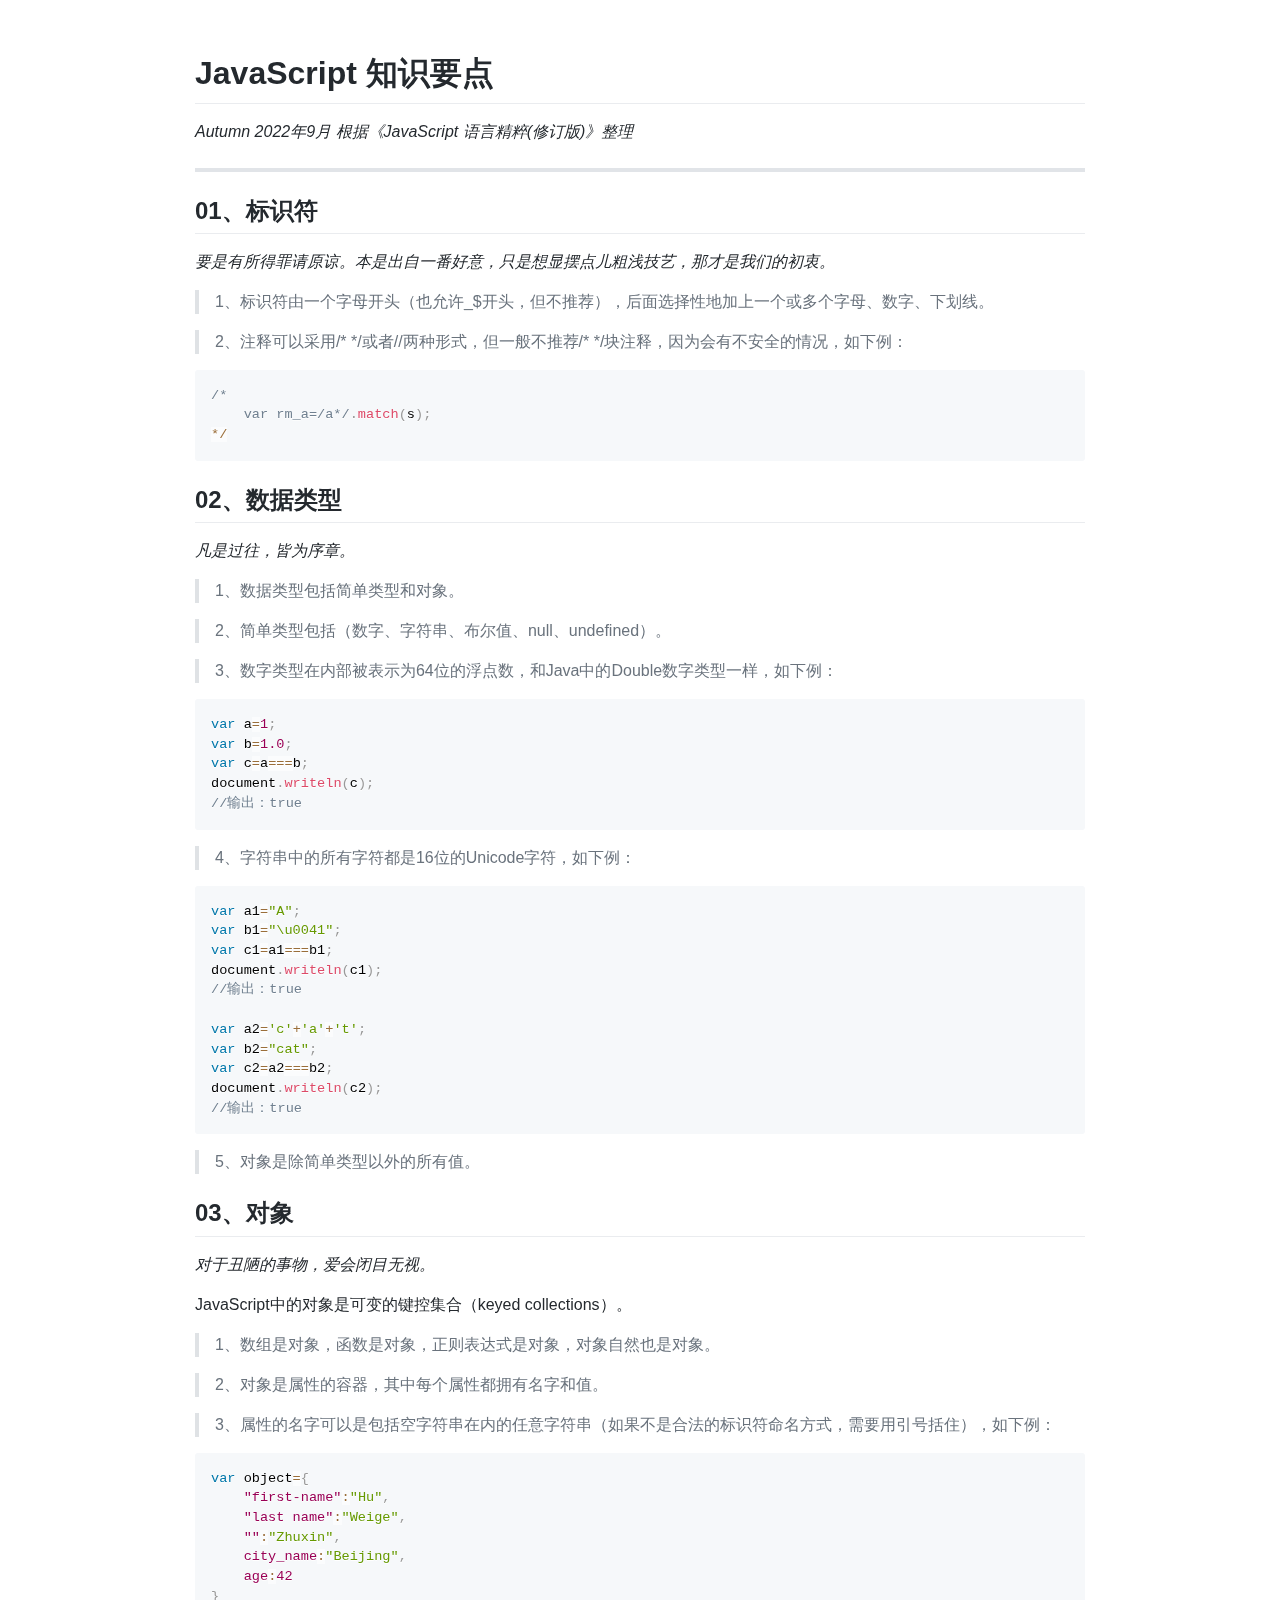
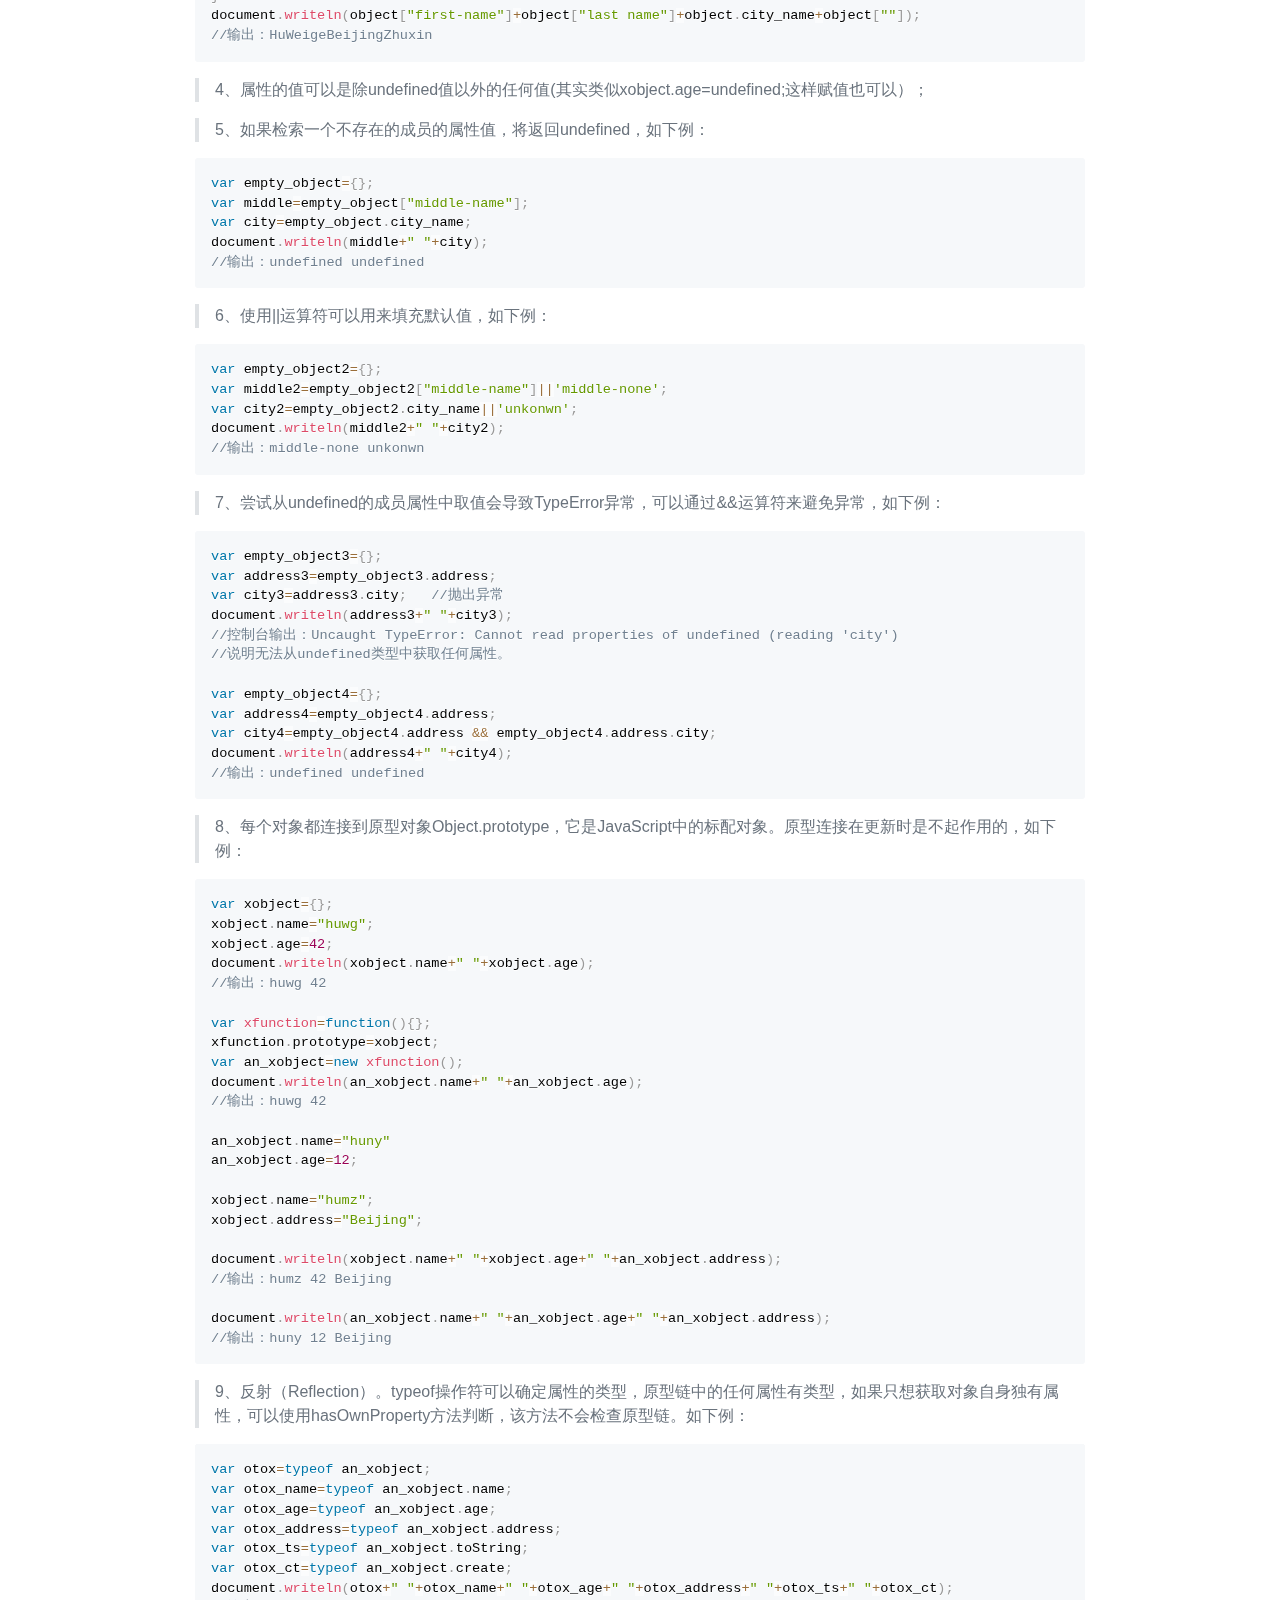
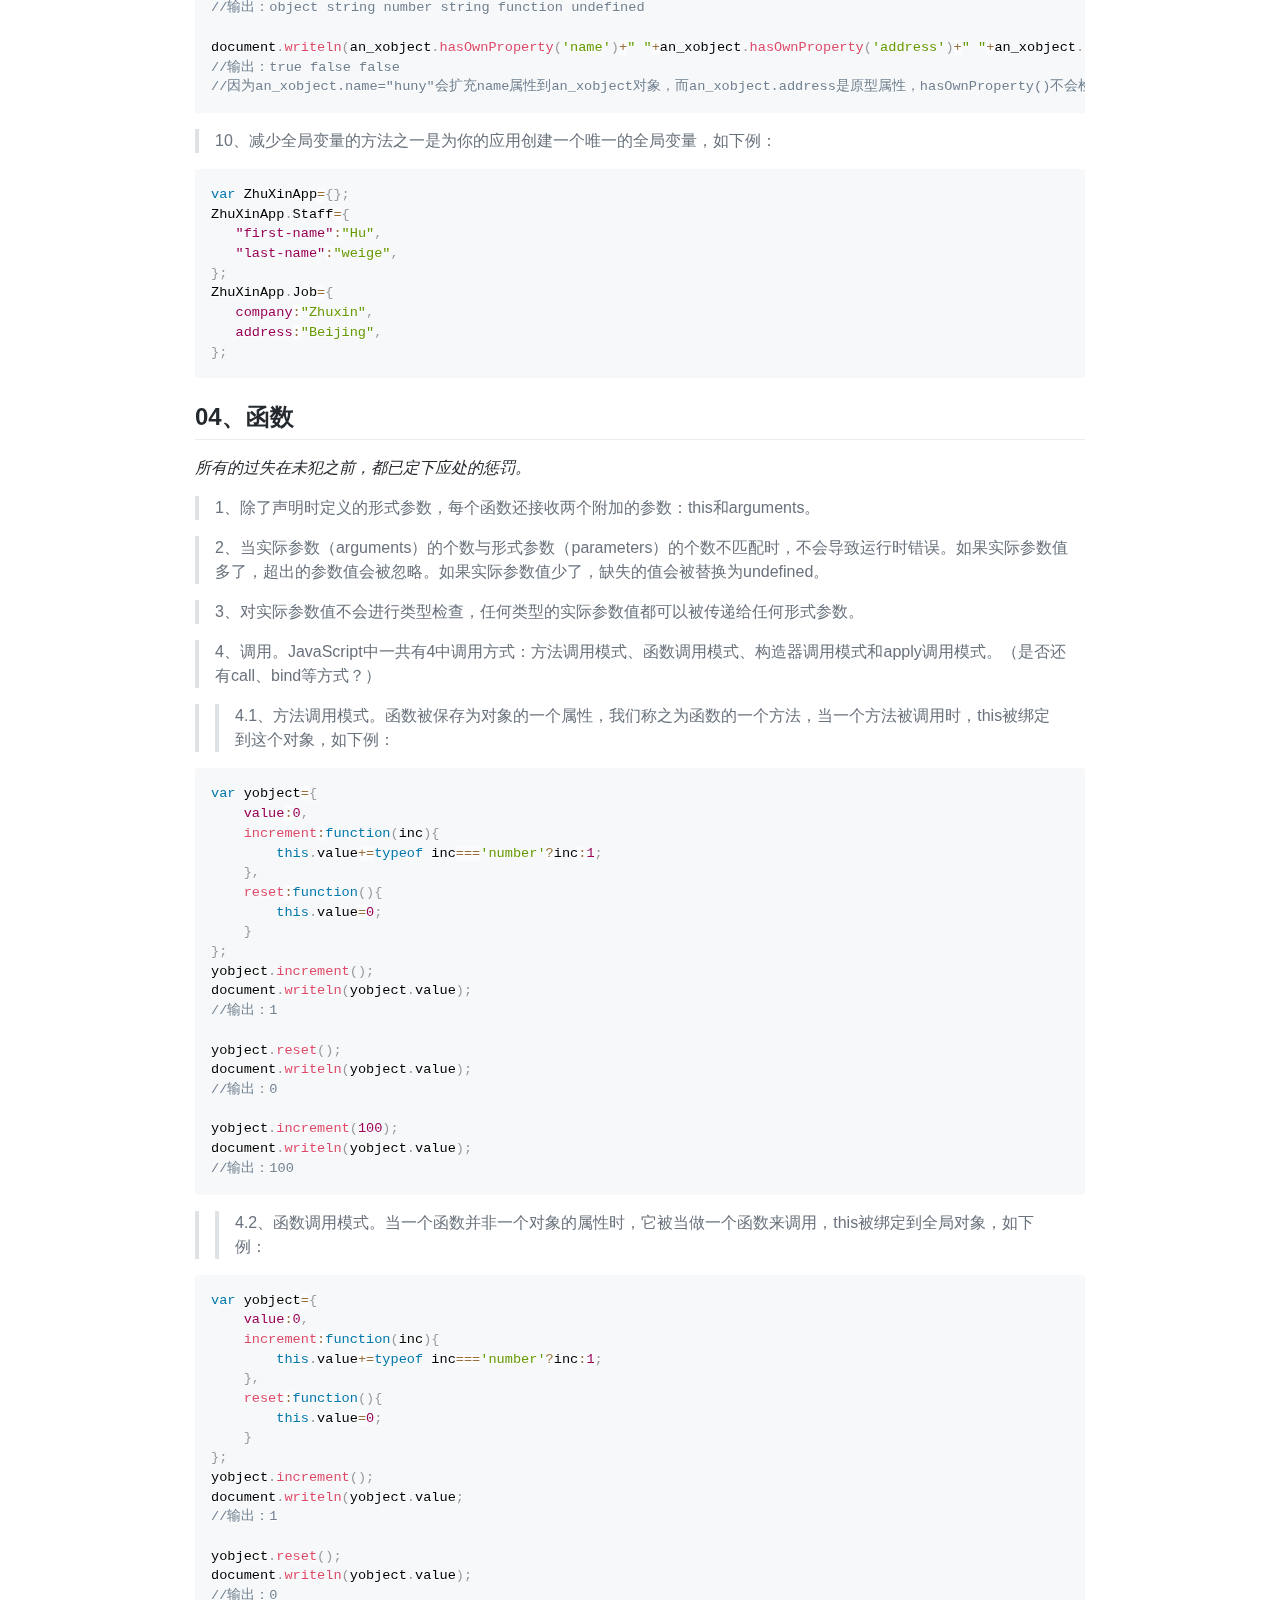
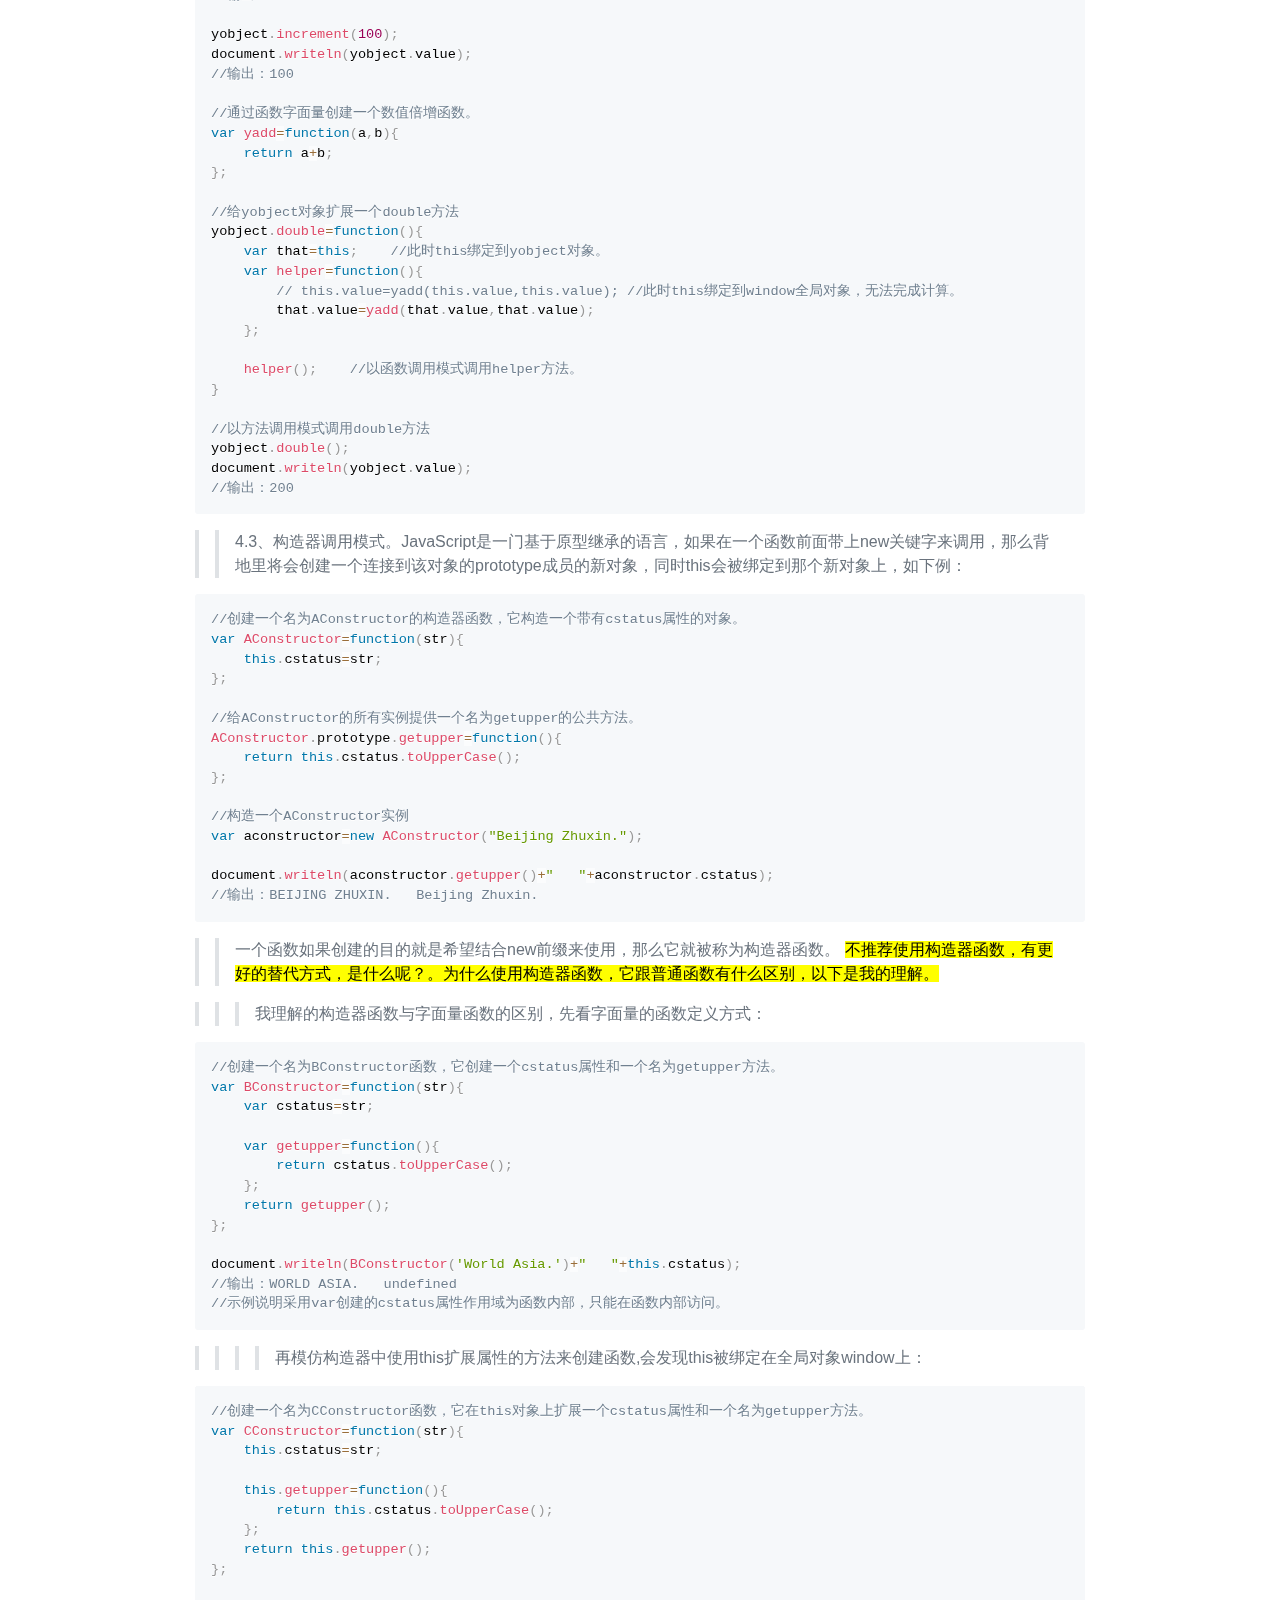
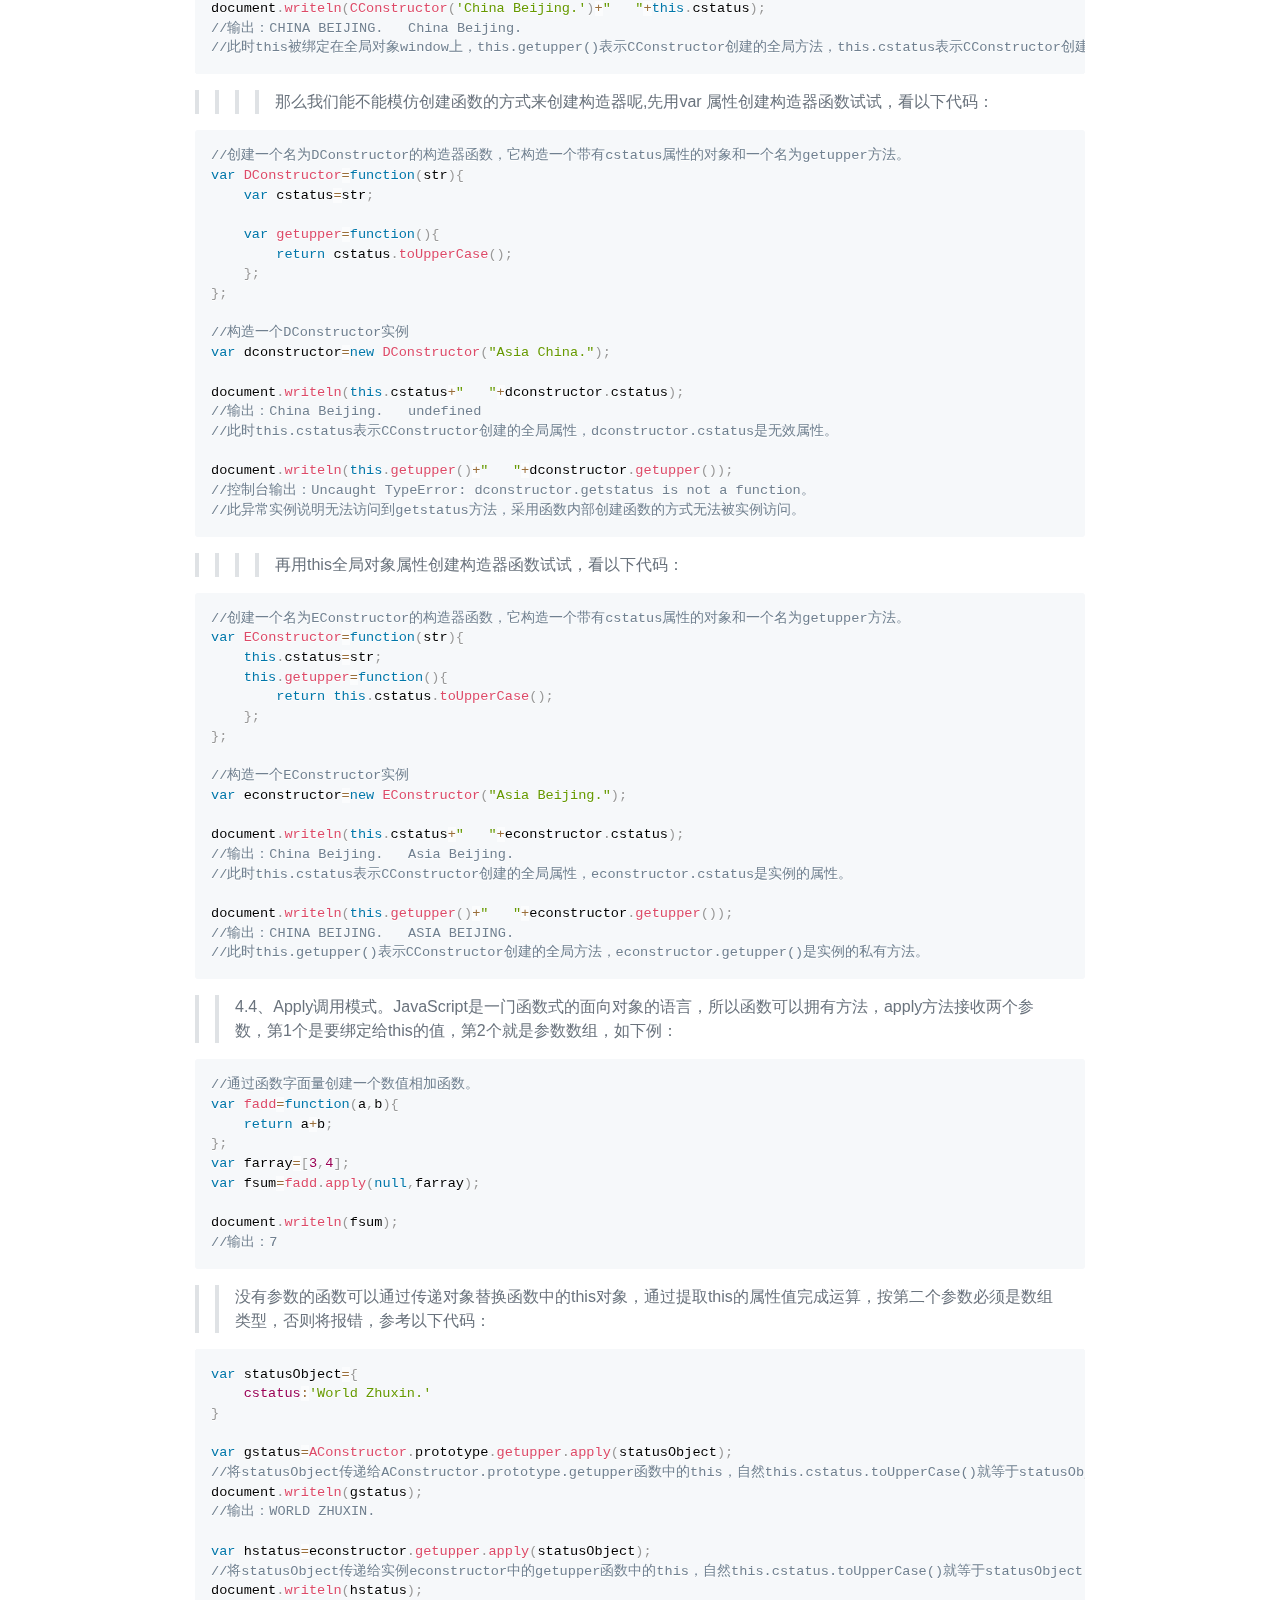
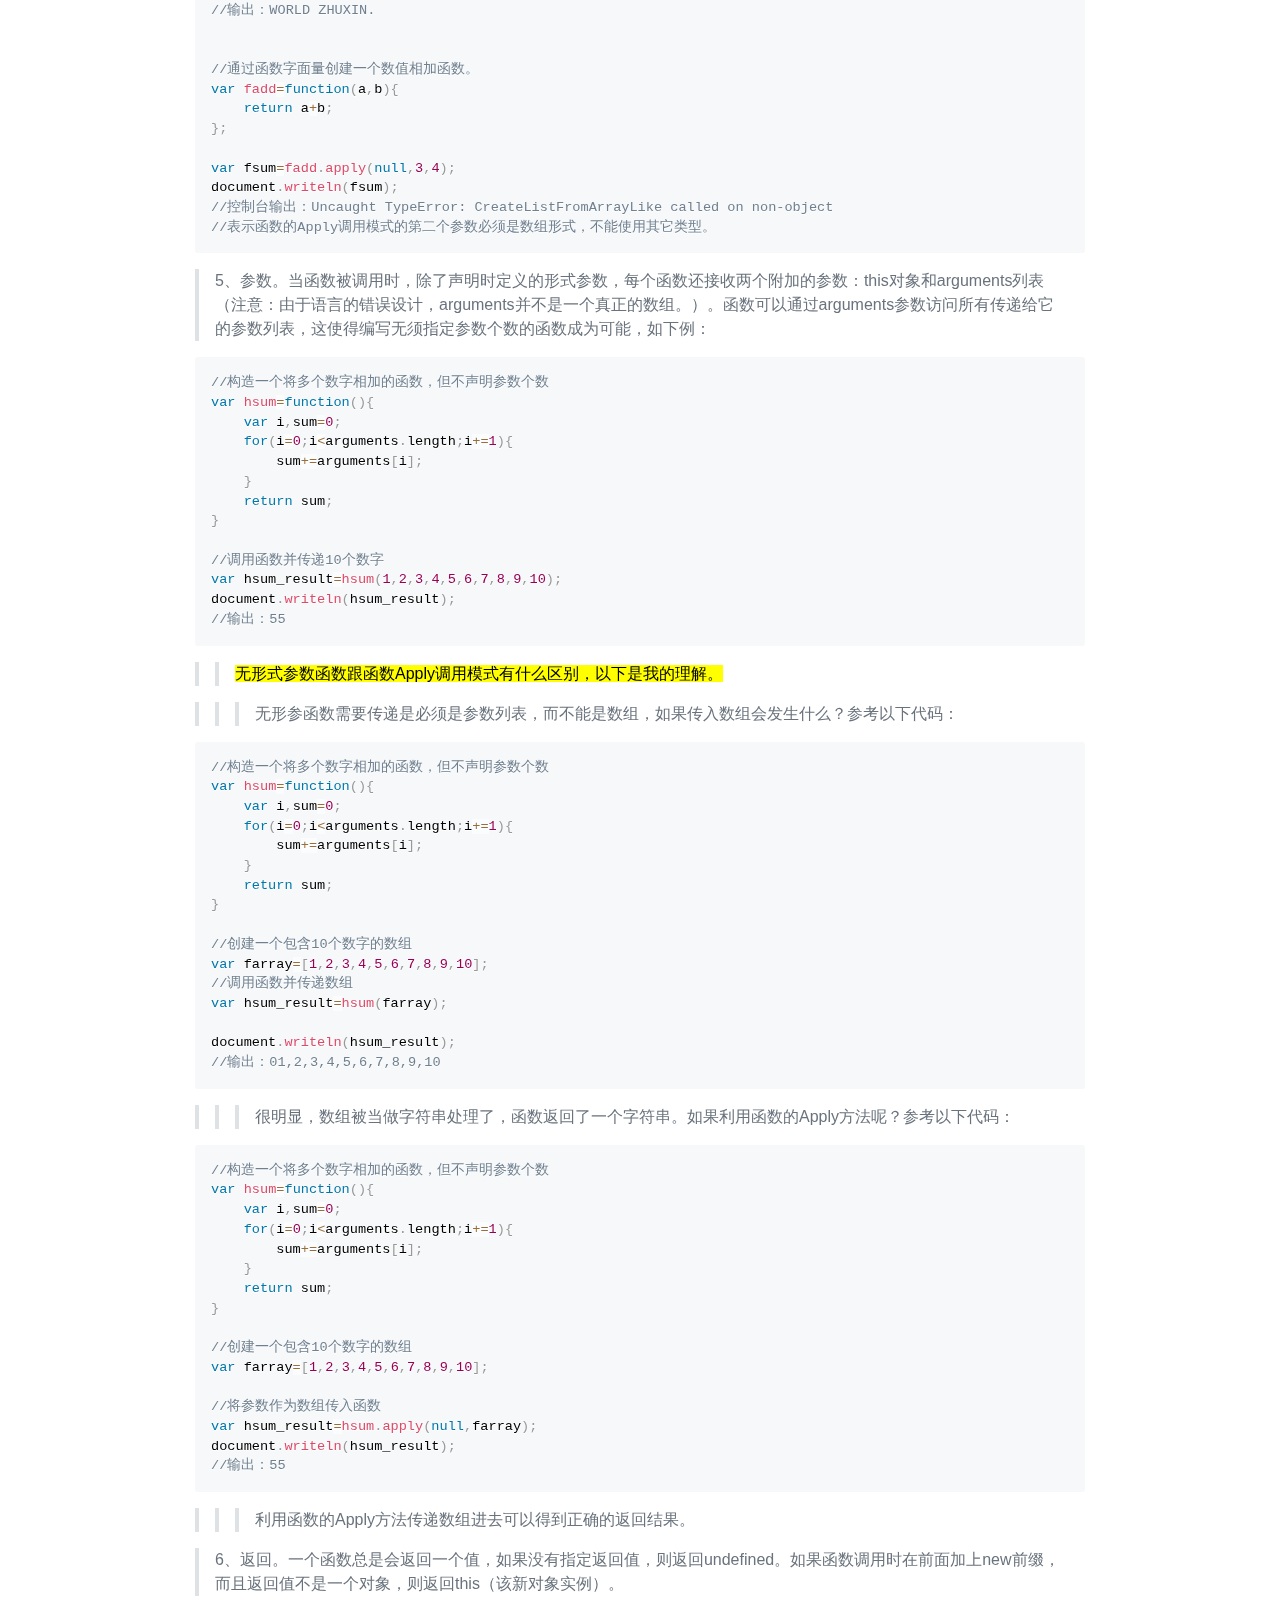
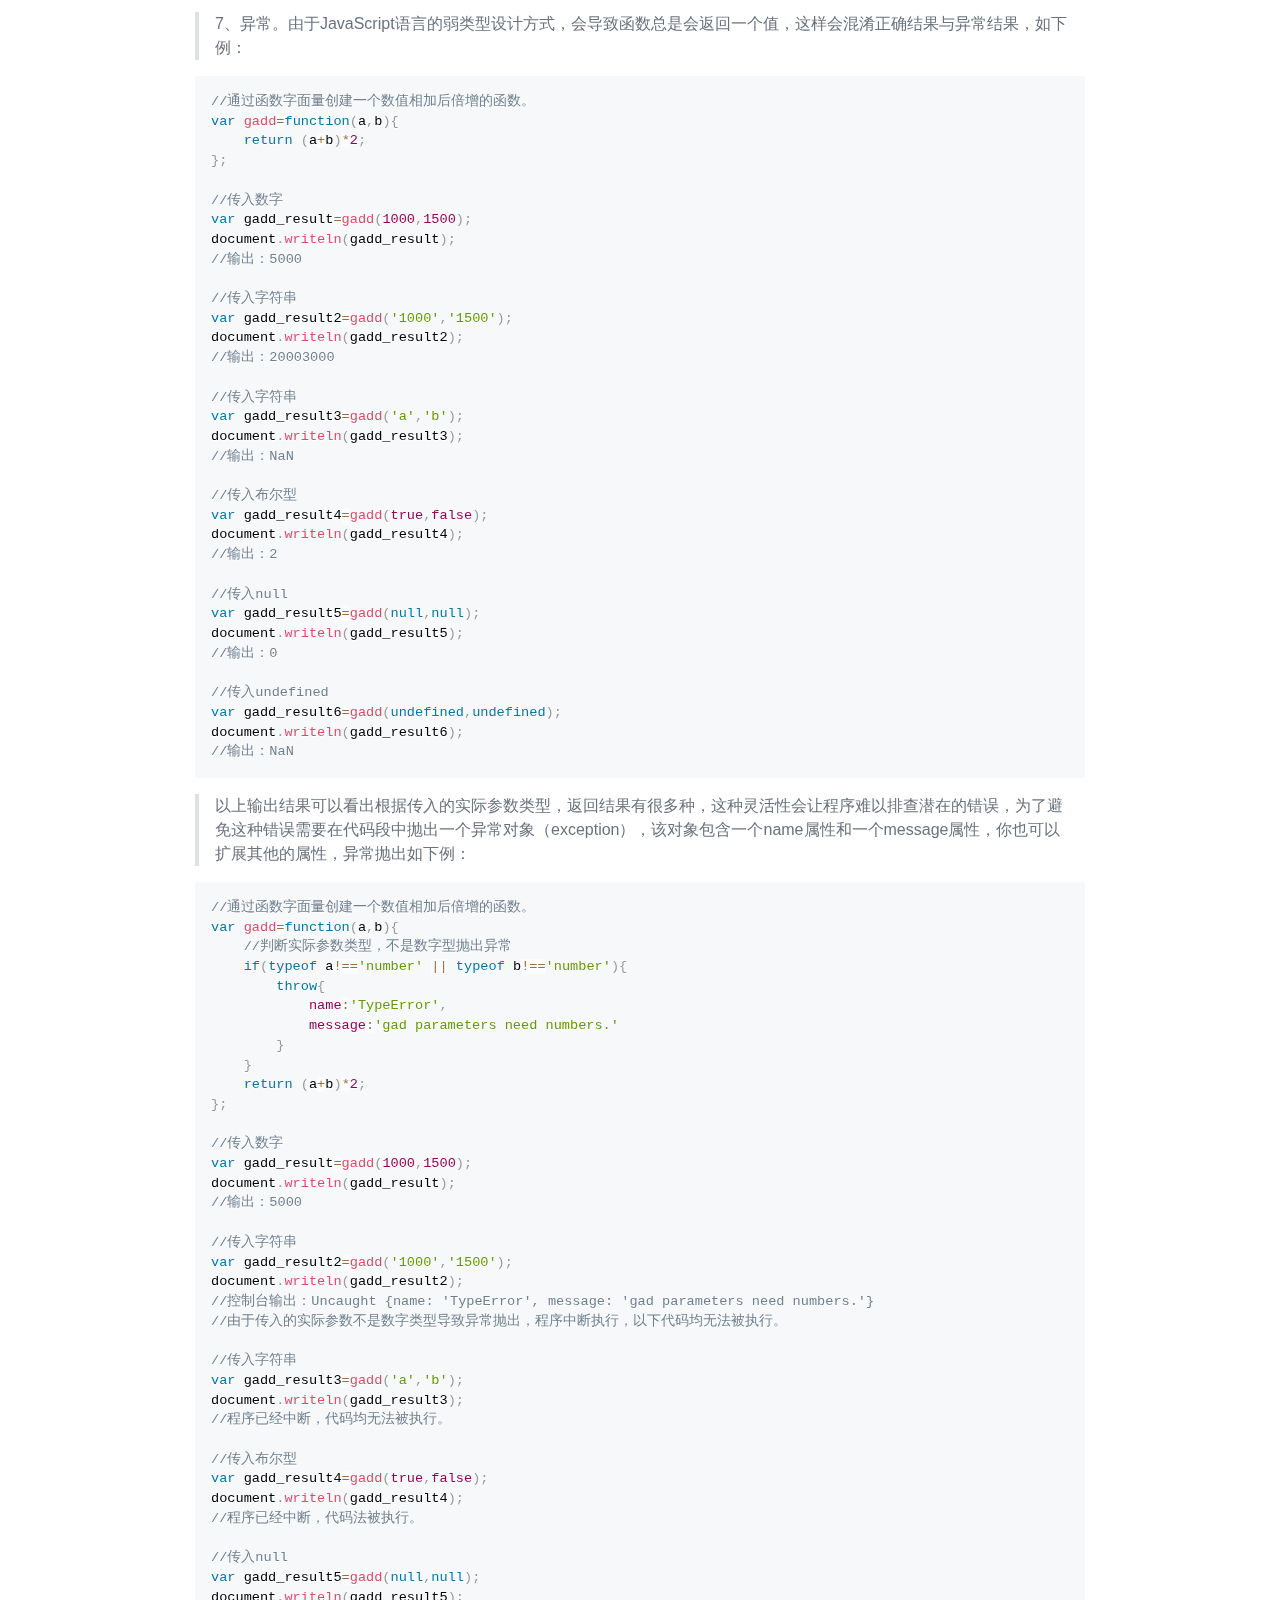
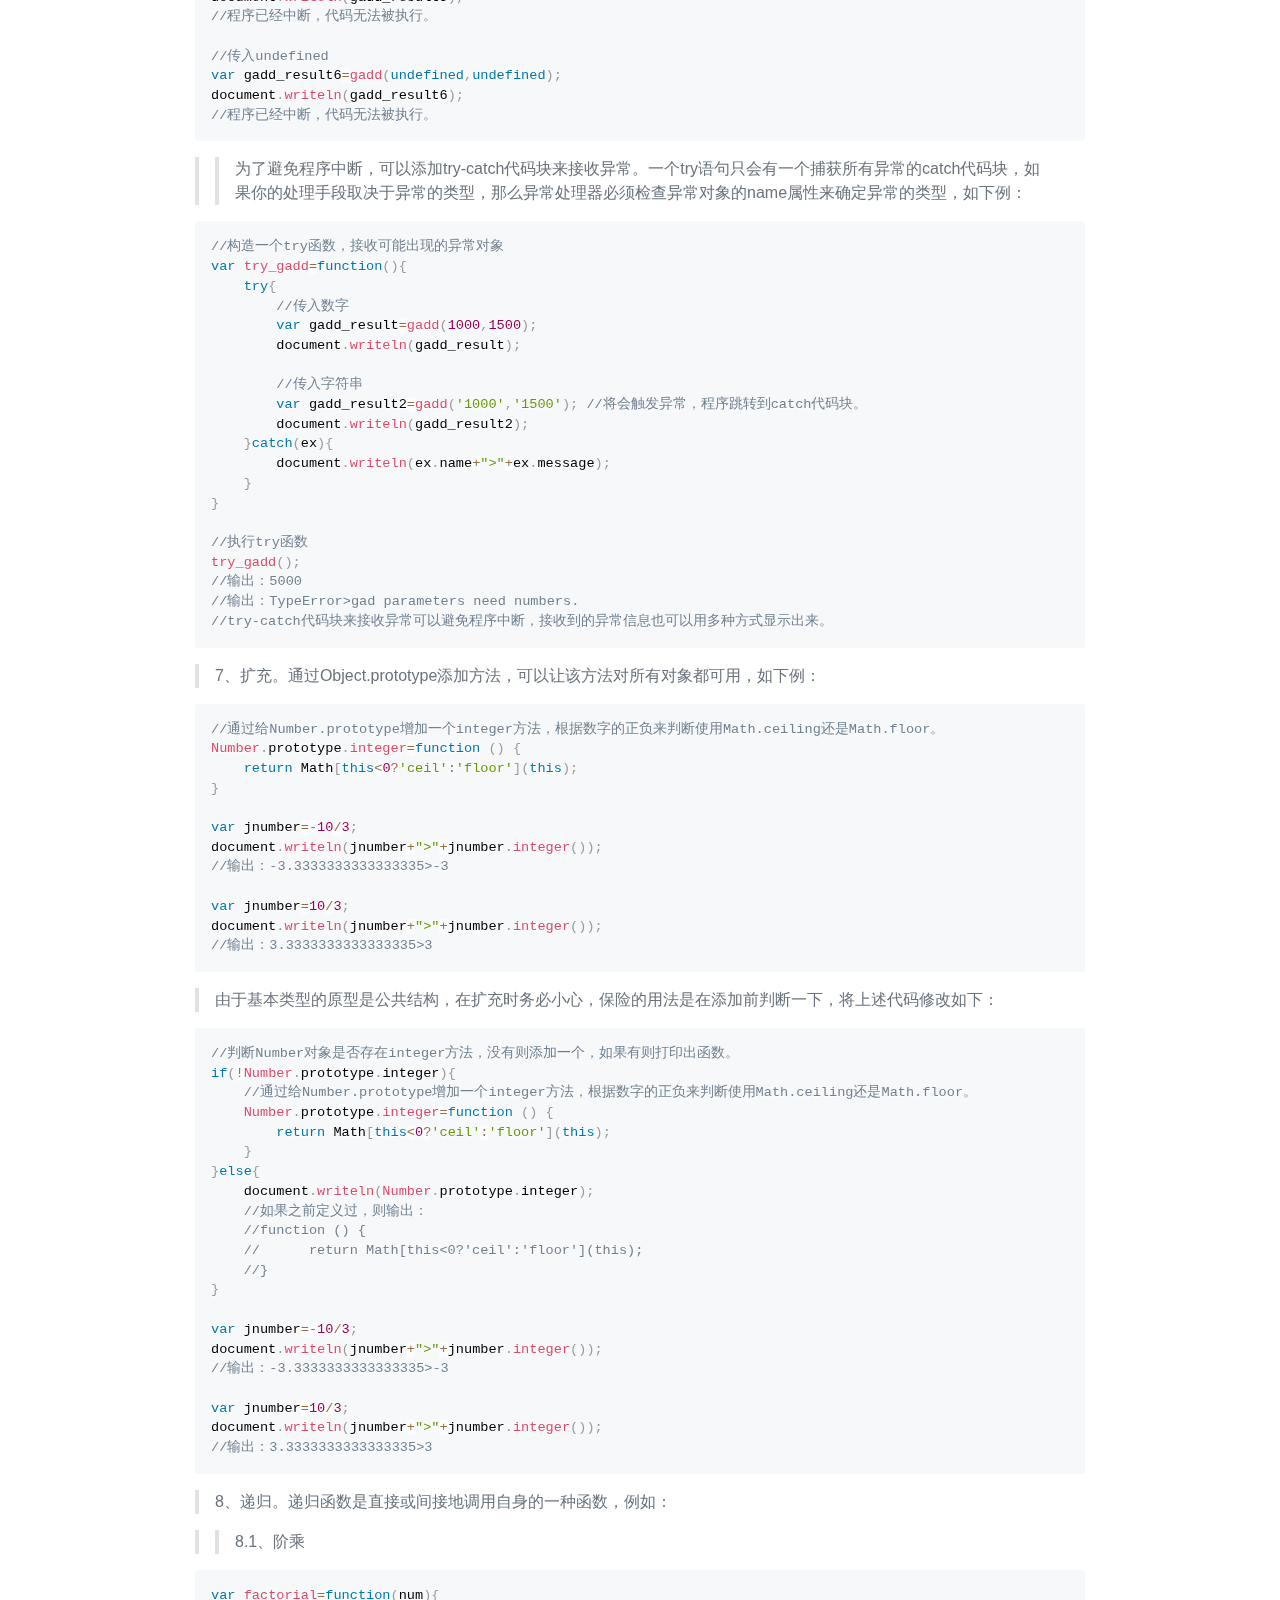
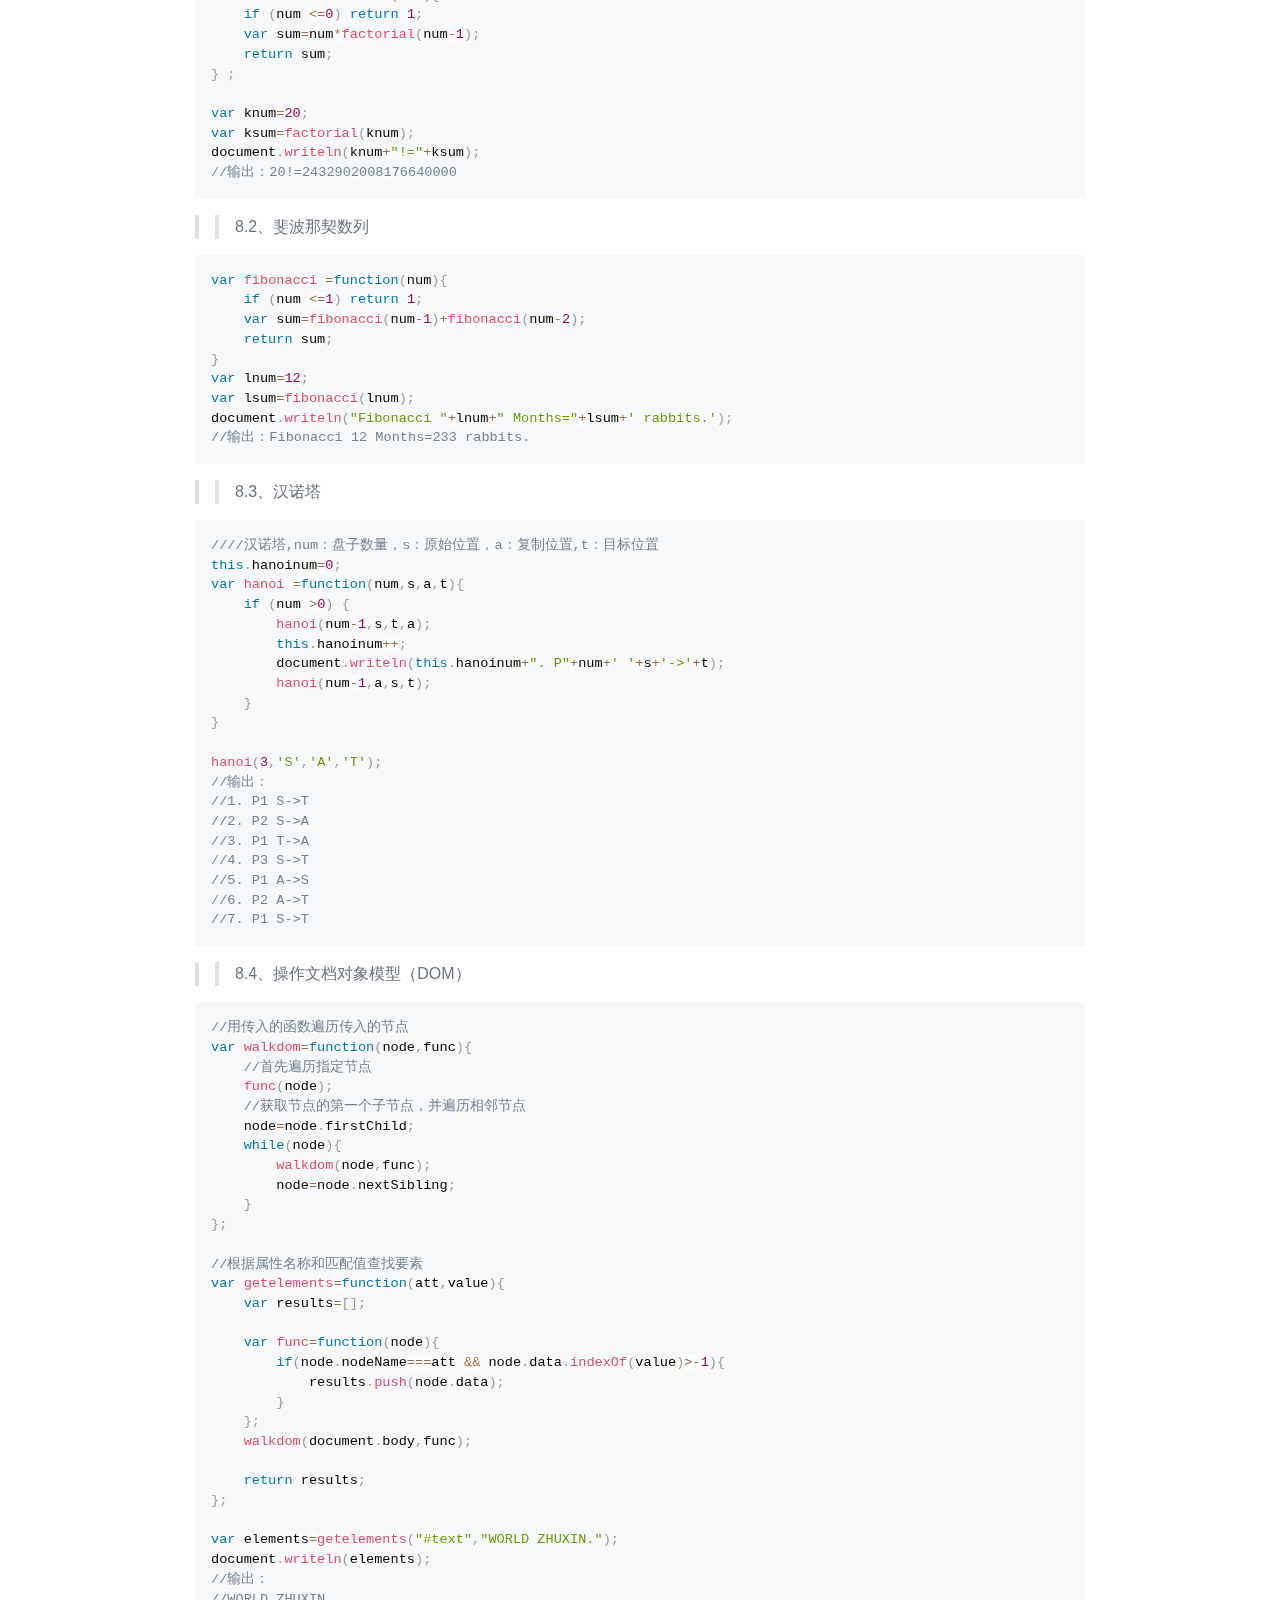
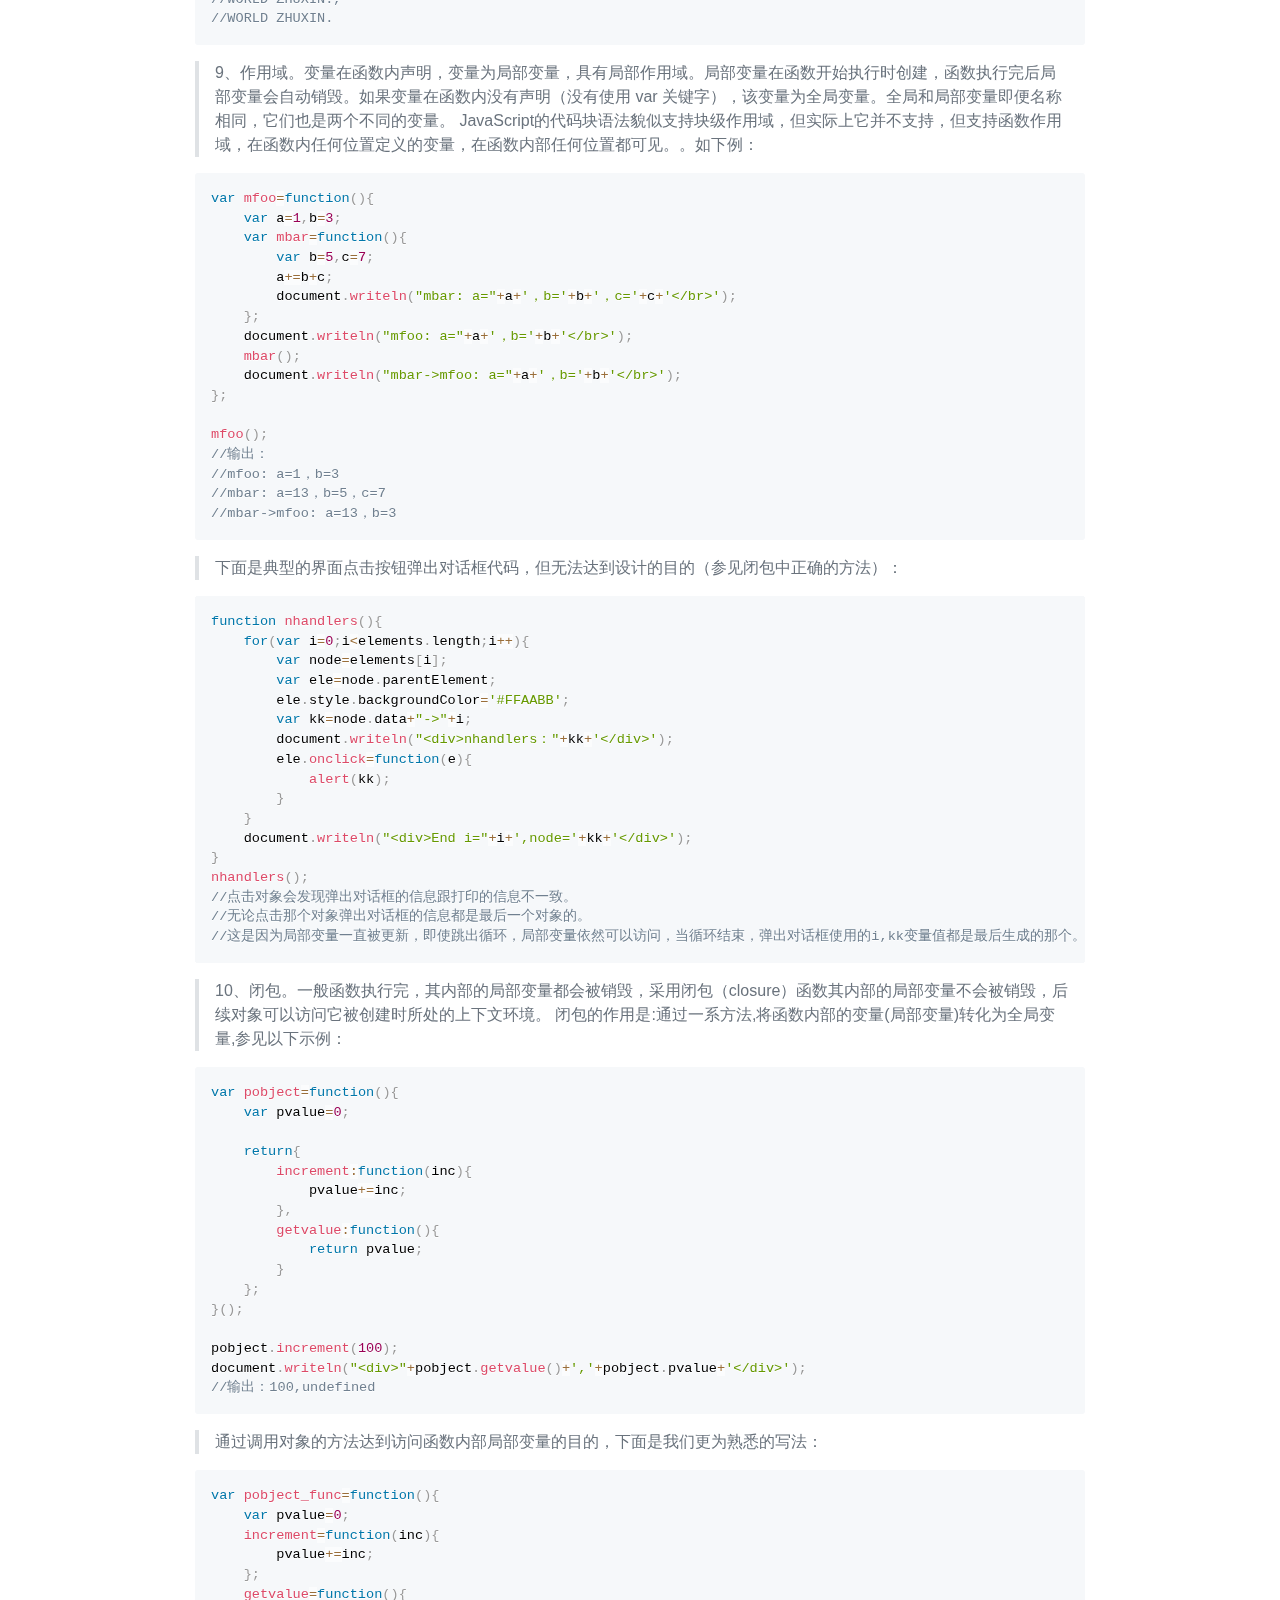
==== html/Javascript.html @ 239d7a24 "Create Javascript.html" ====
<!DOCTYPE html>
<html lang="en">
<head>
  <meta charset="UTF-8">
  <meta name="viewport" content="width=device-width, initial-scale=1">
  <title></title>
  <style>
  @font-face {
  font-family: octicons-link;
  src: url([data-uri]) format('woff');
}

.markdown-body .octicon {
  display: inline-block;
  fill: currentColor;
  vertical-align: text-bottom;
}

.markdown-body .anchor {
  float: left;
  line-height: 1;
  margin-left: -20px;
  padding-right: 4px;
}

.markdown-body .anchor:focus {
  outline: none;
}

.markdown-body h1 .octicon-link,
.markdown-body h2 .octicon-link,
.markdown-body h3 .octicon-link,
.markdown-body h4 .octicon-link,
.markdown-body h5 .octicon-link,
.markdown-body h6 .octicon-link {
  color: #1b1f23;
  vertical-align: middle;
  visibility: hidden;
}

.markdown-body h1:hover .anchor,
.markdown-body h2:hover .anchor,
.markdown-body h3:hover .anchor,
.markdown-body h4:hover .anchor,
.markdown-body h5:hover .anchor,
.markdown-body h6:hover .anchor {
  text-decoration: none;
}

.markdown-body h1:hover .anchor .octicon-link,
.markdown-body h2:hover .anchor .octicon-link,
.markdown-body h3:hover .anchor .octicon-link,
.markdown-body h4:hover .anchor .octicon-link,
.markdown-body h5:hover .anchor .octicon-link,
.markdown-body h6:hover .anchor .octicon-link {
  visibility: visible;
}

.markdown-body {
  -ms-text-size-adjust: 100%;
  -webkit-text-size-adjust: 100%;
  color: #24292e;
  line-height: 1.5;
  font-family: -apple-system,BlinkMacSystemFont,Segoe UI,Helvetica,Arial,sans-serif,Apple Color Emoji,Segoe UI Emoji,Segoe UI Symbol;
  font-size: 16px;
  line-height: 1.5;
  word-wrap: break-word;
}

.markdown-body .pl-c {
  color: #6a737d;
}

.markdown-body .pl-c1,
.markdown-body .pl-s .pl-v {
  color: #005cc5;
}

.markdown-body .pl-e,
.markdown-body .pl-en {
  color: #6f42c1;
}

.markdown-body .pl-s .pl-s1,
.markdown-body .pl-smi {
  color: #24292e;
}

.markdown-body .pl-ent {
  color: #22863a;
}

.markdown-body .pl-k {
  color: #d73a49;
}

.markdown-body .pl-pds,
.markdown-body .pl-s,
.markdown-body .pl-s .pl-pse .pl-s1,
.markdown-body .pl-sr,
.markdown-body .pl-sr .pl-cce,
.markdown-body .pl-sr .pl-sra,
.markdown-body .pl-sr .pl-sre {
  color: #032f62;
}

.markdown-body .pl-smw,
.markdown-body .pl-v {
  color: #e36209;
}

.markdown-body .pl-bu {
  color: #b31d28;
}

.markdown-body .pl-ii {
  background-color: #b31d28;
  color: #fafbfc;
}

.markdown-body .pl-c2 {
  background-color: #d73a49;
  color: #fafbfc;
}

.markdown-body .pl-c2:before {
  content: "^M";
}

.markdown-body .pl-sr .pl-cce {
  color: #22863a;
  font-weight: 700;
}

.markdown-body .pl-ml {
  color: #735c0f;
}

.markdown-body .pl-mh,
.markdown-body .pl-mh .pl-en,
.markdown-body .pl-ms {
  color: #005cc5;
  font-weight: 700;
}

.markdown-body .pl-mi {
  color: #24292e;
  font-style: italic;
}

.markdown-body .pl-mb {
  color: #24292e;
  font-weight: 700;
}

.markdown-body .pl-md {
  background-color: #ffeef0;
  color: #b31d28;
}

.markdown-body .pl-mi1 {
  background-color: #f0fff4;
  color: #22863a;
}

.markdown-body .pl-mc {
  background-color: #ffebda;
  color: #e36209;
}

.markdown-body .pl-mi2 {
  background-color: #005cc5;
  color: #f6f8fa;
}

.markdown-body .pl-mdr {
  color: #6f42c1;
  font-weight: 700;
}

.markdown-body .pl-ba {
  color: #586069;
}

.markdown-body .pl-sg {
  color: #959da5;
}

.markdown-body .pl-corl {
  color: #032f62;
  text-decoration: underline;
}

.markdown-body details {
  display: block;
}

.markdown-body summary {
  display: list-item;
}

.markdown-body a {
  background-color: transparent;
}

.markdown-body a:active,
.markdown-body a:hover {
  outline-width: 0;
}

.markdown-body strong {
  font-weight: inherit;
  font-weight: bolder;
}

.markdown-body h1 {
  font-size: 2em;
  margin: .67em 0;
}

.markdown-body img {
  border-style: none;
}

.markdown-body code,
.markdown-body kbd,
.markdown-body pre {
  font-family: monospace,monospace;
  font-size: 1em;
}

.markdown-body hr {
  box-sizing: content-box;
  height: 0;
  overflow: visible;
}

.markdown-body input {
  font: inherit;
  margin: 0;
}

.markdown-body input {
  overflow: visible;
}

.markdown-body [type=checkbox] {
  box-sizing: border-box;
  padding: 0;
}

.markdown-body * {
  box-sizing: border-box;
}

.markdown-body input {
  font-family: inherit;
  font-size: inherit;
  line-height: inherit;
}

.markdown-body a {
  color: #0366d6;
  text-decoration: none;
}

.markdown-body a:hover {
  text-decoration: underline;
}

.markdown-body strong {
  font-weight: 600;
}

.markdown-body hr {
  background: transparent;
  border: 0;
  border-bottom: 1px solid #dfe2e5;
  height: 0;
  margin: 15px 0;
  overflow: hidden;
}

.markdown-body hr:before {
  content: "";
  display: table;
}

.markdown-body hr:after {
  clear: both;
  content: "";
  display: table;
}

.markdown-body table {
  border-collapse: collapse;
  border-spacing: 0;
}

.markdown-body td,
.markdown-body th {
  padding: 0;
}

.markdown-body details summary {
  cursor: pointer;
}

.markdown-body h1,
.markdown-body h2,
.markdown-body h3,
.markdown-body h4,
.markdown-body h5,
.markdown-body h6 {
  margin-bottom: 0;
  margin-top: 0;
}

.markdown-body h1 {
  font-size: 32px;
}

.markdown-body h1,
.markdown-body h2 {
  font-weight: 600;
}

.markdown-body h2 {
  font-size: 24px;
}

.markdown-body h3 {
  font-size: 20px;
}

.markdown-body h3,
.markdown-body h4 {
  font-weight: 600;
}

.markdown-body h4 {
  font-size: 16px;
}

.markdown-body h5 {
  font-size: 14px;
}

.markdown-body h5,
.markdown-body h6 {
  font-weight: 600;
}

.markdown-body h6 {
  font-size: 12px;
}

.markdown-body p {
  margin-bottom: 10px;
  margin-top: 0;
}

.markdown-body blockquote {
  margin: 0;
}

.markdown-body ol,
.markdown-body ul {
  margin-bottom: 0;
  margin-top: 0;
  padding-left: 0;
}

.markdown-body ol ol,
.markdown-body ul ol {
  list-style-type: lower-roman;
}

.markdown-body ol ol ol,
.markdown-body ol ul ol,
.markdown-body ul ol ol,
.markdown-body ul ul ol {
  list-style-type: lower-alpha;
}

.markdown-body dd {
  margin-left: 0;
}

.markdown-body code,
.markdown-body pre {
  font-family: SFMono-Regular,Consolas,Liberation Mono,Menlo,Courier,monospace;
  font-size: 12px;
}

.markdown-body pre {
  margin-bottom: 0;
  margin-top: 0;
}

.markdown-body input::-webkit-inner-spin-button,
.markdown-body input::-webkit-outer-spin-button {
  -webkit-appearance: none;
  appearance: none;
  margin: 0;
}

.markdown-body .border {
  border: 1px solid #e1e4e8!important;
}

.markdown-body .border-0 {
  border: 0!important;
}

.markdown-body .border-bottom {
  border-bottom: 1px solid #e1e4e8!important;
}

.markdown-body .rounded-1 {
  border-radius: 3px!important;
}

.markdown-body .bg-white {
  background-color: #fff!important;
}

.markdown-body .bg-gray-light {
  background-color: #fafbfc!important;
}

.markdown-body .text-gray-light {
  color: #6a737d!important;
}

.markdown-body .mb-0 {
  margin-bottom: 0!important;
}

.markdown-body .my-2 {
  margin-bottom: 8px!important;
  margin-top: 8px!important;
}

.markdown-body .pl-0 {
  padding-left: 0!important;
}

.markdown-body .py-0 {
  padding-bottom: 0!important;
  padding-top: 0!important;
}

.markdown-body .pl-1 {
  padding-left: 4px!important;
}

.markdown-body .pl-2 {
  padding-left: 8px!important;
}

.markdown-body .py-2 {
  padding-bottom: 8px!important;
  padding-top: 8px!important;
}

.markdown-body .pl-3,
.markdown-body .px-3 {
  padding-left: 16px!important;
}

.markdown-body .px-3 {
  padding-right: 16px!important;
}

.markdown-body .pl-4 {
  padding-left: 24px!important;
}

.markdown-body .pl-5 {
  padding-left: 32px!important;
}

.markdown-body .pl-6 {
  padding-left: 40px!important;
}

.markdown-body .f6 {
  font-size: 12px!important;
}

.markdown-body .lh-condensed {
  line-height: 1.25!important;
}

.markdown-body .text-bold {
  font-weight: 600!important;
}

.markdown-body:before {
  content: "";
  display: table;
}

.markdown-body:after {
  clear: both;
  content: "";
  display: table;
}

.markdown-body>:first-child {
  margin-top: 0!important;
}

.markdown-body>:last-child {
  margin-bottom: 0!important;
}

.markdown-body a:not([href]) {
  color: inherit;
  text-decoration: none;
}

.markdown-body blockquote,
.markdown-body dl,
.markdown-body ol,
.markdown-body p,
.markdown-body pre,
.markdown-body table,
.markdown-body ul {
  margin-bottom: 16px;
  margin-top: 0;
}

.markdown-body hr {
  background-color: #e1e4e8;
  border: 0;
  height: .25em;
  margin: 24px 0;
  padding: 0;
}

.markdown-body blockquote {
  border-left: .25em solid #dfe2e5;
  color: #6a737d;
  padding: 0 1em;
}

.markdown-body blockquote>:first-child {
  margin-top: 0;
}

.markdown-body blockquote>:last-child {
  margin-bottom: 0;
}

.markdown-body kbd {
  background-color: #fafbfc;
  border: 1px solid #c6cbd1;
  border-bottom-color: #959da5;
  border-radius: 3px;
  box-shadow: inset 0 -1px 0 #959da5;
  color: #444d56;
  display: inline-block;
  font-size: 11px;
  line-height: 10px;
  padding: 3px 5px;
  vertical-align: middle;
}

.markdown-body h1,
.markdown-body h2,
.markdown-body h3,
.markdown-body h4,
.markdown-body h5,
.markdown-body h6 {
  font-weight: 600;
  line-height: 1.25;
  margin-bottom: 16px;
  margin-top: 24px;
}

.markdown-body h1 {
  font-size: 2em;
}

.markdown-body h1,
.markdown-body h2 {
  border-bottom: 1px solid #eaecef;
  padding-bottom: .3em;
}

.markdown-body h2 {
  font-size: 1.5em;
}

.markdown-body h3 {
  font-size: 1.25em;
}

.markdown-body h4 {
  font-size: 1em;
}

.markdown-body h5 {
  font-size: .875em;
}

.markdown-body h6 {
  color: #6a737d;
  font-size: .85em;
}

.markdown-body ol,
.markdown-body ul {
  padding-left: 2em;
}

.markdown-body ol ol,
.markdown-body ol ul,
.markdown-body ul ol,
.markdown-body ul ul {
  margin-bottom: 0;
  margin-top: 0;
}

.markdown-body li {
  word-wrap: break-all;
}

.markdown-body li>p {
  margin-top: 16px;
}

.markdown-body li+li {
  margin-top: .25em;
}

.markdown-body dl {
  padding: 0;
}

.markdown-body dl dt {
  font-size: 1em;
  font-style: italic;
  font-weight: 600;
  margin-top: 16px;
  padding: 0;
}

.markdown-body dl dd {
  margin-bottom: 16px;
  padding: 0 16px;
}

.markdown-body table {
  display: block;
  overflow: auto;
  width: 100%;
}

.markdown-body table th {
  font-weight: 600;
}

.markdown-body table td,
.markdown-body table th {
  border: 1px solid #dfe2e5;
  padding: 6px 13px;
}

.markdown-body table tr {
  background-color: #fff;
  border-top: 1px solid #c6cbd1;
}

.markdown-body table tr:nth-child(2n) {
  background-color: #f6f8fa;
}

.markdown-body img {
  background-color: #fff;
  box-sizing: content-box;
  max-width: 100%;
}

.markdown-body img[align=right] {
  padding-left: 20px;
}

.markdown-body img[align=left] {
  padding-right: 20px;
}

.markdown-body code {
  background-color: rgba(27,31,35,.05);
  border-radius: 3px;
  font-size: 85%;
  margin: 0;
  padding: .2em .4em;
}

.markdown-body pre {
  word-wrap: normal;
}

.markdown-body pre>code {
  background: transparent;
  border: 0;
  font-size: 100%;
  margin: 0;
  padding: 0;
  white-space: pre;
  word-break: normal;
}

.markdown-body .highlight {
  margin-bottom: 16px;
}

.markdown-body .highlight pre {
  margin-bottom: 0;
  word-break: normal;
}

.markdown-body .highlight pre,
.markdown-body pre {
  background-color: #f6f8fa;
  border-radius: 3px;
  font-size: 85%;
  line-height: 1.45;
  overflow: auto;
  padding: 16px;
}

.markdown-body pre code {
  background-color: transparent;
  border: 0;
  display: inline;
  line-height: inherit;
  margin: 0;
  max-width: auto;
  overflow: visible;
  padding: 0;
  word-wrap: normal;
}

.markdown-body .commit-tease-sha {
  color: #444d56;
  display: inline-block;
  font-family: SFMono-Regular,Consolas,Liberation Mono,Menlo,Courier,monospace;
  font-size: 90%;
}

.markdown-body .blob-wrapper {
  border-bottom-left-radius: 3px;
  border-bottom-right-radius: 3px;
  overflow-x: auto;
  overflow-y: hidden;
}

.markdown-body .blob-wrapper-embedded {
  max-height: 240px;
  overflow-y: auto;
}

.markdown-body .blob-num {
  -moz-user-select: none;
  -ms-user-select: none;
  -webkit-user-select: none;
  color: rgba(27,31,35,.3);
  cursor: pointer;
  font-family: SFMono-Regular,Consolas,Liberation Mono,Menlo,Courier,monospace;
  font-size: 12px;
  line-height: 20px;
  min-width: 50px;
  padding-left: 10px;
  padding-right: 10px;
  text-align: right;
  user-select: none;
  vertical-align: top;
  white-space: nowrap;
  width: 1%;
}

.markdown-body .blob-num:hover {
  color: rgba(27,31,35,.6);
}

.markdown-body .blob-num:before {
  content: attr(data-line-number);
}

.markdown-body .blob-code {
  line-height: 20px;
  padding-left: 10px;
  padding-right: 10px;
  position: relative;
  vertical-align: top;
}

.markdown-body .blob-code-inner {
  color: #24292e;
  font-family: SFMono-Regular,Consolas,Liberation Mono,Menlo,Courier,monospace;
  font-size: 12px;
  overflow: visible;
  white-space: pre;
  word-wrap: normal;
}

.markdown-body .pl-token.active,
.markdown-body .pl-token:hover {
  background: #ffea7f;
  cursor: pointer;
}

.markdown-body kbd {
  background-color: #fafbfc;
  border: 1px solid #d1d5da;
  border-bottom-color: #c6cbd1;
  border-radius: 3px;
  box-shadow: inset 0 -1px 0 #c6cbd1;
  color: #444d56;
  display: inline-block;
  font: 11px SFMono-Regular,Consolas,Liberation Mono,Menlo,Courier,monospace;
  line-height: 10px;
  padding: 3px 5px;
  vertical-align: middle;
}

.markdown-body :checked+.radio-label {
  border-color: #0366d6;
  position: relative;
  z-index: 1;
}

.markdown-body .tab-size[data-tab-size="1"] {
  -moz-tab-size: 1;
  tab-size: 1;
}

.markdown-body .tab-size[data-tab-size="2"] {
  -moz-tab-size: 2;
  tab-size: 2;
}

.markdown-body .tab-size[data-tab-size="3"] {
  -moz-tab-size: 3;
  tab-size: 3;
}

.markdown-body .tab-size[data-tab-size="4"] {
  -moz-tab-size: 4;
  tab-size: 4;
}

.markdown-body .tab-size[data-tab-size="5"] {
  -moz-tab-size: 5;
  tab-size: 5;
}

.markdown-body .tab-size[data-tab-size="6"] {
  -moz-tab-size: 6;
  tab-size: 6;
}

.markdown-body .tab-size[data-tab-size="7"] {
  -moz-tab-size: 7;
  tab-size: 7;
}

.markdown-body .tab-size[data-tab-size="8"] {
  -moz-tab-size: 8;
  tab-size: 8;
}

.markdown-body .tab-size[data-tab-size="9"] {
  -moz-tab-size: 9;
  tab-size: 9;
}

.markdown-body .tab-size[data-tab-size="10"] {
  -moz-tab-size: 10;
  tab-size: 10;
}

.markdown-body .tab-size[data-tab-size="11"] {
  -moz-tab-size: 11;
  tab-size: 11;
}

.markdown-body .tab-size[data-tab-size="12"] {
  -moz-tab-size: 12;
  tab-size: 12;
}

.markdown-body .task-list-item {
  list-style-type: none;
}

.markdown-body .task-list-item+.task-list-item {
  margin-top: 3px;
}

.markdown-body .task-list-item input {
  margin: 0 .2em .25em -1.6em;
  vertical-align: middle;
}

.markdown-body hr {
  border-bottom-color: #eee;
}

.markdown-body .pl-0 {
  padding-left: 0!important;
}

.markdown-body .pl-1 {
  padding-left: 4px!important;
}

.markdown-body .pl-2 {
  padding-left: 8px!important;
}

.markdown-body .pl-3 {
  padding-left: 16px!important;
}

.markdown-body .pl-4 {
  padding-left: 24px!important;
}

.markdown-body .pl-5 {
  padding-left: 32px!important;
}

.markdown-body .pl-6 {
  padding-left: 40px!important;
}

.markdown-body .pl-7 {
  padding-left: 48px!important;
}

.markdown-body .pl-8 {
  padding-left: 64px!important;
}

.markdown-body .pl-9 {
  padding-left: 80px!important;
}

.markdown-body .pl-10 {
  padding-left: 96px!important;
}

.markdown-body .pl-11 {
  padding-left: 112px!important;
}

.markdown-body .pl-12 {
  padding-left: 128px!important;
}

/*# sourceURL=webpack://./node_modules/github-markdown-css/github-markdown.css */
/*# sourceMappingURL=[data-uri] */
  </style>
  <style>
  /**
 * prism.js default theme for JavaScript, CSS and HTML
 * Based on dabblet (http://dabblet.com)
 * @author Lea Verou
 */

code[class*="language-"],
pre[class*="language-"] {
	color: black;
	background: none;
	text-shadow: 0 1px white;
	font-family: Consolas, Monaco, 'Andale Mono', 'Ubuntu Mono', monospace;
	font-size: 1em;
	text-align: left;
	white-space: pre;
	word-spacing: normal;
	word-break: normal;
	word-wrap: normal;
	line-height: 1.5;

	-moz-tab-size: 4;
	-o-tab-size: 4;
	tab-size: 4;

	-webkit-hyphens: none;
	-moz-hyphens: none;
	-ms-hyphens: none;
	hyphens: none;
}

pre[class*="language-"]::-moz-selection, pre[class*="language-"] ::-moz-selection,
code[class*="language-"]::-moz-selection, code[class*="language-"] ::-moz-selection {
	text-shadow: none;
	background: #b3d4fc;
}

pre[class*="language-"]::selection, pre[class*="language-"] ::selection,
code[class*="language-"]::selection, code[class*="language-"] ::selection {
	text-shadow: none;
	background: #b3d4fc;
}

@media print {
	code[class*="language-"],
	pre[class*="language-"] {
		text-shadow: none;
	}
}

/* Code blocks */
pre[class*="language-"] {
	padding: 1em;
	margin: .5em 0;
	overflow: auto;
}

:not(pre) > code[class*="language-"],
pre[class*="language-"] {
	background: #f5f2f0;
}

/* Inline code */
:not(pre) > code[class*="language-"] {
	padding: .1em;
	border-radius: .3em;
	white-space: normal;
}

.token.comment,
.token.prolog,
.token.doctype,
.token.cdata {
	color: slategray;
}

.token.punctuation {
	color: #999;
}

.token.namespace {
	opacity: .7;
}

.token.property,
.token.tag,
.token.boolean,
.token.number,
.token.constant,
.token.symbol,
.token.deleted {
	color: #905;
}

.token.selector,
.token.attr-name,
.token.string,
.token.char,
.token.builtin,
.token.inserted {
	color: #690;
}

.token.operator,
.token.entity,
.token.url,
.language-css .token.string,
.style .token.string {
	color: #9a6e3a;
	/* This background color was intended by the author of this theme. */
	background: hsla(0, 0%, 100%, .5);
}

.token.atrule,
.token.attr-value,
.token.keyword {
	color: #07a;
}

.token.function,
.token.class-name {
	color: #DD4A68;
}

.token.regex,
.token.important,
.token.variable {
	color: #e90;
}

.token.important,
.token.bold {
	font-weight: bold;
}
.token.italic {
	font-style: italic;
}

.token.entity {
	cursor: help;
}

/*# sourceURL=webpack://./node_modules/prismjs/themes/prism.css */
/*# sourceMappingURL=[data-uri] */
  </style>
  <style>
  
  </style>
  <style>
    .markdown-body {
      font-family: -apple-system,Segoe UI,Helvetica,Arial,sans-serif,Apple Color Emoji,Segoe UI Emoji;
      box-sizing: border-box;
      min-width: 200px;
      max-width: 980px;
      margin: 0 auto;
      padding: 45px;
    }

    @media not print {
      .markdown-body {
        padding: 45px;
      }

      @media (max-width: 767px) {
        .markdown-body {
          padding: 15px;
        }
      }
    }

    .hf-container {
      color: #24292e;
      line-height: 1.3;
    }

    .markdown-body .highlight pre,
    .markdown-body pre {
      white-space: pre-wrap;
    }
    .markdown-body table {
      display: table;
    }
    .markdown-body img[data-align="center"] {
      display: block;
      margin: 0 auto;
    }
    .markdown-body img[data-align="right"] {
      display: block;
      margin: 0 0 0 auto;
    }
    .markdown-body li.task-list-item {
      list-style-type: none;
    }
    .markdown-body li > [type=checkbox] {
      margin: 0 0 0 -1.3em;
    }
    .markdown-body input[type="checkbox"] ~ p {
      margin-top: 0;
      display: inline-block;
    }
    .markdown-body ol ol,
    .markdown-body ul ol {
      list-style-type: decimal;
    }
    .markdown-body ol ol ol,
    .markdown-body ol ul ol,
    .markdown-body ul ol ol,
    .markdown-body ul ul ol {
      list-style-type: decimal;
    }
  </style>
  <style>.markdown-body a.footnote-ref {
  text-decoration: none;
}

.footnotes {
  font-size: .85em;
  opacity: .8;
}

.footnotes li[role="doc-endnote"] {
  position: relative;
}

.footnotes .footnote-back {
  position: absolute;
  font-family: initial;
  top: .2em;
  right: 1em;
  text-decoration: none;
}

.inline-math.invalid,
.multiple-math.invalid {
  color: rgb(255, 105, 105);
}

.toc-container {
  width: 100%;
}

.toc-container .toc-title {
  font-weight: 700;
  font-size: 1.2em;
  margin-bottom: 0;
}

.toc-container li,
.toc-container ul,
.toc-container ul li {
  list-style: none !important;
}

.toc-container > ul {
  padding-left: 0;
}

.toc-container ul li span {
  display : flex;
}

.toc-container ul li span a {
  color: inherit;
  text-decoration: none;
}
.toc-container ul li span a:hover {
  color: inherit;
  text-decoration: none;
}

.toc-container ul li span span.dots {
  flex: 1;
  height: 0.65em;
  margin: 0 10px;
  border-bottom: 2px dotted black;
}

/*# sourceURL=webpack://./src/muya/lib/assets/styles/exportStyle.css */
/*# sourceMappingURL=[data-uri] */</style>
  <style>.markdown-body{}pre.front-matter{display:none!important;}</style>
</head>
<body>
  <article class="markdown-body"><h1 class="atx" id="javascript-知识要点">JavaScript 知识要点</h1>
<p><em>Autumn 2022年9月 根据《JavaScript 语言精粹(修订版)》整理</em></p>
<hr>
<h2 class="atx" id="01、标识符">01、标识符</h2>
<p><em>要是有所得罪请原谅。本是出自一番好意，只是想显摆点儿粗浅技艺，那才是我们的初衷。</em></p>
<blockquote>
<p>1、标识符由一个字母开头（也允许_$开头，但不推荐），后面选择性地加上一个或多个字母、数字、下划线。</p>
</blockquote>
<blockquote>
<p>2、注释可以采用/*    */或者//两种形式，但一般不推荐/*   */块注释，因为会有不安全的情况，如下例：</p>
</blockquote>
<pre><code class="fenced-code-block language-js"><span class="token comment">/*
    var rm_a=/a*/</span><span class="token punctuation">.</span><span class="token function">match</span><span class="token punctuation">(</span>s<span class="token punctuation">)</span><span class="token punctuation">;</span>
<span class="token operator">*</span><span class="token operator">/</span></code></pre>
<h2 class="atx" id="02、数据类型">02、数据类型</h2>
<p><em>凡是过往，皆为序章。</em></p>
<blockquote>
<p>1、数据类型包括简单类型和对象。</p>
</blockquote>
<blockquote>
<p>2、简单类型包括（数字、字符串、布尔值、null、undefined）。</p>
</blockquote>
<blockquote>
<p>3、数字类型在内部被表示为64位的浮点数，和Java中的Double数字类型一样，如下例：</p>
</blockquote>
<pre><code class="fenced-code-block language-js"><span class="token keyword">var</span> a<span class="token operator">=</span><span class="token number">1</span><span class="token punctuation">;</span>
<span class="token keyword">var</span> b<span class="token operator">=</span><span class="token number">1.0</span><span class="token punctuation">;</span>
<span class="token keyword">var</span> c<span class="token operator">=</span>a<span class="token operator">===</span>b<span class="token punctuation">;</span>
document<span class="token punctuation">.</span><span class="token function">writeln</span><span class="token punctuation">(</span>c<span class="token punctuation">)</span><span class="token punctuation">;</span>
<span class="token comment">//输出：true</span></code></pre>
<blockquote>
<p>4、字符串中的所有字符都是16位的Unicode字符，如下例：</p>
</blockquote>
<pre><code class="fenced-code-block language-js"><span class="token keyword">var</span> a1<span class="token operator">=</span><span class="token string">"A"</span><span class="token punctuation">;</span>
<span class="token keyword">var</span> b1<span class="token operator">=</span><span class="token string">"\u0041"</span><span class="token punctuation">;</span>
<span class="token keyword">var</span> c1<span class="token operator">=</span>a1<span class="token operator">===</span>b1<span class="token punctuation">;</span>
document<span class="token punctuation">.</span><span class="token function">writeln</span><span class="token punctuation">(</span>c1<span class="token punctuation">)</span><span class="token punctuation">;</span>
<span class="token comment">//输出：true</span>

<span class="token keyword">var</span> a2<span class="token operator">=</span><span class="token string">'c'</span><span class="token operator">+</span><span class="token string">'a'</span><span class="token operator">+</span><span class="token string">'t'</span><span class="token punctuation">;</span>
<span class="token keyword">var</span> b2<span class="token operator">=</span><span class="token string">"cat"</span><span class="token punctuation">;</span>
<span class="token keyword">var</span> c2<span class="token operator">=</span>a2<span class="token operator">===</span>b2<span class="token punctuation">;</span>
document<span class="token punctuation">.</span><span class="token function">writeln</span><span class="token punctuation">(</span>c2<span class="token punctuation">)</span><span class="token punctuation">;</span>
<span class="token comment">//输出：true</span></code></pre>
<blockquote>
<p>5、对象是除简单类型以外的所有值。</p>
</blockquote>
<h2 class="atx" id="03、对象">03、对象</h2>
<p><em>对于丑陋的事物，爱会闭目无视。</em></p>
<p>JavaScript中的对象是可变的键控集合（keyed collections）。</p>
<blockquote>
<p>1、数组是对象，函数是对象，正则表达式是对象，对象自然也是对象。</p>
</blockquote>
<blockquote>
<p>2、对象是属性的容器，其中每个属性都拥有名字和值。</p>
</blockquote>
<blockquote>
<p>3、属性的名字可以是包括空字符串在内的任意字符串（如果不是合法的标识符命名方式，需要用引号括住），如下例：</p>
</blockquote>
<pre><code class="fenced-code-block language-js"><span class="token keyword">var</span> object<span class="token operator">=</span><span class="token punctuation">{</span>
    <span class="token string-property property">"first-name"</span><span class="token operator">:</span><span class="token string">"Hu"</span><span class="token punctuation">,</span>
    <span class="token string-property property">"last name"</span><span class="token operator">:</span><span class="token string">"Weige"</span><span class="token punctuation">,</span>
    <span class="token string-property property">""</span><span class="token operator">:</span><span class="token string">"Zhuxin"</span><span class="token punctuation">,</span>
    <span class="token literal-property property">city_name</span><span class="token operator">:</span><span class="token string">"Beijing"</span><span class="token punctuation">,</span>
    <span class="token literal-property property">age</span><span class="token operator">:</span><span class="token number">42</span>
<span class="token punctuation">}</span>
document<span class="token punctuation">.</span><span class="token function">writeln</span><span class="token punctuation">(</span>object<span class="token punctuation">[</span><span class="token string">"first-name"</span><span class="token punctuation">]</span><span class="token operator">+</span>object<span class="token punctuation">[</span><span class="token string">"last name"</span><span class="token punctuation">]</span><span class="token operator">+</span>object<span class="token punctuation">.</span>city_name<span class="token operator">+</span>object<span class="token punctuation">[</span><span class="token string">""</span><span class="token punctuation">]</span><span class="token punctuation">)</span><span class="token punctuation">;</span> 
<span class="token comment">//输出：HuWeigeBeijingZhuxin</span></code></pre>
<blockquote>
<p>4、属性的值可以是除undefined值以外的任何值(其实类似xobject.age=undefined;这样赋值也可以）；</p>
</blockquote>
<blockquote>
<p>5、如果检索一个不存在的成员的属性值，将返回undefined，如下例：</p>
</blockquote>
<pre><code class="fenced-code-block language-js"><span class="token keyword">var</span> empty_object<span class="token operator">=</span><span class="token punctuation">{</span><span class="token punctuation">}</span><span class="token punctuation">;</span>
<span class="token keyword">var</span> middle<span class="token operator">=</span>empty_object<span class="token punctuation">[</span><span class="token string">"middle-name"</span><span class="token punctuation">]</span><span class="token punctuation">;</span>
<span class="token keyword">var</span> city<span class="token operator">=</span>empty_object<span class="token punctuation">.</span>city_name<span class="token punctuation">;</span>
document<span class="token punctuation">.</span><span class="token function">writeln</span><span class="token punctuation">(</span>middle<span class="token operator">+</span><span class="token string">" "</span><span class="token operator">+</span>city<span class="token punctuation">)</span><span class="token punctuation">;</span> 
<span class="token comment">//输出：undefined undefined</span></code></pre>
<blockquote>
<p>6、使用||运算符可以用来填充默认值，如下例：</p>
</blockquote>
<pre><code class="fenced-code-block language-js"><span class="token keyword">var</span> empty_object2<span class="token operator">=</span><span class="token punctuation">{</span><span class="token punctuation">}</span><span class="token punctuation">;</span>
<span class="token keyword">var</span> middle2<span class="token operator">=</span>empty_object2<span class="token punctuation">[</span><span class="token string">"middle-name"</span><span class="token punctuation">]</span><span class="token operator">||</span><span class="token string">'middle-none'</span><span class="token punctuation">;</span>
<span class="token keyword">var</span> city2<span class="token operator">=</span>empty_object2<span class="token punctuation">.</span>city_name<span class="token operator">||</span><span class="token string">'unkonwn'</span><span class="token punctuation">;</span>
document<span class="token punctuation">.</span><span class="token function">writeln</span><span class="token punctuation">(</span>middle2<span class="token operator">+</span><span class="token string">" "</span><span class="token operator">+</span>city2<span class="token punctuation">)</span><span class="token punctuation">;</span> 
<span class="token comment">//输出：middle-none unkonwn</span></code></pre>
<blockquote>
<p>7、尝试从undefined的成员属性中取值会导致TypeError异常，可以通过&amp;&amp;运算符来避免异常，如下例：</p>
</blockquote>
<pre><code class="fenced-code-block language-js"><span class="token keyword">var</span> empty_object3<span class="token operator">=</span><span class="token punctuation">{</span><span class="token punctuation">}</span><span class="token punctuation">;</span>
<span class="token keyword">var</span> address3<span class="token operator">=</span>empty_object3<span class="token punctuation">.</span>address<span class="token punctuation">;</span>
<span class="token keyword">var</span> city3<span class="token operator">=</span>address3<span class="token punctuation">.</span>city<span class="token punctuation">;</span>   <span class="token comment">//抛出异常</span>
document<span class="token punctuation">.</span><span class="token function">writeln</span><span class="token punctuation">(</span>address3<span class="token operator">+</span><span class="token string">" "</span><span class="token operator">+</span>city3<span class="token punctuation">)</span><span class="token punctuation">;</span> 
<span class="token comment">//控制台输出：Uncaught TypeError: Cannot read properties of undefined (reading 'city')</span>
<span class="token comment">//说明无法从undefined类型中获取任何属性。</span>

<span class="token keyword">var</span> empty_object4<span class="token operator">=</span><span class="token punctuation">{</span><span class="token punctuation">}</span><span class="token punctuation">;</span>
<span class="token keyword">var</span> address4<span class="token operator">=</span>empty_object4<span class="token punctuation">.</span>address<span class="token punctuation">;</span>
<span class="token keyword">var</span> city4<span class="token operator">=</span>empty_object4<span class="token punctuation">.</span>address <span class="token operator">&amp;&amp;</span> empty_object4<span class="token punctuation">.</span>address<span class="token punctuation">.</span>city<span class="token punctuation">;</span>
document<span class="token punctuation">.</span><span class="token function">writeln</span><span class="token punctuation">(</span>address4<span class="token operator">+</span><span class="token string">" "</span><span class="token operator">+</span>city4<span class="token punctuation">)</span><span class="token punctuation">;</span> 
<span class="token comment">//输出：undefined undefined</span></code></pre>
<blockquote>
<p>8、每个对象都连接到原型对象Object.prototype，它是JavaScript中的标配对象。原型连接在更新时是不起作用的，如下例：</p>
</blockquote>
<pre><code class="fenced-code-block language-js"><span class="token keyword">var</span> xobject<span class="token operator">=</span><span class="token punctuation">{</span><span class="token punctuation">}</span><span class="token punctuation">;</span>
xobject<span class="token punctuation">.</span>name<span class="token operator">=</span><span class="token string">"huwg"</span><span class="token punctuation">;</span>
xobject<span class="token punctuation">.</span>age<span class="token operator">=</span><span class="token number">42</span><span class="token punctuation">;</span>
document<span class="token punctuation">.</span><span class="token function">writeln</span><span class="token punctuation">(</span>xobject<span class="token punctuation">.</span>name<span class="token operator">+</span><span class="token string">" "</span><span class="token operator">+</span>xobject<span class="token punctuation">.</span>age<span class="token punctuation">)</span><span class="token punctuation">;</span> 
<span class="token comment">//输出：huwg 42</span>

<span class="token keyword">var</span> <span class="token function-variable function">xfunction</span><span class="token operator">=</span><span class="token keyword">function</span><span class="token punctuation">(</span><span class="token punctuation">)</span><span class="token punctuation">{</span><span class="token punctuation">}</span><span class="token punctuation">;</span>
xfunction<span class="token punctuation">.</span>prototype<span class="token operator">=</span>xobject<span class="token punctuation">;</span>
<span class="token keyword">var</span> an_xobject<span class="token operator">=</span><span class="token keyword">new</span> <span class="token class-name">xfunction</span><span class="token punctuation">(</span><span class="token punctuation">)</span><span class="token punctuation">;</span>
document<span class="token punctuation">.</span><span class="token function">writeln</span><span class="token punctuation">(</span>an_xobject<span class="token punctuation">.</span>name<span class="token operator">+</span><span class="token string">" "</span><span class="token operator">+</span>an_xobject<span class="token punctuation">.</span>age<span class="token punctuation">)</span><span class="token punctuation">;</span> 
<span class="token comment">//输出：huwg 42</span>

an_xobject<span class="token punctuation">.</span>name<span class="token operator">=</span><span class="token string">"huny"</span>
an_xobject<span class="token punctuation">.</span>age<span class="token operator">=</span><span class="token number">12</span><span class="token punctuation">;</span>

xobject<span class="token punctuation">.</span>name<span class="token operator">=</span><span class="token string">"humz"</span><span class="token punctuation">;</span>
xobject<span class="token punctuation">.</span>address<span class="token operator">=</span><span class="token string">"Beijing"</span><span class="token punctuation">;</span>

document<span class="token punctuation">.</span><span class="token function">writeln</span><span class="token punctuation">(</span>xobject<span class="token punctuation">.</span>name<span class="token operator">+</span><span class="token string">" "</span><span class="token operator">+</span>xobject<span class="token punctuation">.</span>age<span class="token operator">+</span><span class="token string">" "</span><span class="token operator">+</span>an_xobject<span class="token punctuation">.</span>address<span class="token punctuation">)</span><span class="token punctuation">;</span> 
<span class="token comment">//输出：humz 42 Beijing</span>

document<span class="token punctuation">.</span><span class="token function">writeln</span><span class="token punctuation">(</span>an_xobject<span class="token punctuation">.</span>name<span class="token operator">+</span><span class="token string">" "</span><span class="token operator">+</span>an_xobject<span class="token punctuation">.</span>age<span class="token operator">+</span><span class="token string">" "</span><span class="token operator">+</span>an_xobject<span class="token punctuation">.</span>address<span class="token punctuation">)</span><span class="token punctuation">;</span> 
<span class="token comment">//输出：huny 12 Beijing</span></code></pre>
<blockquote>
<p>9、反射（Reflection）。typeof操作符可以确定属性的类型，原型链中的任何属性有类型，如果只想获取对象自身独有属性，可以使用hasOwnProperty方法判断，该方法不会检查原型链。如下例：</p>
</blockquote>
<pre><code class="fenced-code-block language-js"><span class="token keyword">var</span> otox<span class="token operator">=</span><span class="token keyword">typeof</span> an_xobject<span class="token punctuation">;</span>
<span class="token keyword">var</span> otox_name<span class="token operator">=</span><span class="token keyword">typeof</span> an_xobject<span class="token punctuation">.</span>name<span class="token punctuation">;</span>
<span class="token keyword">var</span> otox_age<span class="token operator">=</span><span class="token keyword">typeof</span> an_xobject<span class="token punctuation">.</span>age<span class="token punctuation">;</span>
<span class="token keyword">var</span> otox_address<span class="token operator">=</span><span class="token keyword">typeof</span> an_xobject<span class="token punctuation">.</span>address<span class="token punctuation">;</span>
<span class="token keyword">var</span> otox_ts<span class="token operator">=</span><span class="token keyword">typeof</span> an_xobject<span class="token punctuation">.</span>toString<span class="token punctuation">;</span>
<span class="token keyword">var</span> otox_ct<span class="token operator">=</span><span class="token keyword">typeof</span> an_xobject<span class="token punctuation">.</span>create<span class="token punctuation">;</span>
document<span class="token punctuation">.</span><span class="token function">writeln</span><span class="token punctuation">(</span>otox<span class="token operator">+</span><span class="token string">" "</span><span class="token operator">+</span>otox_name<span class="token operator">+</span><span class="token string">" "</span><span class="token operator">+</span>otox_age<span class="token operator">+</span><span class="token string">" "</span><span class="token operator">+</span>otox_address<span class="token operator">+</span><span class="token string">" "</span><span class="token operator">+</span>otox_ts<span class="token operator">+</span><span class="token string">" "</span><span class="token operator">+</span>otox_ct<span class="token punctuation">)</span><span class="token punctuation">;</span> 
<span class="token comment">//输出：object string number string function undefined</span>

document<span class="token punctuation">.</span><span class="token function">writeln</span><span class="token punctuation">(</span>an_xobject<span class="token punctuation">.</span><span class="token function">hasOwnProperty</span><span class="token punctuation">(</span><span class="token string">'name'</span><span class="token punctuation">)</span><span class="token operator">+</span><span class="token string">" "</span><span class="token operator">+</span>an_xobject<span class="token punctuation">.</span><span class="token function">hasOwnProperty</span><span class="token punctuation">(</span><span class="token string">'address'</span><span class="token punctuation">)</span><span class="token operator">+</span><span class="token string">" "</span><span class="token operator">+</span>an_xobject<span class="token punctuation">.</span><span class="token function">hasOwnProperty</span><span class="token punctuation">(</span><span class="token string">'toString'</span><span class="token punctuation">)</span><span class="token punctuation">)</span><span class="token punctuation">;</span>
<span class="token comment">//输出：true false false</span>
<span class="token comment">//因为an_xobject.name="huny"会扩充name属性到an_xobject对象，而an_xobject.address是原型属性，hasOwnProperty()不会检查原型链。</span></code></pre>
<blockquote>
<p>10、减少全局变量的方法之一是为你的应用创建一个唯一的全局变量，如下例：</p>
</blockquote>
<pre><code class="fenced-code-block language-js"><span class="token keyword">var</span> ZhuXinApp<span class="token operator">=</span><span class="token punctuation">{</span><span class="token punctuation">}</span><span class="token punctuation">;</span>
ZhuXinApp<span class="token punctuation">.</span>Staff<span class="token operator">=</span><span class="token punctuation">{</span>
   <span class="token string-property property">"first-name"</span><span class="token operator">:</span><span class="token string">"Hu"</span><span class="token punctuation">,</span>
   <span class="token string-property property">"last-name"</span><span class="token operator">:</span><span class="token string">"weige"</span><span class="token punctuation">,</span>
<span class="token punctuation">}</span><span class="token punctuation">;</span>
ZhuXinApp<span class="token punctuation">.</span>Job<span class="token operator">=</span><span class="token punctuation">{</span>
   <span class="token literal-property property">company</span><span class="token operator">:</span><span class="token string">"Zhuxin"</span><span class="token punctuation">,</span>
   <span class="token literal-property property">address</span><span class="token operator">:</span><span class="token string">"Beijing"</span><span class="token punctuation">,</span>
<span class="token punctuation">}</span><span class="token punctuation">;</span></code></pre>
<h2 class="atx" id="04、函数">04、函数</h2>
<p><em>所有的过失在未犯之前，都已定下应处的惩罚。</em></p>
<blockquote>
<p>1、除了声明时定义的形式参数，每个函数还接收两个附加的参数：this和arguments。</p>
</blockquote>
<blockquote>
<p>2、当实际参数（arguments）的个数与形式参数（parameters）的个数不匹配时，不会导致运行时错误。如果实际参数值多了，超出的参数值会被忽略。如果实际参数值少了，缺失的值会被替换为undefined。</p>
</blockquote>
<blockquote>
<p>3、对实际参数值不会进行类型检查，任何类型的实际参数值都可以被传递给任何形式参数。</p>
</blockquote>
<blockquote>
<p>4、调用。JavaScript中一共有4中调用方式：方法调用模式、函数调用模式、构造器调用模式和apply调用模式。（是否还有call、bind等方式？）</p>
</blockquote>
<blockquote>
<blockquote>
<p>4.1、方法调用模式。函数被保存为对象的一个属性，我们称之为函数的一个方法，当一个方法被调用时，this被绑定到这个对象，如下例：</p>
</blockquote>
</blockquote>
<pre><code class="fenced-code-block language-js"><span class="token keyword">var</span> yobject<span class="token operator">=</span><span class="token punctuation">{</span>
    <span class="token literal-property property">value</span><span class="token operator">:</span><span class="token number">0</span><span class="token punctuation">,</span>
    <span class="token function-variable function">increment</span><span class="token operator">:</span><span class="token keyword">function</span><span class="token punctuation">(</span><span class="token parameter">inc</span><span class="token punctuation">)</span><span class="token punctuation">{</span>
        <span class="token keyword">this</span><span class="token punctuation">.</span>value<span class="token operator">+=</span><span class="token keyword">typeof</span> inc<span class="token operator">===</span><span class="token string">'number'</span><span class="token operator">?</span>inc<span class="token operator">:</span><span class="token number">1</span><span class="token punctuation">;</span>
    <span class="token punctuation">}</span><span class="token punctuation">,</span>
    <span class="token function-variable function">reset</span><span class="token operator">:</span><span class="token keyword">function</span><span class="token punctuation">(</span><span class="token punctuation">)</span><span class="token punctuation">{</span>
        <span class="token keyword">this</span><span class="token punctuation">.</span>value<span class="token operator">=</span><span class="token number">0</span><span class="token punctuation">;</span>
    <span class="token punctuation">}</span>
<span class="token punctuation">}</span><span class="token punctuation">;</span>
yobject<span class="token punctuation">.</span><span class="token function">increment</span><span class="token punctuation">(</span><span class="token punctuation">)</span><span class="token punctuation">;</span>
document<span class="token punctuation">.</span><span class="token function">writeln</span><span class="token punctuation">(</span>yobject<span class="token punctuation">.</span>value<span class="token punctuation">)</span><span class="token punctuation">;</span> 
<span class="token comment">//输出：1</span>

yobject<span class="token punctuation">.</span><span class="token function">reset</span><span class="token punctuation">(</span><span class="token punctuation">)</span><span class="token punctuation">;</span>
document<span class="token punctuation">.</span><span class="token function">writeln</span><span class="token punctuation">(</span>yobject<span class="token punctuation">.</span>value<span class="token punctuation">)</span><span class="token punctuation">;</span> 
<span class="token comment">//输出：0</span>

yobject<span class="token punctuation">.</span><span class="token function">increment</span><span class="token punctuation">(</span><span class="token number">100</span><span class="token punctuation">)</span><span class="token punctuation">;</span>
document<span class="token punctuation">.</span><span class="token function">writeln</span><span class="token punctuation">(</span>yobject<span class="token punctuation">.</span>value<span class="token punctuation">)</span><span class="token punctuation">;</span> 
<span class="token comment">//输出：100</span></code></pre>
<blockquote>
<blockquote>
<p>4.2、函数调用模式。当一个函数并非一个对象的属性时，它被当做一个函数来调用，this被绑定到全局对象，如下例：</p>
</blockquote>
</blockquote>
<pre><code class="fenced-code-block language-js"><span class="token keyword">var</span> yobject<span class="token operator">=</span><span class="token punctuation">{</span>
    <span class="token literal-property property">value</span><span class="token operator">:</span><span class="token number">0</span><span class="token punctuation">,</span>
    <span class="token function-variable function">increment</span><span class="token operator">:</span><span class="token keyword">function</span><span class="token punctuation">(</span><span class="token parameter">inc</span><span class="token punctuation">)</span><span class="token punctuation">{</span>
        <span class="token keyword">this</span><span class="token punctuation">.</span>value<span class="token operator">+=</span><span class="token keyword">typeof</span> inc<span class="token operator">===</span><span class="token string">'number'</span><span class="token operator">?</span>inc<span class="token operator">:</span><span class="token number">1</span><span class="token punctuation">;</span>
    <span class="token punctuation">}</span><span class="token punctuation">,</span>
    <span class="token function-variable function">reset</span><span class="token operator">:</span><span class="token keyword">function</span><span class="token punctuation">(</span><span class="token punctuation">)</span><span class="token punctuation">{</span>
        <span class="token keyword">this</span><span class="token punctuation">.</span>value<span class="token operator">=</span><span class="token number">0</span><span class="token punctuation">;</span>
    <span class="token punctuation">}</span>
<span class="token punctuation">}</span><span class="token punctuation">;</span>
yobject<span class="token punctuation">.</span><span class="token function">increment</span><span class="token punctuation">(</span><span class="token punctuation">)</span><span class="token punctuation">;</span>
document<span class="token punctuation">.</span><span class="token function">writeln</span><span class="token punctuation">(</span>yobject<span class="token punctuation">.</span>value<span class="token punctuation">;</span> 
<span class="token comment">//输出：1</span>

yobject<span class="token punctuation">.</span><span class="token function">reset</span><span class="token punctuation">(</span><span class="token punctuation">)</span><span class="token punctuation">;</span>
document<span class="token punctuation">.</span><span class="token function">writeln</span><span class="token punctuation">(</span>yobject<span class="token punctuation">.</span>value<span class="token punctuation">)</span><span class="token punctuation">;</span> 
<span class="token comment">//输出：0</span>

yobject<span class="token punctuation">.</span><span class="token function">increment</span><span class="token punctuation">(</span><span class="token number">100</span><span class="token punctuation">)</span><span class="token punctuation">;</span>
document<span class="token punctuation">.</span><span class="token function">writeln</span><span class="token punctuation">(</span>yobject<span class="token punctuation">.</span>value<span class="token punctuation">)</span><span class="token punctuation">;</span> 
<span class="token comment">//输出：100</span>

<span class="token comment">//通过函数字面量创建一个数值倍增函数。</span>
<span class="token keyword">var</span> <span class="token function-variable function">yadd</span><span class="token operator">=</span><span class="token keyword">function</span><span class="token punctuation">(</span><span class="token parameter">a<span class="token punctuation">,</span>b</span><span class="token punctuation">)</span><span class="token punctuation">{</span>
    <span class="token keyword">return</span> a<span class="token operator">+</span>b<span class="token punctuation">;</span>
<span class="token punctuation">}</span><span class="token punctuation">;</span>

<span class="token comment">//给yobject对象扩展一个double方法</span>
yobject<span class="token punctuation">.</span><span class="token function-variable function">double</span><span class="token operator">=</span><span class="token keyword">function</span><span class="token punctuation">(</span><span class="token punctuation">)</span><span class="token punctuation">{</span>
    <span class="token keyword">var</span> that<span class="token operator">=</span><span class="token keyword">this</span><span class="token punctuation">;</span>    <span class="token comment">//此时this绑定到yobject对象。</span>
    <span class="token keyword">var</span> <span class="token function-variable function">helper</span><span class="token operator">=</span><span class="token keyword">function</span><span class="token punctuation">(</span><span class="token punctuation">)</span><span class="token punctuation">{</span>
        <span class="token comment">// this.value=yadd(this.value,this.value); //此时this绑定到window全局对象，无法完成计算。</span>
        that<span class="token punctuation">.</span>value<span class="token operator">=</span><span class="token function">yadd</span><span class="token punctuation">(</span>that<span class="token punctuation">.</span>value<span class="token punctuation">,</span>that<span class="token punctuation">.</span>value<span class="token punctuation">)</span><span class="token punctuation">;</span> 
    <span class="token punctuation">}</span><span class="token punctuation">;</span>

    <span class="token function">helper</span><span class="token punctuation">(</span><span class="token punctuation">)</span><span class="token punctuation">;</span>    <span class="token comment">//以函数调用模式调用helper方法。</span>
<span class="token punctuation">}</span>

<span class="token comment">//以方法调用模式调用double方法</span>
yobject<span class="token punctuation">.</span><span class="token function">double</span><span class="token punctuation">(</span><span class="token punctuation">)</span><span class="token punctuation">;</span>
document<span class="token punctuation">.</span><span class="token function">writeln</span><span class="token punctuation">(</span>yobject<span class="token punctuation">.</span>value<span class="token punctuation">)</span><span class="token punctuation">;</span> 
<span class="token comment">//输出：200</span></code></pre>
<blockquote>
<blockquote>
<p>4.3、构造器调用模式。JavaScript是一门基于原型继承的语言，如果在一个函数前面带上new关键字来调用，那么背地里将会创建一个连接到该对象的prototype成员的新对象，同时this会被绑定到那个新对象上，如下例：</p>
</blockquote>
</blockquote>
<pre><code class="fenced-code-block language-js"><span class="token comment">//创建一个名为AConstructor的构造器函数，它构造一个带有cstatus属性的对象。</span>
<span class="token keyword">var</span> <span class="token function-variable function">AConstructor</span><span class="token operator">=</span><span class="token keyword">function</span><span class="token punctuation">(</span><span class="token parameter">str</span><span class="token punctuation">)</span><span class="token punctuation">{</span>
    <span class="token keyword">this</span><span class="token punctuation">.</span>cstatus<span class="token operator">=</span>str<span class="token punctuation">;</span>
<span class="token punctuation">}</span><span class="token punctuation">;</span>

<span class="token comment">//给AConstructor的所有实例提供一个名为getupper的公共方法。</span>
<span class="token class-name">AConstructor</span><span class="token punctuation">.</span>prototype<span class="token punctuation">.</span><span class="token function-variable function">getupper</span><span class="token operator">=</span><span class="token keyword">function</span><span class="token punctuation">(</span><span class="token punctuation">)</span><span class="token punctuation">{</span>
    <span class="token keyword">return</span> <span class="token keyword">this</span><span class="token punctuation">.</span>cstatus<span class="token punctuation">.</span><span class="token function">toUpperCase</span><span class="token punctuation">(</span><span class="token punctuation">)</span><span class="token punctuation">;</span>
<span class="token punctuation">}</span><span class="token punctuation">;</span>

<span class="token comment">//构造一个AConstructor实例</span>
<span class="token keyword">var</span> aconstructor<span class="token operator">=</span><span class="token keyword">new</span> <span class="token class-name">AConstructor</span><span class="token punctuation">(</span><span class="token string">"Beijing Zhuxin."</span><span class="token punctuation">)</span><span class="token punctuation">;</span>

document<span class="token punctuation">.</span><span class="token function">writeln</span><span class="token punctuation">(</span>aconstructor<span class="token punctuation">.</span><span class="token function">getupper</span><span class="token punctuation">(</span><span class="token punctuation">)</span><span class="token operator">+</span><span class="token string">"   "</span><span class="token operator">+</span>aconstructor<span class="token punctuation">.</span>cstatus<span class="token punctuation">)</span><span class="token punctuation">;</span> 
<span class="token comment">//输出：BEIJING ZHUXIN.   Beijing Zhuxin.</span></code></pre>
<blockquote>
<blockquote>
<p>一个函数如果创建的目的就是希望结合new前缀来使用，那么它就被称为构造器函数。
<mark>不推荐使用构造器函数，有更好的替代方式，是什么呢？。为什么使用构造器函数，它跟普通函数有什么区别，以下是我的理解。</mark></p>
</blockquote>
</blockquote>
<blockquote>
<blockquote>
<blockquote>
<p> 我理解的构造器函数与字面量函数的区别，先看字面量的函数定义方式：</p>
</blockquote>
</blockquote>
</blockquote>
<pre><code class="fenced-code-block language-js"><span class="token comment">//创建一个名为BConstructor函数，它创建一个cstatus属性和一个名为getupper方法。</span>
<span class="token keyword">var</span> <span class="token function-variable function">BConstructor</span><span class="token operator">=</span><span class="token keyword">function</span><span class="token punctuation">(</span><span class="token parameter">str</span><span class="token punctuation">)</span><span class="token punctuation">{</span>
    <span class="token keyword">var</span> cstatus<span class="token operator">=</span>str<span class="token punctuation">;</span>    

    <span class="token keyword">var</span> <span class="token function-variable function">getupper</span><span class="token operator">=</span><span class="token keyword">function</span><span class="token punctuation">(</span><span class="token punctuation">)</span><span class="token punctuation">{</span>
        <span class="token keyword">return</span> cstatus<span class="token punctuation">.</span><span class="token function">toUpperCase</span><span class="token punctuation">(</span><span class="token punctuation">)</span><span class="token punctuation">;</span>
    <span class="token punctuation">}</span><span class="token punctuation">;</span>
    <span class="token keyword">return</span> <span class="token function">getupper</span><span class="token punctuation">(</span><span class="token punctuation">)</span><span class="token punctuation">;</span>
<span class="token punctuation">}</span><span class="token punctuation">;</span>

document<span class="token punctuation">.</span><span class="token function">writeln</span><span class="token punctuation">(</span><span class="token function">BConstructor</span><span class="token punctuation">(</span><span class="token string">'World Asia.'</span><span class="token punctuation">)</span><span class="token operator">+</span><span class="token string">"   "</span><span class="token operator">+</span><span class="token keyword">this</span><span class="token punctuation">.</span>cstatus<span class="token punctuation">)</span><span class="token punctuation">;</span> 
<span class="token comment">//输出：WORLD ASIA.   undefined</span>
<span class="token comment">//示例说明采用var创建的cstatus属性作用域为函数内部，只能在函数内部访问。</span></code></pre>
<blockquote>
<blockquote>
<blockquote>
<blockquote>
<p> 再模仿构造器中使用this扩展属性的方法来创建函数,会发现this被绑定在全局对象window上：</p>
</blockquote>
</blockquote>
</blockquote>
</blockquote>
<pre><code class="fenced-code-block language-js"><span class="token comment">//创建一个名为CConstructor函数，它在this对象上扩展一个cstatus属性和一个名为getupper方法。</span>
<span class="token keyword">var</span> <span class="token function-variable function">CConstructor</span><span class="token operator">=</span><span class="token keyword">function</span><span class="token punctuation">(</span><span class="token parameter">str</span><span class="token punctuation">)</span><span class="token punctuation">{</span>
    <span class="token keyword">this</span><span class="token punctuation">.</span>cstatus<span class="token operator">=</span>str<span class="token punctuation">;</span> 

    <span class="token keyword">this</span><span class="token punctuation">.</span><span class="token function-variable function">getupper</span><span class="token operator">=</span><span class="token keyword">function</span><span class="token punctuation">(</span><span class="token punctuation">)</span><span class="token punctuation">{</span>
        <span class="token keyword">return</span> <span class="token keyword">this</span><span class="token punctuation">.</span>cstatus<span class="token punctuation">.</span><span class="token function">toUpperCase</span><span class="token punctuation">(</span><span class="token punctuation">)</span><span class="token punctuation">;</span>
    <span class="token punctuation">}</span><span class="token punctuation">;</span>
    <span class="token keyword">return</span> <span class="token keyword">this</span><span class="token punctuation">.</span><span class="token function">getupper</span><span class="token punctuation">(</span><span class="token punctuation">)</span><span class="token punctuation">;</span>
<span class="token punctuation">}</span><span class="token punctuation">;</span>

document<span class="token punctuation">.</span><span class="token function">writeln</span><span class="token punctuation">(</span><span class="token function">CConstructor</span><span class="token punctuation">(</span><span class="token string">'China Beijing.'</span><span class="token punctuation">)</span><span class="token operator">+</span><span class="token string">"   "</span><span class="token operator">+</span><span class="token keyword">this</span><span class="token punctuation">.</span>cstatus<span class="token punctuation">)</span><span class="token punctuation">;</span> 
<span class="token comment">//输出：CHINA BEIJING.   China Beijing.</span>
<span class="token comment">//此时this被绑定在全局对象window上，this.getupper()表示CConstructor创建的全局方法，this.cstatus表示CConstructor创建的全局属性。</span>
</code></pre>
<blockquote>
<blockquote>
<blockquote>
<blockquote>
<p> 那么我们能不能模仿创建函数的方式来创建构造器呢,先用var 属性创建构造器函数试试，看以下代码：</p>
</blockquote>
</blockquote>
</blockquote>
</blockquote>
<pre><code class="fenced-code-block language-js"><span class="token comment">//创建一个名为DConstructor的构造器函数，它构造一个带有cstatus属性的对象和一个名为getupper方法。</span>
<span class="token keyword">var</span> <span class="token function-variable function">DConstructor</span><span class="token operator">=</span><span class="token keyword">function</span><span class="token punctuation">(</span><span class="token parameter">str</span><span class="token punctuation">)</span><span class="token punctuation">{</span>
    <span class="token keyword">var</span> cstatus<span class="token operator">=</span>str<span class="token punctuation">;</span>

    <span class="token keyword">var</span> <span class="token function-variable function">getupper</span><span class="token operator">=</span><span class="token keyword">function</span><span class="token punctuation">(</span><span class="token punctuation">)</span><span class="token punctuation">{</span>
        <span class="token keyword">return</span> cstatus<span class="token punctuation">.</span><span class="token function">toUpperCase</span><span class="token punctuation">(</span><span class="token punctuation">)</span><span class="token punctuation">;</span>
    <span class="token punctuation">}</span><span class="token punctuation">;</span>
<span class="token punctuation">}</span><span class="token punctuation">;</span>

<span class="token comment">//构造一个DConstructor实例</span>
<span class="token keyword">var</span> dconstructor<span class="token operator">=</span><span class="token keyword">new</span> <span class="token class-name">DConstructor</span><span class="token punctuation">(</span><span class="token string">"Asia China."</span><span class="token punctuation">)</span><span class="token punctuation">;</span>

document<span class="token punctuation">.</span><span class="token function">writeln</span><span class="token punctuation">(</span><span class="token keyword">this</span><span class="token punctuation">.</span>cstatus<span class="token operator">+</span><span class="token string">"   "</span><span class="token operator">+</span>dconstructor<span class="token punctuation">.</span>cstatus<span class="token punctuation">)</span><span class="token punctuation">;</span> 
<span class="token comment">//输出：China Beijing.   undefined</span>
<span class="token comment">//此时this.cstatus表示CConstructor创建的全局属性，dconstructor.cstatus是无效属性。</span>

document<span class="token punctuation">.</span><span class="token function">writeln</span><span class="token punctuation">(</span><span class="token keyword">this</span><span class="token punctuation">.</span><span class="token function">getupper</span><span class="token punctuation">(</span><span class="token punctuation">)</span><span class="token operator">+</span><span class="token string">"   "</span><span class="token operator">+</span>dconstructor<span class="token punctuation">.</span><span class="token function">getupper</span><span class="token punctuation">(</span><span class="token punctuation">)</span><span class="token punctuation">)</span><span class="token punctuation">;</span> 
<span class="token comment">//控制台输出：Uncaught TypeError: dconstructor.getstatus is not a function。</span>
<span class="token comment">//此异常实例说明无法访问到getstatus方法，采用函数内部创建函数的方式无法被实例访问。</span></code></pre>
<blockquote>
<blockquote>
<blockquote>
<blockquote>
<p> 再用this全局对象属性创建构造器函数试试，看以下代码：</p>
</blockquote>
</blockquote>
</blockquote>
</blockquote>
<pre><code class="fenced-code-block language-js"><span class="token comment">//创建一个名为EConstructor的构造器函数，它构造一个带有cstatus属性的对象和一个名为getupper方法。</span>
<span class="token keyword">var</span> <span class="token function-variable function">EConstructor</span><span class="token operator">=</span><span class="token keyword">function</span><span class="token punctuation">(</span><span class="token parameter">str</span><span class="token punctuation">)</span><span class="token punctuation">{</span>
    <span class="token keyword">this</span><span class="token punctuation">.</span>cstatus<span class="token operator">=</span>str<span class="token punctuation">;</span>
    <span class="token keyword">this</span><span class="token punctuation">.</span><span class="token function-variable function">getupper</span><span class="token operator">=</span><span class="token keyword">function</span><span class="token punctuation">(</span><span class="token punctuation">)</span><span class="token punctuation">{</span>
        <span class="token keyword">return</span> <span class="token keyword">this</span><span class="token punctuation">.</span>cstatus<span class="token punctuation">.</span><span class="token function">toUpperCase</span><span class="token punctuation">(</span><span class="token punctuation">)</span><span class="token punctuation">;</span>
    <span class="token punctuation">}</span><span class="token punctuation">;</span>
<span class="token punctuation">}</span><span class="token punctuation">;</span>

<span class="token comment">//构造一个EConstructor实例</span>
<span class="token keyword">var</span> econstructor<span class="token operator">=</span><span class="token keyword">new</span> <span class="token class-name">EConstructor</span><span class="token punctuation">(</span><span class="token string">"Asia Beijing."</span><span class="token punctuation">)</span><span class="token punctuation">;</span>

document<span class="token punctuation">.</span><span class="token function">writeln</span><span class="token punctuation">(</span><span class="token keyword">this</span><span class="token punctuation">.</span>cstatus<span class="token operator">+</span><span class="token string">"   "</span><span class="token operator">+</span>econstructor<span class="token punctuation">.</span>cstatus<span class="token punctuation">)</span><span class="token punctuation">;</span> 
<span class="token comment">//输出：China Beijing.   Asia Beijing.</span>
<span class="token comment">//此时this.cstatus表示CConstructor创建的全局属性，econstructor.cstatus是实例的属性。</span>

document<span class="token punctuation">.</span><span class="token function">writeln</span><span class="token punctuation">(</span><span class="token keyword">this</span><span class="token punctuation">.</span><span class="token function">getupper</span><span class="token punctuation">(</span><span class="token punctuation">)</span><span class="token operator">+</span><span class="token string">"   "</span><span class="token operator">+</span>econstructor<span class="token punctuation">.</span><span class="token function">getupper</span><span class="token punctuation">(</span><span class="token punctuation">)</span><span class="token punctuation">)</span><span class="token punctuation">;</span> 
<span class="token comment">//输出：CHINA BEIJING.   ASIA BEIJING.</span>
<span class="token comment">//此时this.getupper()表示CConstructor创建的全局方法，econstructor.getupper()是实例的私有方法。</span></code></pre>
<blockquote>
<blockquote>
<p>4.4、Apply调用模式。JavaScript是一门函数式的面向对象的语言，所以函数可以拥有方法，apply方法接收两个参数，第1个是要绑定给this的值，第2个就是参数数组，如下例：</p>
</blockquote>
</blockquote>
<pre><code class="fenced-code-block language-js"><span class="token comment">//通过函数字面量创建一个数值相加函数。</span>
<span class="token keyword">var</span> <span class="token function-variable function">fadd</span><span class="token operator">=</span><span class="token keyword">function</span><span class="token punctuation">(</span><span class="token parameter">a<span class="token punctuation">,</span>b</span><span class="token punctuation">)</span><span class="token punctuation">{</span>
    <span class="token keyword">return</span> a<span class="token operator">+</span>b<span class="token punctuation">;</span>
<span class="token punctuation">}</span><span class="token punctuation">;</span>
<span class="token keyword">var</span> farray<span class="token operator">=</span><span class="token punctuation">[</span><span class="token number">3</span><span class="token punctuation">,</span><span class="token number">4</span><span class="token punctuation">]</span><span class="token punctuation">;</span>
<span class="token keyword">var</span> fsum<span class="token operator">=</span><span class="token function">fadd</span><span class="token punctuation">.</span><span class="token function">apply</span><span class="token punctuation">(</span><span class="token keyword">null</span><span class="token punctuation">,</span>farray<span class="token punctuation">)</span><span class="token punctuation">;</span>

document<span class="token punctuation">.</span><span class="token function">writeln</span><span class="token punctuation">(</span>fsum<span class="token punctuation">)</span><span class="token punctuation">;</span> 
<span class="token comment">//输出：7</span></code></pre>
<blockquote>
<blockquote>
<p>没有参数的函数可以通过传递对象替换函数中的this对象，通过提取this的属性值完成运算，按第二个参数必须是数组类型，否则将报错，参考以下代码：</p>
</blockquote>
</blockquote>
<pre><code class="fenced-code-block language-js"><span class="token keyword">var</span> statusObject<span class="token operator">=</span><span class="token punctuation">{</span>
    <span class="token literal-property property">cstatus</span><span class="token operator">:</span><span class="token string">'World Zhuxin.'</span>
<span class="token punctuation">}</span>

<span class="token keyword">var</span> gstatus<span class="token operator">=</span><span class="token class-name">AConstructor</span><span class="token punctuation">.</span>prototype<span class="token punctuation">.</span><span class="token function">getupper</span><span class="token punctuation">.</span><span class="token function">apply</span><span class="token punctuation">(</span>statusObject<span class="token punctuation">)</span><span class="token punctuation">;</span>
<span class="token comment">//将statusObject传递给AConstructor.prototype.getupper函数中的this，自然this.cstatus.toUpperCase()就等于statusObject.cstatus.toUpperCase()。</span>
document<span class="token punctuation">.</span><span class="token function">writeln</span><span class="token punctuation">(</span>gstatus<span class="token punctuation">)</span><span class="token punctuation">;</span> 
<span class="token comment">//输出：WORLD ZHUXIN.</span>

<span class="token keyword">var</span> hstatus<span class="token operator">=</span>econstructor<span class="token punctuation">.</span><span class="token function">getupper</span><span class="token punctuation">.</span><span class="token function">apply</span><span class="token punctuation">(</span>statusObject<span class="token punctuation">)</span><span class="token punctuation">;</span>
<span class="token comment">//将statusObject传递给实例econstructor中的getupper函数中的this，自然this.cstatus.toUpperCase()就等于statusObject.cstatus.toUpperCase()。</span>
document<span class="token punctuation">.</span><span class="token function">writeln</span><span class="token punctuation">(</span>hstatus<span class="token punctuation">)</span><span class="token punctuation">;</span> 
<span class="token comment">//输出：WORLD ZHUXIN.</span>


<span class="token comment">//通过函数字面量创建一个数值相加函数。</span>
<span class="token keyword">var</span> <span class="token function-variable function">fadd</span><span class="token operator">=</span><span class="token keyword">function</span><span class="token punctuation">(</span><span class="token parameter">a<span class="token punctuation">,</span>b</span><span class="token punctuation">)</span><span class="token punctuation">{</span>
    <span class="token keyword">return</span> a<span class="token operator">+</span>b<span class="token punctuation">;</span>
<span class="token punctuation">}</span><span class="token punctuation">;</span>

<span class="token keyword">var</span> fsum<span class="token operator">=</span><span class="token function">fadd</span><span class="token punctuation">.</span><span class="token function">apply</span><span class="token punctuation">(</span><span class="token keyword">null</span><span class="token punctuation">,</span><span class="token number">3</span><span class="token punctuation">,</span><span class="token number">4</span><span class="token punctuation">)</span><span class="token punctuation">;</span>
document<span class="token punctuation">.</span><span class="token function">writeln</span><span class="token punctuation">(</span>fsum<span class="token punctuation">)</span><span class="token punctuation">;</span> 
<span class="token comment">//控制台输出：Uncaught TypeError: CreateListFromArrayLike called on non-object</span>
<span class="token comment">//表示函数的Apply调用模式的第二个参数必须是数组形式，不能使用其它类型。</span></code></pre>
<blockquote>
<p>5、参数。当函数被调用时，除了声明时定义的形式参数，每个函数还接收两个附加的参数：this对象和arguments列表（注意：由于语言的错误设计，arguments并不是一个真正的数组。）。函数可以通过arguments参数访问所有传递给它的参数列表，这使得编写无须指定参数个数的函数成为可能，如下例：</p>
</blockquote>
<pre><code class="fenced-code-block language-js"><span class="token comment">//构造一个将多个数字相加的函数，但不声明参数个数</span>
<span class="token keyword">var</span> <span class="token function-variable function">hsum</span><span class="token operator">=</span><span class="token keyword">function</span><span class="token punctuation">(</span><span class="token punctuation">)</span><span class="token punctuation">{</span>
    <span class="token keyword">var</span> i<span class="token punctuation">,</span>sum<span class="token operator">=</span><span class="token number">0</span><span class="token punctuation">;</span>
    <span class="token keyword">for</span><span class="token punctuation">(</span>i<span class="token operator">=</span><span class="token number">0</span><span class="token punctuation">;</span>i<span class="token operator">&lt;</span>arguments<span class="token punctuation">.</span>length<span class="token punctuation">;</span>i<span class="token operator">+=</span><span class="token number">1</span><span class="token punctuation">)</span><span class="token punctuation">{</span>
        sum<span class="token operator">+=</span>arguments<span class="token punctuation">[</span>i<span class="token punctuation">]</span><span class="token punctuation">;</span>
    <span class="token punctuation">}</span>
    <span class="token keyword">return</span> sum<span class="token punctuation">;</span>
<span class="token punctuation">}</span>

<span class="token comment">//调用函数并传递10个数字</span>
<span class="token keyword">var</span> hsum_result<span class="token operator">=</span><span class="token function">hsum</span><span class="token punctuation">(</span><span class="token number">1</span><span class="token punctuation">,</span><span class="token number">2</span><span class="token punctuation">,</span><span class="token number">3</span><span class="token punctuation">,</span><span class="token number">4</span><span class="token punctuation">,</span><span class="token number">5</span><span class="token punctuation">,</span><span class="token number">6</span><span class="token punctuation">,</span><span class="token number">7</span><span class="token punctuation">,</span><span class="token number">8</span><span class="token punctuation">,</span><span class="token number">9</span><span class="token punctuation">,</span><span class="token number">10</span><span class="token punctuation">)</span><span class="token punctuation">;</span>
document<span class="token punctuation">.</span><span class="token function">writeln</span><span class="token punctuation">(</span>hsum_result<span class="token punctuation">)</span><span class="token punctuation">;</span> 
<span class="token comment">//输出：55</span></code></pre>
<blockquote>
<blockquote>
<p><mark>无形式参数函数跟函数Apply调用模式有什么区别，以下是我的理解。</mark></p>
</blockquote>
</blockquote>
<blockquote>
<blockquote>
<blockquote>
<p>无形参函数需要传递是必须是参数列表，而不能是数组，如果传入数组会发生什么？参考以下代码：</p>
</blockquote>
</blockquote>
</blockquote>
<pre><code class="fenced-code-block language-js"><span class="token comment">//构造一个将多个数字相加的函数，但不声明参数个数</span>
<span class="token keyword">var</span> <span class="token function-variable function">hsum</span><span class="token operator">=</span><span class="token keyword">function</span><span class="token punctuation">(</span><span class="token punctuation">)</span><span class="token punctuation">{</span>
    <span class="token keyword">var</span> i<span class="token punctuation">,</span>sum<span class="token operator">=</span><span class="token number">0</span><span class="token punctuation">;</span>
    <span class="token keyword">for</span><span class="token punctuation">(</span>i<span class="token operator">=</span><span class="token number">0</span><span class="token punctuation">;</span>i<span class="token operator">&lt;</span>arguments<span class="token punctuation">.</span>length<span class="token punctuation">;</span>i<span class="token operator">+=</span><span class="token number">1</span><span class="token punctuation">)</span><span class="token punctuation">{</span>
        sum<span class="token operator">+=</span>arguments<span class="token punctuation">[</span>i<span class="token punctuation">]</span><span class="token punctuation">;</span>
    <span class="token punctuation">}</span>
    <span class="token keyword">return</span> sum<span class="token punctuation">;</span>
<span class="token punctuation">}</span>

<span class="token comment">//创建一个包含10个数字的数组</span>
<span class="token keyword">var</span> farray<span class="token operator">=</span><span class="token punctuation">[</span><span class="token number">1</span><span class="token punctuation">,</span><span class="token number">2</span><span class="token punctuation">,</span><span class="token number">3</span><span class="token punctuation">,</span><span class="token number">4</span><span class="token punctuation">,</span><span class="token number">5</span><span class="token punctuation">,</span><span class="token number">6</span><span class="token punctuation">,</span><span class="token number">7</span><span class="token punctuation">,</span><span class="token number">8</span><span class="token punctuation">,</span><span class="token number">9</span><span class="token punctuation">,</span><span class="token number">10</span><span class="token punctuation">]</span><span class="token punctuation">;</span>
<span class="token comment">//调用函数并传递数组</span>
<span class="token keyword">var</span> hsum_result<span class="token operator">=</span><span class="token function">hsum</span><span class="token punctuation">(</span>farray<span class="token punctuation">)</span><span class="token punctuation">;</span>

document<span class="token punctuation">.</span><span class="token function">writeln</span><span class="token punctuation">(</span>hsum_result<span class="token punctuation">)</span><span class="token punctuation">;</span> 
<span class="token comment">//输出：01,2,3,4,5,6,7,8,9,10</span></code></pre>
<blockquote>
<blockquote>
<blockquote>
<p>很明显，数组被当做字符串处理了，函数返回了一个字符串。如果利用函数的Apply方法呢？参考以下代码：</p>
</blockquote>
</blockquote>
</blockquote>
<pre><code class="fenced-code-block language-js"><span class="token comment">//构造一个将多个数字相加的函数，但不声明参数个数</span>
<span class="token keyword">var</span> <span class="token function-variable function">hsum</span><span class="token operator">=</span><span class="token keyword">function</span><span class="token punctuation">(</span><span class="token punctuation">)</span><span class="token punctuation">{</span>
    <span class="token keyword">var</span> i<span class="token punctuation">,</span>sum<span class="token operator">=</span><span class="token number">0</span><span class="token punctuation">;</span>
    <span class="token keyword">for</span><span class="token punctuation">(</span>i<span class="token operator">=</span><span class="token number">0</span><span class="token punctuation">;</span>i<span class="token operator">&lt;</span>arguments<span class="token punctuation">.</span>length<span class="token punctuation">;</span>i<span class="token operator">+=</span><span class="token number">1</span><span class="token punctuation">)</span><span class="token punctuation">{</span>
        sum<span class="token operator">+=</span>arguments<span class="token punctuation">[</span>i<span class="token punctuation">]</span><span class="token punctuation">;</span>
    <span class="token punctuation">}</span>
    <span class="token keyword">return</span> sum<span class="token punctuation">;</span>
<span class="token punctuation">}</span>

<span class="token comment">//创建一个包含10个数字的数组</span>
<span class="token keyword">var</span> farray<span class="token operator">=</span><span class="token punctuation">[</span><span class="token number">1</span><span class="token punctuation">,</span><span class="token number">2</span><span class="token punctuation">,</span><span class="token number">3</span><span class="token punctuation">,</span><span class="token number">4</span><span class="token punctuation">,</span><span class="token number">5</span><span class="token punctuation">,</span><span class="token number">6</span><span class="token punctuation">,</span><span class="token number">7</span><span class="token punctuation">,</span><span class="token number">8</span><span class="token punctuation">,</span><span class="token number">9</span><span class="token punctuation">,</span><span class="token number">10</span><span class="token punctuation">]</span><span class="token punctuation">;</span>

<span class="token comment">//将参数作为数组传入函数</span>
<span class="token keyword">var</span> hsum_result<span class="token operator">=</span><span class="token function">hsum</span><span class="token punctuation">.</span><span class="token function">apply</span><span class="token punctuation">(</span><span class="token keyword">null</span><span class="token punctuation">,</span>farray<span class="token punctuation">)</span><span class="token punctuation">;</span>
document<span class="token punctuation">.</span><span class="token function">writeln</span><span class="token punctuation">(</span>hsum_result<span class="token punctuation">)</span><span class="token punctuation">;</span> 
<span class="token comment">//输出：55</span></code></pre>
<blockquote>
<blockquote>
<blockquote>
<p>利用函数的Apply方法传递数组进去可以得到正确的返回结果。</p>
</blockquote>
</blockquote>
</blockquote>
<blockquote>
<p>6、返回。一个函数总是会返回一个值，如果没有指定返回值，则返回undefined。如果函数调用时在前面加上new前缀，而且返回值不是一个对象，则返回this（该新对象实例）。</p>
</blockquote>
<blockquote>
<p>7、异常。由于JavaScript语言的弱类型设计方式，会导致函数总是会返回一个值，这样会混淆正确结果与异常结果，如下例：</p>
</blockquote>
<pre><code class="fenced-code-block language-js"><span class="token comment">//通过函数字面量创建一个数值相加后倍增的函数。</span>
<span class="token keyword">var</span> <span class="token function-variable function">gadd</span><span class="token operator">=</span><span class="token keyword">function</span><span class="token punctuation">(</span><span class="token parameter">a<span class="token punctuation">,</span>b</span><span class="token punctuation">)</span><span class="token punctuation">{</span>
    <span class="token keyword">return</span> <span class="token punctuation">(</span>a<span class="token operator">+</span>b<span class="token punctuation">)</span><span class="token operator">*</span><span class="token number">2</span><span class="token punctuation">;</span>
<span class="token punctuation">}</span><span class="token punctuation">;</span>

<span class="token comment">//传入数字</span>
<span class="token keyword">var</span> gadd_result<span class="token operator">=</span><span class="token function">gadd</span><span class="token punctuation">(</span><span class="token number">1000</span><span class="token punctuation">,</span><span class="token number">1500</span><span class="token punctuation">)</span><span class="token punctuation">;</span>
document<span class="token punctuation">.</span><span class="token function">writeln</span><span class="token punctuation">(</span>gadd_result<span class="token punctuation">)</span><span class="token punctuation">;</span> 
<span class="token comment">//输出：5000</span>

<span class="token comment">//传入字符串</span>
<span class="token keyword">var</span> gadd_result2<span class="token operator">=</span><span class="token function">gadd</span><span class="token punctuation">(</span><span class="token string">'1000'</span><span class="token punctuation">,</span><span class="token string">'1500'</span><span class="token punctuation">)</span><span class="token punctuation">;</span>
document<span class="token punctuation">.</span><span class="token function">writeln</span><span class="token punctuation">(</span>gadd_result2<span class="token punctuation">)</span><span class="token punctuation">;</span> 
<span class="token comment">//输出：20003000</span>

<span class="token comment">//传入字符串</span>
<span class="token keyword">var</span> gadd_result3<span class="token operator">=</span><span class="token function">gadd</span><span class="token punctuation">(</span><span class="token string">'a'</span><span class="token punctuation">,</span><span class="token string">'b'</span><span class="token punctuation">)</span><span class="token punctuation">;</span>
document<span class="token punctuation">.</span><span class="token function">writeln</span><span class="token punctuation">(</span>gadd_result3<span class="token punctuation">)</span><span class="token punctuation">;</span> 
<span class="token comment">//输出：NaN</span>

<span class="token comment">//传入布尔型</span>
<span class="token keyword">var</span> gadd_result4<span class="token operator">=</span><span class="token function">gadd</span><span class="token punctuation">(</span><span class="token boolean">true</span><span class="token punctuation">,</span><span class="token boolean">false</span><span class="token punctuation">)</span><span class="token punctuation">;</span>
document<span class="token punctuation">.</span><span class="token function">writeln</span><span class="token punctuation">(</span>gadd_result4<span class="token punctuation">)</span><span class="token punctuation">;</span> 
<span class="token comment">//输出：2</span>

<span class="token comment">//传入null</span>
<span class="token keyword">var</span> gadd_result5<span class="token operator">=</span><span class="token function">gadd</span><span class="token punctuation">(</span><span class="token keyword">null</span><span class="token punctuation">,</span><span class="token keyword">null</span><span class="token punctuation">)</span><span class="token punctuation">;</span>
document<span class="token punctuation">.</span><span class="token function">writeln</span><span class="token punctuation">(</span>gadd_result5<span class="token punctuation">)</span><span class="token punctuation">;</span> 
<span class="token comment">//输出：0</span>

<span class="token comment">//传入undefined</span>
<span class="token keyword">var</span> gadd_result6<span class="token operator">=</span><span class="token function">gadd</span><span class="token punctuation">(</span><span class="token keyword">undefined</span><span class="token punctuation">,</span><span class="token keyword">undefined</span><span class="token punctuation">)</span><span class="token punctuation">;</span>
document<span class="token punctuation">.</span><span class="token function">writeln</span><span class="token punctuation">(</span>gadd_result6<span class="token punctuation">)</span><span class="token punctuation">;</span> 
<span class="token comment">//输出：NaN</span></code></pre>
<blockquote>
<p>以上输出结果可以看出根据传入的实际参数类型，返回结果有很多种，这种灵活性会让程序难以排查潜在的错误，为了避免这种错误需要在代码段中抛出一个异常对象（exception），该对象包含一个name属性和一个message属性，你也可以扩展其他的属性，异常抛出如下例：</p>
</blockquote>
<pre><code class="fenced-code-block language-js"><span class="token comment">//通过函数字面量创建一个数值相加后倍增的函数。</span>
<span class="token keyword">var</span> <span class="token function-variable function">gadd</span><span class="token operator">=</span><span class="token keyword">function</span><span class="token punctuation">(</span><span class="token parameter">a<span class="token punctuation">,</span>b</span><span class="token punctuation">)</span><span class="token punctuation">{</span>
    <span class="token comment">//判断实际参数类型，不是数字型抛出异常</span>
    <span class="token keyword">if</span><span class="token punctuation">(</span><span class="token keyword">typeof</span> a<span class="token operator">!==</span><span class="token string">'number'</span> <span class="token operator">||</span> <span class="token keyword">typeof</span> b<span class="token operator">!==</span><span class="token string">'number'</span><span class="token punctuation">)</span><span class="token punctuation">{</span>
        <span class="token keyword">throw</span><span class="token punctuation">{</span>
            <span class="token literal-property property">name</span><span class="token operator">:</span><span class="token string">'TypeError'</span><span class="token punctuation">,</span>
            <span class="token literal-property property">message</span><span class="token operator">:</span><span class="token string">'gad parameters need numbers.'</span>
        <span class="token punctuation">}</span>
    <span class="token punctuation">}</span>
    <span class="token keyword">return</span> <span class="token punctuation">(</span>a<span class="token operator">+</span>b<span class="token punctuation">)</span><span class="token operator">*</span><span class="token number">2</span><span class="token punctuation">;</span>
<span class="token punctuation">}</span><span class="token punctuation">;</span>

<span class="token comment">//传入数字</span>
<span class="token keyword">var</span> gadd_result<span class="token operator">=</span><span class="token function">gadd</span><span class="token punctuation">(</span><span class="token number">1000</span><span class="token punctuation">,</span><span class="token number">1500</span><span class="token punctuation">)</span><span class="token punctuation">;</span>
document<span class="token punctuation">.</span><span class="token function">writeln</span><span class="token punctuation">(</span>gadd_result<span class="token punctuation">)</span><span class="token punctuation">;</span> 
<span class="token comment">//输出：5000</span>

<span class="token comment">//传入字符串</span>
<span class="token keyword">var</span> gadd_result2<span class="token operator">=</span><span class="token function">gadd</span><span class="token punctuation">(</span><span class="token string">'1000'</span><span class="token punctuation">,</span><span class="token string">'1500'</span><span class="token punctuation">)</span><span class="token punctuation">;</span>
document<span class="token punctuation">.</span><span class="token function">writeln</span><span class="token punctuation">(</span>gadd_result2<span class="token punctuation">)</span><span class="token punctuation">;</span> 
<span class="token comment">//控制台输出：Uncaught {name: 'TypeError', message: 'gad parameters need numbers.'}</span>
<span class="token comment">//由于传入的实际参数不是数字类型导致异常抛出，程序中断执行，以下代码均无法被执行。</span>

<span class="token comment">//传入字符串</span>
<span class="token keyword">var</span> gadd_result3<span class="token operator">=</span><span class="token function">gadd</span><span class="token punctuation">(</span><span class="token string">'a'</span><span class="token punctuation">,</span><span class="token string">'b'</span><span class="token punctuation">)</span><span class="token punctuation">;</span>
document<span class="token punctuation">.</span><span class="token function">writeln</span><span class="token punctuation">(</span>gadd_result3<span class="token punctuation">)</span><span class="token punctuation">;</span> 
<span class="token comment">//程序已经中断，代码均无法被执行。</span>

<span class="token comment">//传入布尔型</span>
<span class="token keyword">var</span> gadd_result4<span class="token operator">=</span><span class="token function">gadd</span><span class="token punctuation">(</span><span class="token boolean">true</span><span class="token punctuation">,</span><span class="token boolean">false</span><span class="token punctuation">)</span><span class="token punctuation">;</span>
document<span class="token punctuation">.</span><span class="token function">writeln</span><span class="token punctuation">(</span>gadd_result4<span class="token punctuation">)</span><span class="token punctuation">;</span> 
<span class="token comment">//程序已经中断，代码法被执行。</span>

<span class="token comment">//传入null</span>
<span class="token keyword">var</span> gadd_result5<span class="token operator">=</span><span class="token function">gadd</span><span class="token punctuation">(</span><span class="token keyword">null</span><span class="token punctuation">,</span><span class="token keyword">null</span><span class="token punctuation">)</span><span class="token punctuation">;</span>
document<span class="token punctuation">.</span><span class="token function">writeln</span><span class="token punctuation">(</span>gadd_result5<span class="token punctuation">)</span><span class="token punctuation">;</span> 
<span class="token comment">//程序已经中断，代码无法被执行。</span>

<span class="token comment">//传入undefined</span>
<span class="token keyword">var</span> gadd_result6<span class="token operator">=</span><span class="token function">gadd</span><span class="token punctuation">(</span><span class="token keyword">undefined</span><span class="token punctuation">,</span><span class="token keyword">undefined</span><span class="token punctuation">)</span><span class="token punctuation">;</span>
document<span class="token punctuation">.</span><span class="token function">writeln</span><span class="token punctuation">(</span>gadd_result6<span class="token punctuation">)</span><span class="token punctuation">;</span> 
<span class="token comment">//程序已经中断，代码无法被执行。</span></code></pre>
<blockquote>
<blockquote>
<p>为了避免程序中断，可以添加try-catch代码块来接收异常。一个try语句只会有一个捕获所有异常的catch代码块，如果你的处理手段取决于异常的类型，那么异常处理器必须检查异常对象的name属性来确定异常的类型，如下例：</p>
</blockquote>
</blockquote>
<pre><code class="fenced-code-block language-js"><span class="token comment">//构造一个try函数，接收可能出现的异常对象</span>
<span class="token keyword">var</span> <span class="token function-variable function">try_gadd</span><span class="token operator">=</span><span class="token keyword">function</span><span class="token punctuation">(</span><span class="token punctuation">)</span><span class="token punctuation">{</span>
    <span class="token keyword">try</span><span class="token punctuation">{</span>
        <span class="token comment">//传入数字</span>
        <span class="token keyword">var</span> gadd_result<span class="token operator">=</span><span class="token function">gadd</span><span class="token punctuation">(</span><span class="token number">1000</span><span class="token punctuation">,</span><span class="token number">1500</span><span class="token punctuation">)</span><span class="token punctuation">;</span>
        document<span class="token punctuation">.</span><span class="token function">writeln</span><span class="token punctuation">(</span>gadd_result<span class="token punctuation">)</span><span class="token punctuation">;</span> 

        <span class="token comment">//传入字符串</span>
        <span class="token keyword">var</span> gadd_result2<span class="token operator">=</span><span class="token function">gadd</span><span class="token punctuation">(</span><span class="token string">'1000'</span><span class="token punctuation">,</span><span class="token string">'1500'</span><span class="token punctuation">)</span><span class="token punctuation">;</span> <span class="token comment">//将会触发异常，程序跳转到catch代码块。</span>
        document<span class="token punctuation">.</span><span class="token function">writeln</span><span class="token punctuation">(</span>gadd_result2<span class="token punctuation">)</span><span class="token punctuation">;</span> 
    <span class="token punctuation">}</span><span class="token keyword">catch</span><span class="token punctuation">(</span>ex<span class="token punctuation">)</span><span class="token punctuation">{</span>
        document<span class="token punctuation">.</span><span class="token function">writeln</span><span class="token punctuation">(</span>ex<span class="token punctuation">.</span>name<span class="token operator">+</span><span class="token string">"&gt;"</span><span class="token operator">+</span>ex<span class="token punctuation">.</span>message<span class="token punctuation">)</span><span class="token punctuation">;</span> 
    <span class="token punctuation">}</span>
<span class="token punctuation">}</span>

<span class="token comment">//执行try函数</span>
<span class="token function">try_gadd</span><span class="token punctuation">(</span><span class="token punctuation">)</span><span class="token punctuation">;</span>
<span class="token comment">//输出：5000</span>
<span class="token comment">//输出：TypeError&gt;gad parameters need numbers.</span>
<span class="token comment">//try-catch代码块来接收异常可以避免程序中断，接收到的异常信息也可以用多种方式显示出来。</span></code></pre>
<blockquote>
<p>7、扩充。通过Object.prototype添加方法，可以让该方法对所有对象都可用，如下例：</p>
</blockquote>
<pre><code class="fenced-code-block language-js"><span class="token comment">//通过给Number.prototype增加一个integer方法，根据数字的正负来判断使用Math.ceiling还是Math.floor。</span>
<span class="token class-name">Number</span><span class="token punctuation">.</span>prototype<span class="token punctuation">.</span><span class="token function-variable function">integer</span><span class="token operator">=</span><span class="token keyword">function</span> <span class="token punctuation">(</span><span class="token punctuation">)</span> <span class="token punctuation">{</span>
    <span class="token keyword">return</span> Math<span class="token punctuation">[</span><span class="token keyword">this</span><span class="token operator">&lt;</span><span class="token number">0</span><span class="token operator">?</span><span class="token string">'ceil'</span><span class="token operator">:</span><span class="token string">'floor'</span><span class="token punctuation">]</span><span class="token punctuation">(</span><span class="token keyword">this</span><span class="token punctuation">)</span><span class="token punctuation">;</span>
<span class="token punctuation">}</span>

<span class="token keyword">var</span> jnumber<span class="token operator">=</span><span class="token operator">-</span><span class="token number">10</span><span class="token operator">/</span><span class="token number">3</span><span class="token punctuation">;</span>
document<span class="token punctuation">.</span><span class="token function">writeln</span><span class="token punctuation">(</span>jnumber<span class="token operator">+</span><span class="token string">"&gt;"</span><span class="token operator">+</span>jnumber<span class="token punctuation">.</span><span class="token function">integer</span><span class="token punctuation">(</span><span class="token punctuation">)</span><span class="token punctuation">)</span><span class="token punctuation">;</span> 
<span class="token comment">//输出：-3.3333333333333335&gt;-3</span>

<span class="token keyword">var</span> jnumber<span class="token operator">=</span><span class="token number">10</span><span class="token operator">/</span><span class="token number">3</span><span class="token punctuation">;</span>
document<span class="token punctuation">.</span><span class="token function">writeln</span><span class="token punctuation">(</span>jnumber<span class="token operator">+</span><span class="token string">"&gt;"</span><span class="token operator">+</span>jnumber<span class="token punctuation">.</span><span class="token function">integer</span><span class="token punctuation">(</span><span class="token punctuation">)</span><span class="token punctuation">)</span><span class="token punctuation">;</span> 
<span class="token comment">//输出：3.3333333333333335&gt;3</span></code></pre>
<blockquote>
<p>由于基本类型的原型是公共结构，在扩充时务必小心，保险的用法是在添加前判断一下，将上述代码修改如下：</p>
</blockquote>
<pre><code class="fenced-code-block language-js"><span class="token comment">//判断Number对象是否存在integer方法，没有则添加一个，如果有则打印出函数。</span>
<span class="token keyword">if</span><span class="token punctuation">(</span><span class="token operator">!</span><span class="token class-name">Number</span><span class="token punctuation">.</span>prototype<span class="token punctuation">.</span>integer<span class="token punctuation">)</span><span class="token punctuation">{</span>
    <span class="token comment">//通过给Number.prototype增加一个integer方法，根据数字的正负来判断使用Math.ceiling还是Math.floor。</span>
    <span class="token class-name">Number</span><span class="token punctuation">.</span>prototype<span class="token punctuation">.</span><span class="token function-variable function">integer</span><span class="token operator">=</span><span class="token keyword">function</span> <span class="token punctuation">(</span><span class="token punctuation">)</span> <span class="token punctuation">{</span>
        <span class="token keyword">return</span> Math<span class="token punctuation">[</span><span class="token keyword">this</span><span class="token operator">&lt;</span><span class="token number">0</span><span class="token operator">?</span><span class="token string">'ceil'</span><span class="token operator">:</span><span class="token string">'floor'</span><span class="token punctuation">]</span><span class="token punctuation">(</span><span class="token keyword">this</span><span class="token punctuation">)</span><span class="token punctuation">;</span>
    <span class="token punctuation">}</span>
<span class="token punctuation">}</span><span class="token keyword">else</span><span class="token punctuation">{</span>
    document<span class="token punctuation">.</span><span class="token function">writeln</span><span class="token punctuation">(</span><span class="token class-name">Number</span><span class="token punctuation">.</span>prototype<span class="token punctuation">.</span>integer<span class="token punctuation">)</span><span class="token punctuation">;</span> 
    <span class="token comment">//如果之前定义过，则输出：</span>
    <span class="token comment">//function () {</span>
    <span class="token comment">//      return Math[this&lt;0?'ceil':'floor'](this);</span>
    <span class="token comment">//}</span>
<span class="token punctuation">}</span>

<span class="token keyword">var</span> jnumber<span class="token operator">=</span><span class="token operator">-</span><span class="token number">10</span><span class="token operator">/</span><span class="token number">3</span><span class="token punctuation">;</span>
document<span class="token punctuation">.</span><span class="token function">writeln</span><span class="token punctuation">(</span>jnumber<span class="token operator">+</span><span class="token string">"&gt;"</span><span class="token operator">+</span>jnumber<span class="token punctuation">.</span><span class="token function">integer</span><span class="token punctuation">(</span><span class="token punctuation">)</span><span class="token punctuation">)</span><span class="token punctuation">;</span> 
<span class="token comment">//输出：-3.3333333333333335&gt;-3</span>

<span class="token keyword">var</span> jnumber<span class="token operator">=</span><span class="token number">10</span><span class="token operator">/</span><span class="token number">3</span><span class="token punctuation">;</span>
document<span class="token punctuation">.</span><span class="token function">writeln</span><span class="token punctuation">(</span>jnumber<span class="token operator">+</span><span class="token string">"&gt;"</span><span class="token operator">+</span>jnumber<span class="token punctuation">.</span><span class="token function">integer</span><span class="token punctuation">(</span><span class="token punctuation">)</span><span class="token punctuation">)</span><span class="token punctuation">;</span> 
<span class="token comment">//输出：3.3333333333333335&gt;3</span></code></pre>
<blockquote>
<p>8、递归。递归函数是直接或间接地调用自身的一种函数，例如：</p>
</blockquote>
<blockquote>
<blockquote>
<p>8.1、阶乘</p>
</blockquote>
</blockquote>
<pre><code class="fenced-code-block language-js"><span class="token keyword">var</span> <span class="token function-variable function">factorial</span><span class="token operator">=</span><span class="token keyword">function</span><span class="token punctuation">(</span><span class="token parameter">num</span><span class="token punctuation">)</span><span class="token punctuation">{</span>
    <span class="token keyword">if</span> <span class="token punctuation">(</span>num <span class="token operator">&lt;=</span><span class="token number">0</span><span class="token punctuation">)</span> <span class="token keyword">return</span> <span class="token number">1</span><span class="token punctuation">;</span>
    <span class="token keyword">var</span> sum<span class="token operator">=</span>num<span class="token operator">*</span><span class="token function">factorial</span><span class="token punctuation">(</span>num<span class="token operator">-</span><span class="token number">1</span><span class="token punctuation">)</span><span class="token punctuation">;</span>
    <span class="token keyword">return</span> sum<span class="token punctuation">;</span>
<span class="token punctuation">}</span> <span class="token punctuation">;</span>

<span class="token keyword">var</span> knum<span class="token operator">=</span><span class="token number">20</span><span class="token punctuation">;</span>
<span class="token keyword">var</span> ksum<span class="token operator">=</span><span class="token function">factorial</span><span class="token punctuation">(</span>knum<span class="token punctuation">)</span><span class="token punctuation">;</span>
document<span class="token punctuation">.</span><span class="token function">writeln</span><span class="token punctuation">(</span>knum<span class="token operator">+</span><span class="token string">"!="</span><span class="token operator">+</span>ksum<span class="token punctuation">)</span><span class="token punctuation">;</span> 
<span class="token comment">//输出：20!=2432902008176640000</span></code></pre>
<blockquote>
<blockquote>
<p>8.2、斐波那契数列</p>
</blockquote>
</blockquote>
<pre><code class="fenced-code-block language-js"><span class="token keyword">var</span> <span class="token function-variable function">fibonacci</span> <span class="token operator">=</span><span class="token keyword">function</span><span class="token punctuation">(</span><span class="token parameter">num</span><span class="token punctuation">)</span><span class="token punctuation">{</span>
    <span class="token keyword">if</span> <span class="token punctuation">(</span>num <span class="token operator">&lt;=</span><span class="token number">1</span><span class="token punctuation">)</span> <span class="token keyword">return</span> <span class="token number">1</span><span class="token punctuation">;</span>
    <span class="token keyword">var</span> sum<span class="token operator">=</span><span class="token function">fibonacci</span><span class="token punctuation">(</span>num<span class="token operator">-</span><span class="token number">1</span><span class="token punctuation">)</span><span class="token operator">+</span><span class="token function">fibonacci</span><span class="token punctuation">(</span>num<span class="token operator">-</span><span class="token number">2</span><span class="token punctuation">)</span><span class="token punctuation">;</span>
    <span class="token keyword">return</span> sum<span class="token punctuation">;</span>
<span class="token punctuation">}</span>
<span class="token keyword">var</span> lnum<span class="token operator">=</span><span class="token number">12</span><span class="token punctuation">;</span>
<span class="token keyword">var</span> lsum<span class="token operator">=</span><span class="token function">fibonacci</span><span class="token punctuation">(</span>lnum<span class="token punctuation">)</span><span class="token punctuation">;</span>
document<span class="token punctuation">.</span><span class="token function">writeln</span><span class="token punctuation">(</span><span class="token string">"Fibonacci "</span><span class="token operator">+</span>lnum<span class="token operator">+</span><span class="token string">" Months="</span><span class="token operator">+</span>lsum<span class="token operator">+</span><span class="token string">' rabbits.'</span><span class="token punctuation">)</span><span class="token punctuation">;</span> 
<span class="token comment">//输出：Fibonacci 12 Months=233 rabbits. </span></code></pre>
<blockquote>
<blockquote>
<p>8.3、汉诺塔</p>
</blockquote>
</blockquote>
<pre><code class="fenced-code-block language-js"><span class="token comment">////汉诺塔,num：盘子数量，s：原始位置，a：复制位置,t：目标位置</span>
<span class="token keyword">this</span><span class="token punctuation">.</span>hanoinum<span class="token operator">=</span><span class="token number">0</span><span class="token punctuation">;</span>
<span class="token keyword">var</span> <span class="token function-variable function">hanoi</span> <span class="token operator">=</span><span class="token keyword">function</span><span class="token punctuation">(</span><span class="token parameter">num<span class="token punctuation">,</span>s<span class="token punctuation">,</span>a<span class="token punctuation">,</span>t</span><span class="token punctuation">)</span><span class="token punctuation">{</span>
    <span class="token keyword">if</span> <span class="token punctuation">(</span>num <span class="token operator">&gt;</span><span class="token number">0</span><span class="token punctuation">)</span> <span class="token punctuation">{</span>
        <span class="token function">hanoi</span><span class="token punctuation">(</span>num<span class="token operator">-</span><span class="token number">1</span><span class="token punctuation">,</span>s<span class="token punctuation">,</span>t<span class="token punctuation">,</span>a<span class="token punctuation">)</span><span class="token punctuation">;</span>
        <span class="token keyword">this</span><span class="token punctuation">.</span>hanoinum<span class="token operator">++</span><span class="token punctuation">;</span>
        document<span class="token punctuation">.</span><span class="token function">writeln</span><span class="token punctuation">(</span><span class="token keyword">this</span><span class="token punctuation">.</span>hanoinum<span class="token operator">+</span><span class="token string">". P"</span><span class="token operator">+</span>num<span class="token operator">+</span><span class="token string">' '</span><span class="token operator">+</span>s<span class="token operator">+</span><span class="token string">'-&gt;'</span><span class="token operator">+</span>t<span class="token punctuation">)</span><span class="token punctuation">;</span> 
        <span class="token function">hanoi</span><span class="token punctuation">(</span>num<span class="token operator">-</span><span class="token number">1</span><span class="token punctuation">,</span>a<span class="token punctuation">,</span>s<span class="token punctuation">,</span>t<span class="token punctuation">)</span><span class="token punctuation">;</span>
    <span class="token punctuation">}</span>
<span class="token punctuation">}</span>

<span class="token function">hanoi</span><span class="token punctuation">(</span><span class="token number">3</span><span class="token punctuation">,</span><span class="token string">'S'</span><span class="token punctuation">,</span><span class="token string">'A'</span><span class="token punctuation">,</span><span class="token string">'T'</span><span class="token punctuation">)</span><span class="token punctuation">;</span>
<span class="token comment">//输出：</span>
<span class="token comment">//1. P1 S-&gt;T</span>
<span class="token comment">//2. P2 S-&gt;A</span>
<span class="token comment">//3. P1 T-&gt;A</span>
<span class="token comment">//4. P3 S-&gt;T</span>
<span class="token comment">//5. P1 A-&gt;S</span>
<span class="token comment">//6. P2 A-&gt;T</span>
<span class="token comment">//7. P1 S-&gt;T</span></code></pre>
<blockquote>
<blockquote>
<p>8.4、操作文档对象模型（DOM）</p>
</blockquote>
</blockquote>
<pre><code class="fenced-code-block language-js"><span class="token comment">//用传入的函数遍历传入的节点</span>
<span class="token keyword">var</span> <span class="token function-variable function">walkdom</span><span class="token operator">=</span><span class="token keyword">function</span><span class="token punctuation">(</span><span class="token parameter">node<span class="token punctuation">,</span>func</span><span class="token punctuation">)</span><span class="token punctuation">{</span>
    <span class="token comment">//首先遍历指定节点</span>
    <span class="token function">func</span><span class="token punctuation">(</span>node<span class="token punctuation">)</span><span class="token punctuation">;</span>
    <span class="token comment">//获取节点的第一个子节点，并遍历相邻节点</span>
    node<span class="token operator">=</span>node<span class="token punctuation">.</span>firstChild<span class="token punctuation">;</span>
    <span class="token keyword">while</span><span class="token punctuation">(</span>node<span class="token punctuation">)</span><span class="token punctuation">{</span>
        <span class="token function">walkdom</span><span class="token punctuation">(</span>node<span class="token punctuation">,</span>func<span class="token punctuation">)</span><span class="token punctuation">;</span>
        node<span class="token operator">=</span>node<span class="token punctuation">.</span>nextSibling<span class="token punctuation">;</span>
    <span class="token punctuation">}</span>
<span class="token punctuation">}</span><span class="token punctuation">;</span>

<span class="token comment">//根据属性名称和匹配值查找要素</span>
<span class="token keyword">var</span> <span class="token function-variable function">getelements</span><span class="token operator">=</span><span class="token keyword">function</span><span class="token punctuation">(</span><span class="token parameter">att<span class="token punctuation">,</span>value</span><span class="token punctuation">)</span><span class="token punctuation">{</span>
    <span class="token keyword">var</span> results<span class="token operator">=</span><span class="token punctuation">[</span><span class="token punctuation">]</span><span class="token punctuation">;</span>

    <span class="token keyword">var</span> <span class="token function-variable function">func</span><span class="token operator">=</span><span class="token keyword">function</span><span class="token punctuation">(</span><span class="token parameter">node</span><span class="token punctuation">)</span><span class="token punctuation">{</span>
        <span class="token keyword">if</span><span class="token punctuation">(</span>node<span class="token punctuation">.</span>nodeName<span class="token operator">===</span>att <span class="token operator">&amp;&amp;</span> node<span class="token punctuation">.</span>data<span class="token punctuation">.</span><span class="token function">indexOf</span><span class="token punctuation">(</span>value<span class="token punctuation">)</span><span class="token operator">&gt;</span><span class="token operator">-</span><span class="token number">1</span><span class="token punctuation">)</span><span class="token punctuation">{</span>
            results<span class="token punctuation">.</span><span class="token function">push</span><span class="token punctuation">(</span>node<span class="token punctuation">.</span>data<span class="token punctuation">)</span><span class="token punctuation">;</span>
        <span class="token punctuation">}</span>
    <span class="token punctuation">}</span><span class="token punctuation">;</span>
    <span class="token function">walkdom</span><span class="token punctuation">(</span>document<span class="token punctuation">.</span>body<span class="token punctuation">,</span>func<span class="token punctuation">)</span><span class="token punctuation">;</span>

    <span class="token keyword">return</span> results<span class="token punctuation">;</span>
<span class="token punctuation">}</span><span class="token punctuation">;</span>

<span class="token keyword">var</span> elements<span class="token operator">=</span><span class="token function">getelements</span><span class="token punctuation">(</span><span class="token string">"#text"</span><span class="token punctuation">,</span><span class="token string">"WORLD ZHUXIN."</span><span class="token punctuation">)</span><span class="token punctuation">;</span>
document<span class="token punctuation">.</span><span class="token function">writeln</span><span class="token punctuation">(</span>elements<span class="token punctuation">)</span><span class="token punctuation">;</span> 
<span class="token comment">//输出：</span>
<span class="token comment">//WORLD ZHUXIN.,</span>
<span class="token comment">//WORLD ZHUXIN.</span></code></pre>
<blockquote>
<p>9、作用域。变量在函数内声明，变量为局部变量，具有局部作用域。局部变量在函数开始执行时创建，函数执行完后局部变量会自动销毁。如果变量在函数内没有声明（没有使用 var 关键字），该变量为全局变量。全局和局部变量即便名称相同，它们也是两个不同的变量。
JavaScript的代码块语法貌似支持块级作用域，但实际上它并不支持，但支持函数作用域，在函数内任何位置定义的变量，在函数内部任何位置都可见。。如下例：</p>
</blockquote>
<pre><code class="fenced-code-block language-js"><span class="token keyword">var</span> <span class="token function-variable function">mfoo</span><span class="token operator">=</span><span class="token keyword">function</span><span class="token punctuation">(</span><span class="token punctuation">)</span><span class="token punctuation">{</span>
    <span class="token keyword">var</span> a<span class="token operator">=</span><span class="token number">1</span><span class="token punctuation">,</span>b<span class="token operator">=</span><span class="token number">3</span><span class="token punctuation">;</span>
    <span class="token keyword">var</span> <span class="token function-variable function">mbar</span><span class="token operator">=</span><span class="token keyword">function</span><span class="token punctuation">(</span><span class="token punctuation">)</span><span class="token punctuation">{</span>
        <span class="token keyword">var</span> b<span class="token operator">=</span><span class="token number">5</span><span class="token punctuation">,</span>c<span class="token operator">=</span><span class="token number">7</span><span class="token punctuation">;</span>
        a<span class="token operator">+=</span>b<span class="token operator">+</span>c<span class="token punctuation">;</span>
        document<span class="token punctuation">.</span><span class="token function">writeln</span><span class="token punctuation">(</span><span class="token string">"mbar: a="</span><span class="token operator">+</span>a<span class="token operator">+</span><span class="token string">'，b='</span><span class="token operator">+</span>b<span class="token operator">+</span><span class="token string">'，c='</span><span class="token operator">+</span>c<span class="token operator">+</span><span class="token string">'&lt;/br&gt;'</span><span class="token punctuation">)</span><span class="token punctuation">;</span> 
    <span class="token punctuation">}</span><span class="token punctuation">;</span>
    document<span class="token punctuation">.</span><span class="token function">writeln</span><span class="token punctuation">(</span><span class="token string">"mfoo: a="</span><span class="token operator">+</span>a<span class="token operator">+</span><span class="token string">'，b='</span><span class="token operator">+</span>b<span class="token operator">+</span><span class="token string">'&lt;/br&gt;'</span><span class="token punctuation">)</span><span class="token punctuation">;</span> 
    <span class="token function">mbar</span><span class="token punctuation">(</span><span class="token punctuation">)</span><span class="token punctuation">;</span>
    document<span class="token punctuation">.</span><span class="token function">writeln</span><span class="token punctuation">(</span><span class="token string">"mbar-&gt;mfoo: a="</span><span class="token operator">+</span>a<span class="token operator">+</span><span class="token string">'，b='</span><span class="token operator">+</span>b<span class="token operator">+</span><span class="token string">'&lt;/br&gt;'</span><span class="token punctuation">)</span><span class="token punctuation">;</span> 
<span class="token punctuation">}</span><span class="token punctuation">;</span>

<span class="token function">mfoo</span><span class="token punctuation">(</span><span class="token punctuation">)</span><span class="token punctuation">;</span>
<span class="token comment">//输出：</span>
<span class="token comment">//mfoo: a=1，b=3</span>
<span class="token comment">//mbar: a=13，b=5，c=7</span>
<span class="token comment">//mbar-&gt;mfoo: a=13，b=3</span></code></pre>
<blockquote>
<p>下面是典型的界面点击按钮弹出对话框代码，但无法达到设计的目的（参见闭包中正确的方法）：</p>
</blockquote>
<pre><code class="fenced-code-block language-js"><span class="token keyword">function</span> <span class="token function">nhandlers</span><span class="token punctuation">(</span><span class="token punctuation">)</span><span class="token punctuation">{</span>
    <span class="token keyword">for</span><span class="token punctuation">(</span><span class="token keyword">var</span> i<span class="token operator">=</span><span class="token number">0</span><span class="token punctuation">;</span>i<span class="token operator">&lt;</span>elements<span class="token punctuation">.</span>length<span class="token punctuation">;</span>i<span class="token operator">++</span><span class="token punctuation">)</span><span class="token punctuation">{</span>
        <span class="token keyword">var</span> node<span class="token operator">=</span>elements<span class="token punctuation">[</span>i<span class="token punctuation">]</span><span class="token punctuation">;</span>
        <span class="token keyword">var</span> ele<span class="token operator">=</span>node<span class="token punctuation">.</span>parentElement<span class="token punctuation">;</span>
        ele<span class="token punctuation">.</span>style<span class="token punctuation">.</span>backgroundColor<span class="token operator">=</span><span class="token string">'#FFAABB'</span><span class="token punctuation">;</span>
        <span class="token keyword">var</span> kk<span class="token operator">=</span>node<span class="token punctuation">.</span>data<span class="token operator">+</span><span class="token string">"-&gt;"</span><span class="token operator">+</span>i<span class="token punctuation">;</span>
        document<span class="token punctuation">.</span><span class="token function">writeln</span><span class="token punctuation">(</span><span class="token string">"&lt;div&gt;nhandlers："</span><span class="token operator">+</span>kk<span class="token operator">+</span><span class="token string">'&lt;/div&gt;'</span><span class="token punctuation">)</span><span class="token punctuation">;</span> 
        ele<span class="token punctuation">.</span><span class="token function-variable function">onclick</span><span class="token operator">=</span><span class="token keyword">function</span><span class="token punctuation">(</span><span class="token parameter">e</span><span class="token punctuation">)</span><span class="token punctuation">{</span>
            <span class="token function">alert</span><span class="token punctuation">(</span>kk<span class="token punctuation">)</span><span class="token punctuation">;</span>
        <span class="token punctuation">}</span>
    <span class="token punctuation">}</span>
    document<span class="token punctuation">.</span><span class="token function">writeln</span><span class="token punctuation">(</span><span class="token string">"&lt;div&gt;End i="</span><span class="token operator">+</span>i<span class="token operator">+</span><span class="token string">',node='</span><span class="token operator">+</span>kk<span class="token operator">+</span><span class="token string">'&lt;/div&gt;'</span><span class="token punctuation">)</span><span class="token punctuation">;</span> 
<span class="token punctuation">}</span>
<span class="token function">nhandlers</span><span class="token punctuation">(</span><span class="token punctuation">)</span><span class="token punctuation">;</span>
<span class="token comment">//点击对象会发现弹出对话框的信息跟打印的信息不一致。</span>
<span class="token comment">//无论点击那个对象弹出对话框的信息都是最后一个对象的。</span>
<span class="token comment">//这是因为局部变量一直被更新，即使跳出循环，局部变量依然可以访问，当循环结束，弹出对话框使用的i,kk变量值都是最后生成的那个。</span></code></pre>
<blockquote>
<p>10、闭包。一般函数执行完，其内部的局部变量都会被销毁，采用闭包（closure）函数其内部的局部变量不会被销毁，后续对象可以访问它被创建时所处的上下文环境。
闭包的作用是:通过一系方法,将函数内部的变量(局部变量)转化为全局变量,参见以下示例：</p>
</blockquote>
<pre><code class="fenced-code-block language-js"><span class="token keyword">var</span> <span class="token function-variable function">pobject</span><span class="token operator">=</span><span class="token keyword">function</span><span class="token punctuation">(</span><span class="token punctuation">)</span><span class="token punctuation">{</span>
    <span class="token keyword">var</span> pvalue<span class="token operator">=</span><span class="token number">0</span><span class="token punctuation">;</span>

    <span class="token keyword">return</span><span class="token punctuation">{</span>
        <span class="token function-variable function">increment</span><span class="token operator">:</span><span class="token keyword">function</span><span class="token punctuation">(</span><span class="token parameter">inc</span><span class="token punctuation">)</span><span class="token punctuation">{</span>
            pvalue<span class="token operator">+=</span>inc<span class="token punctuation">;</span>
        <span class="token punctuation">}</span><span class="token punctuation">,</span>
        <span class="token function-variable function">getvalue</span><span class="token operator">:</span><span class="token keyword">function</span><span class="token punctuation">(</span><span class="token punctuation">)</span><span class="token punctuation">{</span>
            <span class="token keyword">return</span> pvalue<span class="token punctuation">;</span>
        <span class="token punctuation">}</span>
    <span class="token punctuation">}</span><span class="token punctuation">;</span>
<span class="token punctuation">}</span><span class="token punctuation">(</span><span class="token punctuation">)</span><span class="token punctuation">;</span>

pobject<span class="token punctuation">.</span><span class="token function">increment</span><span class="token punctuation">(</span><span class="token number">100</span><span class="token punctuation">)</span><span class="token punctuation">;</span>
document<span class="token punctuation">.</span><span class="token function">writeln</span><span class="token punctuation">(</span><span class="token string">"&lt;div&gt;"</span><span class="token operator">+</span>pobject<span class="token punctuation">.</span><span class="token function">getvalue</span><span class="token punctuation">(</span><span class="token punctuation">)</span><span class="token operator">+</span><span class="token string">','</span><span class="token operator">+</span>pobject<span class="token punctuation">.</span>pvalue<span class="token operator">+</span><span class="token string">'&lt;/div&gt;'</span><span class="token punctuation">)</span><span class="token punctuation">;</span> 
<span class="token comment">//输出：100,undefined</span></code></pre>
<blockquote>
<p>通过调用对象的方法达到访问函数内部局部变量的目的，下面是我们更为熟悉的写法：</p>
</blockquote>
<pre><code class="fenced-code-block language-js"><span class="token keyword">var</span> <span class="token function-variable function">pobject_func</span><span class="token operator">=</span><span class="token keyword">function</span><span class="token punctuation">(</span><span class="token punctuation">)</span><span class="token punctuation">{</span>
    <span class="token keyword">var</span> pvalue<span class="token operator">=</span><span class="token number">0</span><span class="token punctuation">;</span>
    <span class="token function-variable function">increment</span><span class="token operator">=</span><span class="token keyword">function</span><span class="token punctuation">(</span><span class="token parameter">inc</span><span class="token punctuation">)</span><span class="token punctuation">{</span>
        pvalue<span class="token operator">+=</span>inc<span class="token punctuation">;</span>
    <span class="token punctuation">}</span><span class="token punctuation">;</span>
    <span class="token function-variable function">getvalue</span><span class="token operator">=</span><span class="token keyword">function</span><span class="token punctuation">(</span><span class="token punctuation">)</span><span class="token punctuation">{</span>
        <span class="token keyword">return</span> pvalue<span class="token punctuation">;</span>
    <span class="token punctuation">}</span><span class="token punctuation">;</span>
    <span class="token keyword">return</span><span class="token punctuation">{</span>
        increment<span class="token punctuation">,</span>getvalue
    <span class="token punctuation">}</span><span class="token punctuation">;</span>
<span class="token punctuation">}</span><span class="token punctuation">;</span>

<span class="token comment">//不需要new就可以创建一个实例。</span>
<span class="token keyword">var</span> pobject<span class="token operator">=</span><span class="token function">pobject_func</span><span class="token punctuation">(</span><span class="token punctuation">)</span><span class="token punctuation">;</span>
pobject<span class="token punctuation">.</span><span class="token function">increment</span><span class="token punctuation">(</span><span class="token number">1000</span><span class="token punctuation">)</span><span class="token punctuation">;</span>
document<span class="token punctuation">.</span><span class="token function">writeln</span><span class="token punctuation">(</span><span class="token string">"&lt;div&gt; pobject.increment="</span><span class="token operator">+</span>pobject<span class="token punctuation">.</span><span class="token function">getvalue</span><span class="token punctuation">(</span><span class="token punctuation">)</span><span class="token operator">+</span><span class="token string">','</span><span class="token operator">+</span>pobject<span class="token punctuation">.</span>pvalue<span class="token operator">+</span><span class="token string">'&lt;/div&gt;'</span><span class="token punctuation">)</span><span class="token punctuation">;</span> 
<span class="token comment">//输出：pobject.increment=1000,undefined</span>

<span class="token comment">//实例中的属性被记录，而且不能被外部函数访问，达到私有目的。</span>
pobject<span class="token punctuation">.</span><span class="token function">increment</span><span class="token punctuation">(</span><span class="token number">1000</span><span class="token punctuation">)</span><span class="token punctuation">;</span>
document<span class="token punctuation">.</span><span class="token function">writeln</span><span class="token punctuation">(</span><span class="token string">"&lt;div&gt; pobject.increment="</span><span class="token operator">+</span>pobject<span class="token punctuation">.</span><span class="token function">getvalue</span><span class="token punctuation">(</span><span class="token punctuation">)</span><span class="token operator">+</span><span class="token string">','</span><span class="token operator">+</span>pobject<span class="token punctuation">.</span>pvalue<span class="token operator">+</span><span class="token string">'&lt;/div&gt;'</span><span class="token punctuation">)</span><span class="token punctuation">;</span> 
<span class="token comment">//输出：pobject.increment=2000,undefined</span>

<span class="token comment">//再次创建一个实例。</span>
<span class="token keyword">var</span> pobject2<span class="token operator">=</span><span class="token function">pobject_func</span><span class="token punctuation">(</span><span class="token punctuation">)</span><span class="token punctuation">;</span>
pobject2<span class="token punctuation">.</span><span class="token function">increment</span><span class="token punctuation">(</span><span class="token number">1000</span><span class="token punctuation">)</span><span class="token punctuation">;</span>
document<span class="token punctuation">.</span><span class="token function">writeln</span><span class="token punctuation">(</span><span class="token string">"&lt;div&gt; pobject2.increment="</span><span class="token operator">+</span>pobject2<span class="token punctuation">.</span><span class="token function">getvalue</span><span class="token punctuation">(</span><span class="token punctuation">)</span><span class="token operator">+</span><span class="token string">','</span><span class="token operator">+</span>pobject2<span class="token punctuation">.</span>pvalue<span class="token operator">+</span><span class="token string">'&lt;/div&gt;'</span><span class="token punctuation">)</span><span class="token punctuation">;</span> 
<span class="token comment">//输出：pobject2.increment=1000,undefined</span></code></pre>
<blockquote>
<p>下面是正确的点击按钮弹出对话框代码：</p>
</blockquote>
<pre><code class="fenced-code-block language-js"><span class="token keyword">function</span> <span class="token function">phandlers</span><span class="token punctuation">(</span><span class="token punctuation">)</span><span class="token punctuation">{</span>
    <span class="token keyword">var</span> <span class="token function-variable function">helper</span><span class="token operator">=</span><span class="token keyword">function</span><span class="token punctuation">(</span><span class="token parameter">kk</span><span class="token punctuation">)</span><span class="token punctuation">{</span>
        <span class="token keyword">var</span> <span class="token function-variable function">func</span><span class="token operator">=</span><span class="token keyword">function</span><span class="token punctuation">(</span><span class="token parameter">e</span><span class="token punctuation">)</span><span class="token punctuation">{</span>
            <span class="token function">alert</span><span class="token punctuation">(</span>kk<span class="token punctuation">)</span><span class="token punctuation">;</span>
        <span class="token punctuation">}</span>
        <span class="token keyword">return</span> func<span class="token punctuation">;</span>
    <span class="token punctuation">}</span>

    <span class="token keyword">for</span><span class="token punctuation">(</span><span class="token keyword">var</span> i<span class="token operator">=</span><span class="token number">0</span><span class="token punctuation">;</span>i<span class="token operator">&lt;</span>elements<span class="token punctuation">.</span>length<span class="token punctuation">;</span>i<span class="token operator">++</span><span class="token punctuation">)</span><span class="token punctuation">{</span>
        <span class="token keyword">var</span> node<span class="token operator">=</span>elements<span class="token punctuation">[</span>i<span class="token punctuation">]</span><span class="token punctuation">;</span>
        <span class="token keyword">var</span> ele<span class="token operator">=</span>node<span class="token punctuation">.</span>parentElement<span class="token punctuation">;</span>
        ele<span class="token punctuation">.</span>style<span class="token punctuation">.</span>backgroundColor<span class="token operator">=</span><span class="token string">'#FFAABB'</span><span class="token punctuation">;</span>
        <span class="token keyword">var</span> kk<span class="token operator">=</span>node<span class="token punctuation">.</span>data<span class="token operator">+</span><span class="token string">"-&gt;"</span><span class="token operator">+</span>i<span class="token punctuation">;</span>
        document<span class="token punctuation">.</span><span class="token function">writeln</span><span class="token punctuation">(</span><span class="token string">"&lt;div&gt;phandlers"</span><span class="token operator">+</span>kk<span class="token operator">+</span><span class="token string">'&lt;/div&gt;'</span><span class="token punctuation">)</span><span class="token punctuation">;</span> 
        ele<span class="token punctuation">.</span>onclick<span class="token operator">=</span><span class="token function">helper</span><span class="token punctuation">(</span>kk<span class="token punctuation">)</span><span class="token punctuation">;</span>
    <span class="token punctuation">}</span>

    document<span class="token punctuation">.</span><span class="token function">writeln</span><span class="token punctuation">(</span><span class="token string">"&lt;div&gt;End i="</span><span class="token operator">+</span>i<span class="token operator">+</span><span class="token string">',node='</span><span class="token operator">+</span>kk<span class="token operator">+</span><span class="token string">'&lt;/div&gt;'</span><span class="token punctuation">)</span><span class="token punctuation">;</span> 
<span class="token punctuation">}</span>
<span class="token function">phandlers</span><span class="token punctuation">(</span><span class="token punctuation">)</span><span class="token punctuation">;</span>
<span class="token comment">//采用闭包后，点击对象会发现弹出对话框的信息跟打印的信息一致，这是因为传入函数的参数变成了局部变量，不再被外部函数所修改。</span></code></pre>
<blockquote>
<p>11、回调。多用于防止界面阻塞的异步请求函数,将函数作为参数传递给请求方法。</p>
</blockquote>
<blockquote>
<p>12、模块。模块是一个提供接口却隐藏状态与实现的函数或对象。通过使用函数产生的模块，可以摒弃全局变量的使用。模块模式的一般形式是：一个定义了私有变量和函数的函数；利用闭包创建可以访问私有变量和函数的特权函数，最后返回这个特权函数，如下例：</p>
</blockquote>
<pre><code class="fenced-code-block language-js"><span class="token comment">//给String类型扩展一个deentityify方法,将转义字符转换</span>
<span class="token class-name">String</span><span class="token punctuation">.</span>prototype<span class="token punctuation">.</span><span class="token function-variable function">deentityify</span><span class="token operator">=</span><span class="token keyword">function</span><span class="token punctuation">(</span><span class="token punctuation">)</span><span class="token punctuation">{</span>
 <span class="token comment">//在函数内部声明了entity映射表，确保外界无法访问，避免污染</span>
    <span class="token keyword">var</span> entity <span class="token operator">=</span> <span class="token punctuation">{</span>
        <span class="token literal-property property">quot</span><span class="token operator">:</span> <span class="token string">'"'</span><span class="token punctuation">,</span>
        <span class="token literal-property property">amp</span><span class="token operator">:</span> <span class="token string">'&amp;'</span><span class="token punctuation">,</span>
        <span class="token literal-property property">lt</span><span class="token operator">:</span><span class="token string">'&lt;'</span><span class="token punctuation">,</span>
        <span class="token literal-property property">gt</span><span class="token operator">:</span><span class="token string">'&gt;'</span>
    <span class="token punctuation">}</span><span class="token punctuation">;</span>
    <span class="token keyword">return</span> <span class="token keyword">this</span><span class="token punctuation">.</span><span class="token function">replace</span><span class="token punctuation">(</span><span class="token regex"><span class="token regex-delimiter">/</span><span class="token regex-source language-regex">&amp;([^&amp;;]+);</span><span class="token regex-delimiter">/</span><span class="token regex-flags">g</span></span><span class="token punctuation">,</span><span class="token keyword">function</span><span class="token punctuation">(</span><span class="token parameter">a<span class="token punctuation">,</span>b</span><span class="token punctuation">)</span><span class="token punctuation">{</span>
        <span class="token keyword">var</span> r <span class="token operator">=</span> entity<span class="token punctuation">[</span>b<span class="token punctuation">]</span><span class="token punctuation">;</span>
        <span class="token keyword">return</span> <span class="token keyword">typeof</span> r <span class="token operator">===</span><span class="token string">'string'</span> <span class="token operator">?</span> r <span class="token operator">:</span> a<span class="token punctuation">;</span>
    <span class="token punctuation">}</span><span class="token punctuation">)</span><span class="token punctuation">;</span>
<span class="token punctuation">}</span><span class="token punctuation">;</span>

<span class="token keyword">var</span> rtxt<span class="token operator">=</span><span class="token string">'&lt;p&gt;"a&amp;b"&lt;/p&gt;'</span><span class="token punctuation">;</span>    <span class="token comment">//&lt;p&gt;"a&amp;b"&lt;/p&gt;</span>
<span class="token keyword">var</span> rtxt2<span class="token operator">=</span>rtxt<span class="token punctuation">.</span><span class="token function">deentityify</span><span class="token punctuation">(</span><span class="token punctuation">)</span><span class="token punctuation">;</span>
document<span class="token punctuation">.</span><span class="token function">writeln</span><span class="token punctuation">(</span><span class="token string">"&lt;div&gt;&lt;xmp&gt;deentityify rtxt="</span><span class="token operator">+</span>rtxt<span class="token operator">+</span><span class="token string">' -&gt; '</span><span class="token operator">+</span>rtxt2<span class="token operator">+</span><span class="token string">'&lt;/xmp&gt;&lt;/div&gt;'</span><span class="token punctuation">)</span><span class="token punctuation">;</span>
<span class="token comment">//输出：deentityify rtxt=&lt;p&gt;"a&amp;b"&lt;/p&gt; -&gt; &lt;p&gt;"a&amp;b"&lt;/p&gt;</span></code></pre>
<blockquote>
<p>注意：由于转移字符的原因以上代码rtxt应为<code>&lt;code&gt;var rtxt='&amp;lt;p&amp;gt;&amp;quot;a&amp;amp;b&amp;quot;&amp;lt;/p&amp;gt;';//&lt;p&gt;"a&amp;b"&lt;/p&gt;&lt;/code&gt;</code>。</p>
</blockquote>
<blockquote>
<p>更常见的代码风格如下例：</p>
</blockquote>
<pre><code class="fenced-code-block language-js"><span class="token comment">//构造一个生成序列号的对象</span>
<span class="token keyword">function</span> <span class="token function">Serialmaker</span><span class="token punctuation">(</span><span class="token parameter">s</span><span class="token punctuation">)</span><span class="token punctuation">{</span>
    <span class="token keyword">var</span> prefix<span class="token operator">=</span>s<span class="token operator">||</span><span class="token string">'A'</span><span class="token punctuation">;</span>
    <span class="token keyword">var</span> seq<span class="token operator">=</span><span class="token number">0</span><span class="token punctuation">;</span>

    <span class="token keyword">return</span><span class="token punctuation">{</span>
        <span class="token function-variable function">setprefix</span><span class="token operator">:</span><span class="token keyword">function</span><span class="token punctuation">(</span><span class="token parameter">p</span><span class="token punctuation">)</span><span class="token punctuation">{</span>
            prefix<span class="token operator">=</span>p<span class="token punctuation">;</span>
        <span class="token punctuation">}</span><span class="token punctuation">,</span>
        <span class="token function-variable function">setseq</span><span class="token operator">:</span><span class="token keyword">function</span><span class="token punctuation">(</span><span class="token parameter">s</span><span class="token punctuation">)</span><span class="token punctuation">{</span>
            seq<span class="token operator">=</span>s<span class="token punctuation">;</span>
        <span class="token punctuation">}</span><span class="token punctuation">,</span>
        <span class="token function-variable function">gensym</span><span class="token operator">:</span><span class="token keyword">function</span><span class="token punctuation">(</span><span class="token punctuation">)</span><span class="token punctuation">{</span>
            <span class="token keyword">var</span> result<span class="token operator">=</span>prefix<span class="token operator">+</span>seq<span class="token punctuation">;</span>
            seq<span class="token operator">++</span><span class="token punctuation">;</span>
            <span class="token keyword">return</span> result<span class="token punctuation">;</span>
        <span class="token punctuation">}</span>
    <span class="token punctuation">}</span>
<span class="token punctuation">}</span><span class="token punctuation">;</span>


<span class="token keyword">function</span> <span class="token function">serialmaker_test</span><span class="token punctuation">(</span><span class="token parameter">serial</span><span class="token punctuation">)</span> <span class="token punctuation">{</span>
    <span class="token keyword">for</span><span class="token punctuation">(</span><span class="token keyword">var</span> i<span class="token operator">=</span><span class="token number">0</span><span class="token punctuation">;</span>i<span class="token operator">&lt;</span><span class="token number">3</span><span class="token punctuation">;</span>i<span class="token operator">++</span><span class="token punctuation">)</span><span class="token punctuation">{</span>
        <span class="token keyword">var</span> unique<span class="token operator">=</span>serial<span class="token punctuation">.</span><span class="token function">gensym</span><span class="token punctuation">(</span><span class="token punctuation">)</span><span class="token punctuation">;</span>
        document<span class="token punctuation">.</span><span class="token function">writeln</span><span class="token punctuation">(</span><span class="token string">"&lt;div&gt;serialmaker_test unique="</span><span class="token operator">+</span>unique<span class="token operator">+</span><span class="token string">'&lt;/div&gt;'</span><span class="token punctuation">)</span><span class="token punctuation">;</span> 
    <span class="token punctuation">}</span>
<span class="token punctuation">}</span><span class="token punctuation">;</span>

<span class="token keyword">var</span> serialmaker<span class="token operator">=</span><span class="token function">Serialmaker</span><span class="token punctuation">(</span><span class="token string">'MZ'</span><span class="token punctuation">)</span><span class="token punctuation">;</span>
<span class="token function">serialmaker_test</span><span class="token punctuation">(</span>serialmaker<span class="token punctuation">)</span><span class="token punctuation">;</span>
<span class="token comment">//输出：</span>
<span class="token comment">//serialmaker_test unique=MZ0</span>
<span class="token comment">//serialmaker_test unique=MZ1</span>
<span class="token comment">//serialmaker_test unique=MZ2</span>

serialmaker<span class="token punctuation">.</span><span class="token function">setprefix</span><span class="token punctuation">(</span><span class="token string">'NY'</span><span class="token punctuation">)</span><span class="token punctuation">;</span>
serialmaker<span class="token punctuation">.</span><span class="token function">setseq</span><span class="token punctuation">(</span><span class="token number">1000</span><span class="token punctuation">)</span><span class="token punctuation">;</span>
<span class="token function">serialmaker_test</span><span class="token punctuation">(</span>serialmaker<span class="token punctuation">)</span><span class="token punctuation">;</span>
<span class="token comment">//输出：</span>
<span class="token comment">//serialmaker_test unique=NY1000</span>
<span class="token comment">//serialmaker_test unique=NY1001</span>
<span class="token comment">//serialmaker_test unique=NY1002</span>

serialmaker<span class="token punctuation">.</span><span class="token function">setprefix</span><span class="token punctuation">(</span><span class="token string">'MZ'</span><span class="token punctuation">)</span><span class="token punctuation">;</span>
<span class="token function">serialmaker_test</span><span class="token punctuation">(</span>serialmaker<span class="token punctuation">)</span><span class="token punctuation">;</span>
<span class="token comment">//输出：</span>
<span class="token comment">//serialmaker_test unique=MZ1003</span>
<span class="token comment">//serialmaker_test unique=MZ1004</span>
<span class="token comment">//serialmaker_test unique=MZ1005</span></code></pre>
<blockquote>
<p>13、级联。一些方法没有返回值，我们让这些方法返回this而不是undefined，就可以启用级联。例如一个启用级联的DOM对象可以用以下形式去编码：</p>
</blockquote>
<pre><code class="fenced-code-block language-js"><span class="token function">getElement</span><span class="token punctuation">(</span><span class="token string">'eleID'</span><span class="token punctuation">)</span>
    <span class="token punctuation">.</span><span class="token function">move</span><span class="token punctuation">(</span><span class="token number">100</span><span class="token punctuation">,</span><span class="token number">100</span><span class="token punctuation">)</span>
    <span class="token punctuation">.</span><span class="token function">width</span><span class="token punctuation">(</span><span class="token number">100</span><span class="token punctuation">)</span>
    <span class="token punctuation">.</span><span class="token function">height</span><span class="token punctuation">(</span><span class="token number">200</span><span class="token punctuation">)</span>
    <span class="token punctuation">.</span><span class="token function">color</span><span class="token punctuation">(</span><span class="token string">'red'</span><span class="token punctuation">)</span><span class="token punctuation">;</span></code></pre>
<blockquote>
<p>14、局部套用，也称柯里化，以数学家Haskell Curry(哈斯克尔·柯里)命名。柯里化允许把函数与传递给它的参数相结合，产生一个新的函数，如下例：</p>
</blockquote>
<pre><code class="fenced-code-block language-js"><span class="token keyword">function</span> <span class="token function">gadd</span><span class="token punctuation">(</span><span class="token parameter">a<span class="token punctuation">,</span>b</span><span class="token punctuation">)</span><span class="token punctuation">{</span>
    <span class="token comment">//判断实际参数类型，不是数字型抛出异常</span>
    <span class="token keyword">if</span><span class="token punctuation">(</span><span class="token keyword">typeof</span> a<span class="token operator">!==</span><span class="token string">'number'</span> <span class="token operator">||</span> <span class="token keyword">typeof</span> b<span class="token operator">!==</span><span class="token string">'number'</span><span class="token punctuation">)</span><span class="token punctuation">{</span>
        <span class="token keyword">throw</span><span class="token punctuation">{</span>
            <span class="token literal-property property">name</span><span class="token operator">:</span><span class="token string">'TypeError'</span><span class="token punctuation">,</span>
            <span class="token literal-property property">message</span><span class="token operator">:</span><span class="token string">'gad parameters need numbers.'</span>
        <span class="token punctuation">}</span>
    <span class="token punctuation">}</span>
    <span class="token keyword">return</span> <span class="token punctuation">(</span>a<span class="token operator">+</span>b<span class="token punctuation">)</span><span class="token operator">*</span><span class="token number">2</span><span class="token punctuation">;</span>
<span class="token punctuation">}</span><span class="token punctuation">;</span>

<span class="token keyword">function</span> <span class="token function">radd</span><span class="token punctuation">(</span><span class="token parameter">a<span class="token punctuation">,</span>b</span><span class="token punctuation">)</span><span class="token punctuation">{</span>
    <span class="token keyword">return</span> a<span class="token operator">+</span>b<span class="token punctuation">;</span>
<span class="token punctuation">}</span>

radd<span class="token punctuation">.</span><span class="token function-variable function">append</span><span class="token operator">=</span><span class="token keyword">function</span><span class="token punctuation">(</span><span class="token punctuation">)</span><span class="token punctuation">{</span>
    <span class="token comment">//参数列表不是真正的数组，无法使用concat方法，使用slice将参数列表转换为数组。</span>
    <span class="token keyword">var</span> slice<span class="token operator">=</span><span class="token class-name">Array</span><span class="token punctuation">.</span>prototype<span class="token punctuation">.</span>slice<span class="token punctuation">;</span>
    <span class="token keyword">var</span> that<span class="token operator">=</span><span class="token keyword">this</span><span class="token punctuation">;</span>
    <span class="token keyword">var</span> args<span class="token operator">=</span><span class="token function">slice</span><span class="token punctuation">.</span><span class="token function">apply</span><span class="token punctuation">(</span>arguments<span class="token punctuation">)</span><span class="token punctuation">;</span>

    <span class="token keyword">var</span> <span class="token function-variable function">func</span><span class="token operator">=</span><span class="token keyword">function</span><span class="token punctuation">(</span><span class="token punctuation">)</span><span class="token punctuation">{</span>
        <span class="token keyword">var</span> args_append<span class="token operator">=</span>args<span class="token punctuation">.</span><span class="token function">concat</span><span class="token punctuation">(</span><span class="token function">slice</span><span class="token punctuation">.</span><span class="token function">apply</span><span class="token punctuation">(</span>arguments<span class="token punctuation">)</span><span class="token punctuation">)</span><span class="token punctuation">;</span>
        <span class="token keyword">return</span> <span class="token function">that</span><span class="token punctuation">.</span><span class="token function">apply</span><span class="token punctuation">(</span><span class="token keyword">null</span><span class="token punctuation">,</span>args_append<span class="token punctuation">)</span><span class="token punctuation">;</span>
    <span class="token punctuation">}</span>
    <span class="token keyword">return</span> func<span class="token punctuation">;</span>
<span class="token punctuation">}</span>

<span class="token keyword">var</span> radd_append<span class="token operator">=</span>radd<span class="token punctuation">.</span><span class="token function">append</span><span class="token punctuation">(</span><span class="token number">19</span><span class="token punctuation">)</span><span class="token punctuation">;</span>
document<span class="token punctuation">.</span><span class="token function">writeln</span><span class="token punctuation">(</span><span class="token string">"&lt;div&gt;radd_append="</span><span class="token operator">+</span><span class="token function">radd_append</span><span class="token punctuation">(</span><span class="token number">9</span><span class="token punctuation">)</span><span class="token operator">+</span><span class="token string">'&lt;/div&gt;'</span><span class="token punctuation">)</span><span class="token punctuation">;</span> 
<span class="token comment">//输出：radd_append=28</span>
</code></pre>
<blockquote>
<p>15、记忆，函数可以将先前操作的结果记录在某个对象里，从而避免无谓的重复计算。例如通常的菲波那切数列函数如下例：</p>
</blockquote>
<pre><code class="fenced-code-block language-js"><span class="token comment">//记录函数调用次数</span>
<span class="token keyword">var</span> l_count<span class="token operator">=</span><span class="token number">0</span><span class="token punctuation">;</span>
<span class="token keyword">var</span> <span class="token function-variable function">fibonacci</span> <span class="token operator">=</span><span class="token keyword">function</span><span class="token punctuation">(</span><span class="token parameter">num</span><span class="token punctuation">)</span><span class="token punctuation">{</span>
    l_count<span class="token operator">++</span><span class="token punctuation">;</span>
    <span class="token keyword">if</span> <span class="token punctuation">(</span>num <span class="token operator">&lt;=</span><span class="token number">1</span><span class="token punctuation">)</span> <span class="token keyword">return</span> num<span class="token punctuation">;</span>
    <span class="token keyword">var</span> sum<span class="token operator">=</span><span class="token function">fibonacci</span><span class="token punctuation">(</span>num<span class="token operator">-</span><span class="token number">1</span><span class="token punctuation">)</span><span class="token operator">+</span><span class="token function">fibonacci</span><span class="token punctuation">(</span>num<span class="token operator">-</span><span class="token number">2</span><span class="token punctuation">)</span><span class="token punctuation">;</span>
    <span class="token keyword">return</span> sum<span class="token punctuation">;</span>
<span class="token punctuation">}</span>
<span class="token keyword">var</span> lnum<span class="token operator">=</span><span class="token number">12</span><span class="token punctuation">;</span>
<span class="token keyword">var</span> lsum<span class="token operator">=</span><span class="token function">fibonacci</span><span class="token punctuation">(</span>lnum<span class="token punctuation">)</span><span class="token punctuation">;</span>
document<span class="token punctuation">.</span><span class="token function">writeln</span><span class="token punctuation">(</span><span class="token string">"&lt;div&gt;Fibonacci "</span><span class="token operator">+</span>lnum<span class="token operator">+</span><span class="token string">" Months="</span><span class="token operator">+</span>lsum<span class="token operator">+</span><span class="token string">' rabbits,Invocation '</span><span class="token operator">+</span>l_count<span class="token operator">+</span><span class="token string">'.&lt;/div&gt;'</span><span class="token punctuation">)</span><span class="token punctuation">;</span> 
<span class="token comment">//输出：Fibonacci 12 Months=144 rabbits,Invocation 465.</span></code></pre>
<blockquote>
<p>计算12个月的兔子数量，函数被调用了465次，如果我们需要计算从1到12月的，需要添加循环，代码如下：</p>
</blockquote>
<pre><code class="fenced-code-block language-js"><span class="token comment">//记录函数调用次数</span>
<span class="token keyword">var</span> l_count<span class="token operator">=</span><span class="token number">0</span><span class="token punctuation">;</span>
<span class="token keyword">var</span> <span class="token function-variable function">fibonacci</span> <span class="token operator">=</span><span class="token keyword">function</span><span class="token punctuation">(</span><span class="token parameter">num</span><span class="token punctuation">)</span><span class="token punctuation">{</span>
    l_count<span class="token operator">++</span><span class="token punctuation">;</span>
    <span class="token keyword">if</span> <span class="token punctuation">(</span>num <span class="token operator">&lt;=</span><span class="token number">1</span><span class="token punctuation">)</span> <span class="token keyword">return</span> num<span class="token punctuation">;</span>
    <span class="token keyword">var</span> sum<span class="token operator">=</span><span class="token function">fibonacci</span><span class="token punctuation">(</span>num<span class="token operator">-</span><span class="token number">1</span><span class="token punctuation">)</span><span class="token operator">+</span><span class="token function">fibonacci</span><span class="token punctuation">(</span>num<span class="token operator">-</span><span class="token number">2</span><span class="token punctuation">)</span><span class="token punctuation">;</span>
    <span class="token keyword">return</span> sum<span class="token punctuation">;</span>
<span class="token punctuation">}</span>

<span class="token keyword">for</span><span class="token punctuation">(</span><span class="token keyword">var</span> i<span class="token operator">=</span><span class="token number">1</span><span class="token punctuation">;</span>i<span class="token operator">&lt;=</span><span class="token number">12</span><span class="token punctuation">;</span>i<span class="token operator">++</span><span class="token punctuation">)</span><span class="token punctuation">{</span>
    <span class="token keyword">var</span> lsum<span class="token operator">=</span><span class="token function">fibonacci</span><span class="token punctuation">(</span>i<span class="token punctuation">)</span><span class="token punctuation">;</span>
    document<span class="token punctuation">.</span><span class="token function">writeln</span><span class="token punctuation">(</span><span class="token string">"&lt;div&gt;Fibonacci "</span><span class="token operator">+</span>i<span class="token operator">+</span><span class="token string">" Months="</span><span class="token operator">+</span>lsum<span class="token operator">+</span><span class="token string">' rabbits,Invocation '</span><span class="token operator">+</span>l_count<span class="token operator">+</span><span class="token string">'.&lt;/div&gt;'</span><span class="token punctuation">)</span><span class="token punctuation">;</span> 
<span class="token punctuation">}</span>
<span class="token comment">//输出：</span>
<span class="token comment">//Fibonacci 1 Months=1 rabbits,Invocation 1.</span>
<span class="token comment">//Fibonacci 2 Months=1 rabbits,Invocation 4.</span>
<span class="token comment">//Fibonacci 3 Months=2 rabbits,Invocation 9.</span>
<span class="token comment">//Fibonacci 4 Months=3 rabbits,Invocation 18.</span>
<span class="token comment">//Fibonacci 5 Months=5 rabbits,Invocation 33.</span>
<span class="token comment">//Fibonacci 6 Months=8 rabbits,Invocation 58.</span>
<span class="token comment">//Fibonacci 7 Months=13 rabbits,Invocation 99.</span>
<span class="token comment">//Fibonacci 8 Months=21 rabbits,Invocation 166.</span>
<span class="token comment">//Fibonacci 9 Months=34 rabbits,Invocation 275.</span>
<span class="token comment">//Fibonacci 10 Months=55 rabbits,Invocation 452.</span>
<span class="token comment">//Fibonacci 11 Months=89 rabbits,Invocation 739.</span>
<span class="token comment">//Fibonacci 12 Months=144 rabbits,Invocation 1204.</span></code></pre>
<blockquote>
<p>从以上输出结果可以看得出循环体内主动调用函数12次，但函数被递归一共调用了1204次，其中1192次去调用刚刚被计算过的数值，如果我们让该函数具备记忆功能，就可以显著地减少运算量。具有记忆功能的代码如下：</p>
</blockquote>
<pre><code class="fenced-code-block language-js"><span class="token comment">//记录函数调用次数</span>
<span class="token keyword">var</span> l_count<span class="token operator">=</span><span class="token number">0</span><span class="token punctuation">;</span>
<span class="token keyword">var</span> <span class="token function-variable function">Mfibonacci</span> <span class="token operator">=</span><span class="token keyword">function</span><span class="token punctuation">(</span><span class="token punctuation">)</span><span class="token punctuation">{</span>
    <span class="token keyword">var</span> memo<span class="token operator">=</span><span class="token punctuation">[</span><span class="token punctuation">]</span><span class="token punctuation">;</span>
    <span class="token keyword">var</span> <span class="token function-variable function">fibonacci</span> <span class="token operator">=</span><span class="token keyword">function</span><span class="token punctuation">(</span><span class="token parameter">num</span><span class="token punctuation">)</span><span class="token punctuation">{</span>
        l_count<span class="token operator">++</span><span class="token punctuation">;</span>

        <span class="token keyword">var</span> sum<span class="token operator">=</span>memo<span class="token punctuation">[</span>num<span class="token punctuation">]</span><span class="token punctuation">;</span>
        <span class="token keyword">if</span><span class="token punctuation">(</span><span class="token keyword">typeof</span> sum <span class="token operator">!==</span><span class="token string">'number'</span><span class="token punctuation">)</span><span class="token punctuation">{</span>
            <span class="token keyword">if</span> <span class="token punctuation">(</span>num <span class="token operator">&lt;=</span><span class="token number">1</span><span class="token punctuation">)</span> <span class="token keyword">return</span> num<span class="token punctuation">;</span>
            sum<span class="token operator">=</span><span class="token function">fibonacci</span><span class="token punctuation">(</span>num<span class="token operator">-</span><span class="token number">1</span><span class="token punctuation">)</span><span class="token operator">+</span><span class="token function">fibonacci</span><span class="token punctuation">(</span>num<span class="token operator">-</span><span class="token number">2</span><span class="token punctuation">)</span><span class="token punctuation">;</span>
            memo<span class="token punctuation">[</span>num<span class="token punctuation">]</span><span class="token operator">=</span>sum<span class="token punctuation">;</span>
        <span class="token punctuation">}</span>

        <span class="token keyword">return</span> sum<span class="token punctuation">;</span>
    <span class="token punctuation">}</span>
    <span class="token keyword">return</span> fibonacci<span class="token punctuation">;</span>
<span class="token punctuation">}</span><span class="token punctuation">(</span><span class="token punctuation">)</span><span class="token punctuation">;</span>

<span class="token keyword">var</span> lnum<span class="token operator">=</span><span class="token number">12</span><span class="token punctuation">;</span>
<span class="token keyword">var</span> lsum<span class="token operator">=</span><span class="token function">Mfibonacci</span><span class="token punctuation">(</span>lnum<span class="token punctuation">)</span><span class="token punctuation">;</span>
document<span class="token punctuation">.</span><span class="token function">writeln</span><span class="token punctuation">(</span><span class="token string">"&lt;div&gt;Mfibonacci "</span><span class="token operator">+</span>lnum<span class="token operator">+</span><span class="token string">" Months="</span><span class="token operator">+</span>lsum<span class="token operator">+</span><span class="token string">' rabbits,Invocation '</span><span class="token operator">+</span>l_count<span class="token operator">+</span><span class="token string">'.&lt;/div&gt;'</span><span class="token punctuation">)</span><span class="token punctuation">;</span> 
<span class="token comment">//输出：Mfibonacci 12 Months=144 rabbits,Invocation 23.</span>

<span class="token keyword">for</span><span class="token punctuation">(</span><span class="token keyword">var</span> i<span class="token operator">=</span><span class="token number">1</span><span class="token punctuation">;</span>i<span class="token operator">&lt;=</span><span class="token number">12</span><span class="token punctuation">;</span>i<span class="token operator">++</span><span class="token punctuation">)</span><span class="token punctuation">{</span>
    <span class="token keyword">var</span> lsum<span class="token operator">=</span><span class="token function">Mfibonacci</span><span class="token punctuation">(</span>i<span class="token punctuation">)</span><span class="token punctuation">;</span>
    document<span class="token punctuation">.</span><span class="token function">writeln</span><span class="token punctuation">(</span><span class="token string">"&lt;div&gt;Mfibonacci "</span><span class="token operator">+</span>i<span class="token operator">+</span><span class="token string">" Months="</span><span class="token operator">+</span>lsum<span class="token operator">+</span><span class="token string">' rabbits,Invocation '</span><span class="token operator">+</span>l_count<span class="token operator">+</span><span class="token string">'.&lt;/div&gt;'</span><span class="token punctuation">)</span><span class="token punctuation">;</span> 
<span class="token punctuation">}</span>
<span class="token comment">//输出：</span>
<span class="token comment">//Mfibonacci 1 Months=1 rabbits,Invocation 24.</span>
<span class="token comment">//Mfibonacci 2 Months=1 rabbits,Invocation 25.</span>
<span class="token comment">//Mfibonacci 3 Months=2 rabbits,Invocation 26.</span>
<span class="token comment">//Mfibonacci 4 Months=3 rabbits,Invocation 27.</span>
<span class="token comment">//Mfibonacci 5 Months=5 rabbits,Invocation 28.</span>
<span class="token comment">//Mfibonacci 6 Months=8 rabbits,Invocation 29.</span>
<span class="token comment">//Mfibonacci 7 Months=13 rabbits,Invocation 30.</span>
<span class="token comment">//Mfibonacci 8 Months=21 rabbits,Invocation 31.</span>
<span class="token comment">//Mfibonacci 9 Months=34 rabbits,Invocation 32.</span>
<span class="token comment">//Mfibonacci 10 Months=55 rabbits,Invocation 33.</span>
<span class="token comment">//Mfibonacci 11 Months=89 rabbits,Invocation 34.</span>
<span class="token comment">//Mfibonacci 12 Months=144 rabbits,Invocation 35.</span></code></pre>
<blockquote>
<p>从以上输出结果可以看得出改造后的代码将1204次运算降低到35次，显著地减少了运算量。实际上在计算机领域，记忆（memoization）是主要用于加速程序计算的一种优化技术。</p>
</blockquote>
<h2 class="atx" id="05、继承">05、继承</h2>
<p><em>人的一生是短暂的，但如卑劣地过这一生，那就太长了。</em></p>
<blockquote>
<p>1、对象说明符。如果构造器需要接受一大串参数，可能令人烦恼，因为要记住参数的顺序非常困难，这种情况下可以使用简单的对象说明符，写法如下：</p>
</blockquote>
<pre><code class="fenced-code-block language-js"><span class="token keyword">function</span> <span class="token function">MSerialmaker</span><span class="token punctuation">(</span><span class="token parameter"><span class="token punctuation">{</span><span class="token literal-property property">prefix</span><span class="token operator">:</span>s<span class="token punctuation">,</span><span class="token literal-property property">seq</span><span class="token operator">:</span>q<span class="token punctuation">}</span></span><span class="token punctuation">)</span><span class="token punctuation">{</span> <span class="token comment">//原有s,q参数不容易阅读，而且顺序必须保持一致。</span>
    <span class="token keyword">var</span> prefix<span class="token operator">=</span>s<span class="token operator">||</span><span class="token string">'A'</span><span class="token punctuation">;</span>
    <span class="token keyword">var</span> seq<span class="token operator">=</span>q<span class="token operator">||</span><span class="token number">0</span><span class="token punctuation">;</span>

    <span class="token keyword">return</span><span class="token punctuation">{</span>
        <span class="token function-variable function">setprefix</span><span class="token operator">:</span><span class="token keyword">function</span><span class="token punctuation">(</span><span class="token parameter">p</span><span class="token punctuation">)</span><span class="token punctuation">{</span>
            prefix<span class="token operator">=</span>p<span class="token punctuation">;</span>
        <span class="token punctuation">}</span><span class="token punctuation">,</span>
        <span class="token function-variable function">setseq</span><span class="token operator">:</span><span class="token keyword">function</span><span class="token punctuation">(</span><span class="token parameter">s</span><span class="token punctuation">)</span><span class="token punctuation">{</span>
            seq<span class="token operator">=</span>s<span class="token punctuation">;</span>
        <span class="token punctuation">}</span><span class="token punctuation">,</span>
        <span class="token function-variable function">gensym</span><span class="token operator">:</span><span class="token keyword">function</span><span class="token punctuation">(</span><span class="token punctuation">)</span><span class="token punctuation">{</span>
            <span class="token keyword">var</span> result<span class="token operator">=</span>prefix<span class="token operator">+</span>seq<span class="token punctuation">;</span>
            seq<span class="token operator">++</span><span class="token punctuation">;</span>
            <span class="token keyword">return</span> result<span class="token punctuation">;</span>
        <span class="token punctuation">}</span>
    <span class="token punctuation">}</span>
<span class="token punctuation">}</span><span class="token punctuation">;</span>

<span class="token keyword">var</span> mserialmaker<span class="token operator">=</span><span class="token function">MSerialmaker</span><span class="token punctuation">(</span><span class="token punctuation">{</span><span class="token literal-property property">seq</span><span class="token operator">:</span><span class="token number">1000</span><span class="token punctuation">,</span><span class="token literal-property property">prefix</span><span class="token operator">:</span><span class="token string">'TE'</span><span class="token punctuation">}</span><span class="token punctuation">)</span><span class="token punctuation">;</span>  <span class="token comment">//参数顺序可以任意排列。</span>
document<span class="token punctuation">.</span><span class="token function">writeln</span><span class="token punctuation">(</span><span class="token string">"&lt;div&gt;MSerialmaker="</span><span class="token operator">+</span>mserialmaker<span class="token punctuation">.</span><span class="token function">gensym</span><span class="token punctuation">(</span><span class="token punctuation">)</span><span class="token operator">+</span><span class="token string">'&lt;/div&gt;'</span><span class="token punctuation">)</span><span class="token punctuation">;</span> 
<span class="token comment">//输出：MSerialmaker=TE1000</span></code></pre>
<blockquote>
<p>采用对象说明符后参数可以按照任意顺序排列，一些参数可以忽略掉，代码也容易阅读。</p>
</blockquote>
<blockquote>
<p>2、JavaScript是一门弱类型语言，从不需要类型转换，对象继承关系变得无关紧要。某些复杂的语法看起来就像那些基于类的语言，其实都是伪类，这些复杂的语法试图掩盖JavaScript的原型机制，例如通过构造器函数产生对象可以继承设定好的已有属性，如以下构造的伪类：</p>
</blockquote>
<pre><code class="fenced-code-block language-js"><span class="token comment">//定义一个构造器（例如动物）</span>
<span class="token keyword">var</span> <span class="token function-variable function">Animal</span><span class="token operator">=</span><span class="token keyword">function</span><span class="token punctuation">(</span><span class="token parameter">name</span><span class="token punctuation">)</span><span class="token punctuation">{</span>
    <span class="token keyword">this</span><span class="token punctuation">.</span>name<span class="token operator">=</span>name<span class="token punctuation">;</span>

    <span class="token keyword">this</span><span class="token punctuation">.</span><span class="token function-variable function">getname</span><span class="token operator">=</span><span class="token keyword">function</span><span class="token punctuation">(</span><span class="token punctuation">)</span> <span class="token punctuation">{</span>
        <span class="token keyword">return</span> <span class="token keyword">this</span><span class="token punctuation">.</span>name<span class="token punctuation">;</span>
    <span class="token punctuation">}</span>
    <span class="token keyword">this</span><span class="token punctuation">.</span><span class="token function-variable function">gettype</span><span class="token operator">=</span><span class="token keyword">function</span><span class="token punctuation">(</span><span class="token punctuation">)</span> <span class="token punctuation">{</span>
        <span class="token keyword">return</span> <span class="token keyword">this</span><span class="token punctuation">.</span>type<span class="token operator">||</span><span class="token string">''</span><span class="token punctuation">;</span>
    <span class="token punctuation">}</span>
    <span class="token keyword">this</span><span class="token punctuation">.</span><span class="token function-variable function">getsound</span><span class="token operator">=</span><span class="token keyword">function</span><span class="token punctuation">(</span><span class="token punctuation">)</span> <span class="token punctuation">{</span>
        <span class="token keyword">return</span> <span class="token keyword">this</span><span class="token punctuation">.</span>sound<span class="token operator">||</span><span class="token string">''</span><span class="token punctuation">;</span>
    <span class="token punctuation">}</span>
<span class="token punctuation">}</span>

<span class="token comment">//构造一个实例（例如狗）</span>
<span class="token keyword">var</span> dog<span class="token operator">=</span><span class="token keyword">new</span> <span class="token class-name">Animal</span><span class="token punctuation">(</span><span class="token string">'Dog.'</span><span class="token punctuation">)</span><span class="token punctuation">;</span>
dog<span class="token punctuation">.</span>sound<span class="token operator">=</span><span class="token string">'Wang~'</span><span class="token punctuation">;</span>
document<span class="token punctuation">.</span><span class="token function">writeln</span><span class="token punctuation">(</span><span class="token string">"&lt;div&gt;dog="</span><span class="token operator">+</span>dog<span class="token punctuation">.</span><span class="token function">getname</span><span class="token punctuation">(</span><span class="token punctuation">)</span><span class="token operator">+</span><span class="token string">','</span><span class="token operator">+</span>dog<span class="token punctuation">.</span><span class="token function">gettype</span><span class="token punctuation">(</span><span class="token punctuation">)</span><span class="token operator">+</span><span class="token string">','</span><span class="token operator">+</span>dog<span class="token punctuation">.</span><span class="token function">getsound</span><span class="token punctuation">(</span><span class="token punctuation">)</span><span class="token operator">+</span><span class="token string">'&lt;/div&gt;'</span><span class="token punctuation">)</span><span class="token punctuation">;</span> 
<span class="token comment">//输出：dog=Dog.,,Wang~</span>

<span class="token comment">//构造一个伪类来继承Animal(例如哺乳动物)</span>
<span class="token keyword">var</span> <span class="token function-variable function">Mammal</span><span class="token operator">=</span><span class="token keyword">function</span><span class="token punctuation">(</span><span class="token parameter">name</span><span class="token punctuation">)</span><span class="token punctuation">{</span>
    <span class="token keyword">this</span><span class="token punctuation">.</span>name<span class="token operator">=</span>name<span class="token punctuation">;</span>
    <span class="token keyword">this</span><span class="token punctuation">.</span>type<span class="token operator">=</span><span class="token string">'Mammal'</span><span class="token punctuation">;</span>
<span class="token punctuation">}</span>

<span class="token comment">//替换prototype为一个新的Animal实例</span>
<span class="token class-name">Mammal</span><span class="token punctuation">.</span>prototype<span class="token operator">=</span><span class="token keyword">new</span> <span class="token class-name">Animal</span><span class="token punctuation">(</span><span class="token punctuation">)</span><span class="token punctuation">;</span>

<span class="token comment">//扩充原型方法，增加获取哺乳动物颜色方法</span>
<span class="token class-name">Mammal</span><span class="token punctuation">.</span>prototype<span class="token punctuation">.</span><span class="token function-variable function">getcolor</span><span class="token operator">=</span><span class="token keyword">function</span><span class="token punctuation">(</span><span class="token punctuation">)</span><span class="token punctuation">{</span>
    <span class="token keyword">return</span> <span class="token keyword">this</span><span class="token punctuation">.</span>color<span class="token operator">||</span><span class="token string">'Black'</span><span class="token punctuation">;</span>
<span class="token punctuation">}</span>

<span class="token comment">//覆盖原来方法</span>
<span class="token class-name">Mammal</span><span class="token punctuation">.</span>prototype<span class="token punctuation">.</span><span class="token function-variable function">getname</span><span class="token operator">=</span><span class="token keyword">function</span><span class="token punctuation">(</span><span class="token punctuation">)</span><span class="token punctuation">{</span>
    <span class="token keyword">return</span> <span class="token keyword">this</span><span class="token punctuation">.</span><span class="token function">getcolor</span><span class="token punctuation">(</span><span class="token punctuation">)</span><span class="token operator">+</span><span class="token string">' '</span><span class="token operator">+</span><span class="token keyword">this</span><span class="token punctuation">.</span>name<span class="token punctuation">;</span>
<span class="token punctuation">}</span>
<span class="token class-name">Mammal</span><span class="token punctuation">.</span>prototype<span class="token punctuation">.</span><span class="token function-variable function">getsound</span><span class="token operator">=</span><span class="token keyword">function</span><span class="token punctuation">(</span><span class="token punctuation">)</span><span class="token punctuation">{</span>
        <span class="token keyword">return</span> <span class="token keyword">this</span><span class="token punctuation">.</span>sound<span class="token operator">||</span><span class="token string">'Miao~'</span><span class="token punctuation">;</span>
<span class="token punctuation">}</span>

<span class="token comment">//构造一个实例（例如猫）</span>
<span class="token keyword">var</span> cat<span class="token operator">=</span><span class="token keyword">new</span> <span class="token class-name">Mammal</span><span class="token punctuation">(</span><span class="token string">'Cat.'</span><span class="token punctuation">)</span><span class="token punctuation">;</span>
cat<span class="token punctuation">.</span>sound<span class="token operator">=</span><span class="token string">'Miao~'</span><span class="token punctuation">;</span>
document<span class="token punctuation">.</span><span class="token function">writeln</span><span class="token punctuation">(</span><span class="token string">"&lt;div&gt;cat="</span><span class="token operator">+</span>cat<span class="token punctuation">.</span><span class="token function">getname</span><span class="token punctuation">(</span><span class="token punctuation">)</span><span class="token operator">+</span><span class="token string">','</span><span class="token operator">+</span>cat<span class="token punctuation">.</span><span class="token function">gettype</span><span class="token punctuation">(</span><span class="token punctuation">)</span><span class="token operator">+</span><span class="token string">','</span><span class="token operator">+</span>cat<span class="token punctuation">.</span><span class="token function">getsound</span><span class="token punctuation">(</span><span class="token punctuation">)</span><span class="token operator">+</span><span class="token string">'&lt;/div&gt;'</span><span class="token punctuation">)</span><span class="token punctuation">;</span> 
<span class="token comment">//输出：cat=Black Cat.,Mammal,Miao~</span>

document<span class="token punctuation">.</span><span class="token function">writeln</span><span class="token punctuation">(</span><span class="token string">"&lt;div&gt;cat value="</span><span class="token operator">+</span>cat<span class="token punctuation">.</span>name<span class="token operator">+</span><span class="token string">','</span><span class="token operator">+</span>cat<span class="token punctuation">.</span>type<span class="token operator">+</span><span class="token string">','</span><span class="token operator">+</span>cat<span class="token punctuation">.</span>sound<span class="token operator">+</span><span class="token string">'&lt;/div&gt;'</span><span class="token punctuation">)</span><span class="token punctuation">;</span> 
<span class="token comment">//输出：cat=Black Cat.,Mammal,Miao~</span></code></pre>
<blockquote>
<p>3、函数化，通过构造器继承模式的一个弱点是无法保护隐私，所有属性都是可见的，为了保护私有变量和私有函数，我们可以采用应用模块模式，Animal例子可以修改为以下模式：</p>
</blockquote>
<pre><code class="fenced-code-block language-js"><span class="token comment">//定义一个函数（例如动物）</span>
<span class="token keyword">var</span> <span class="token function-variable function">animal</span><span class="token operator">=</span><span class="token keyword">function</span><span class="token punctuation">(</span><span class="token parameter">spec</span><span class="token punctuation">)</span><span class="token punctuation">{</span>
    <span class="token comment">//创建一个对象</span>
    <span class="token keyword">var</span> that<span class="token operator">=</span><span class="token punctuation">{</span><span class="token punctuation">}</span><span class="token punctuation">;</span>

    that<span class="token punctuation">.</span><span class="token function-variable function">getname</span><span class="token operator">=</span><span class="token keyword">function</span><span class="token punctuation">(</span><span class="token punctuation">)</span> <span class="token punctuation">{</span>
        <span class="token keyword">return</span> spec<span class="token punctuation">.</span>name<span class="token punctuation">;</span>
    <span class="token punctuation">}</span>
    that<span class="token punctuation">.</span><span class="token function-variable function">gettype</span><span class="token operator">=</span><span class="token keyword">function</span><span class="token punctuation">(</span><span class="token punctuation">)</span> <span class="token punctuation">{</span>
        <span class="token keyword">return</span> spec<span class="token punctuation">.</span>type<span class="token operator">||</span><span class="token string">''</span><span class="token punctuation">;</span>
    <span class="token punctuation">}</span>
    that<span class="token punctuation">.</span><span class="token function-variable function">getsound</span><span class="token operator">=</span><span class="token keyword">function</span><span class="token punctuation">(</span><span class="token punctuation">)</span> <span class="token punctuation">{</span>
        <span class="token keyword">return</span> spec<span class="token punctuation">.</span>sound<span class="token operator">||</span><span class="token string">''</span><span class="token punctuation">;</span>
    <span class="token punctuation">}</span>

    <span class="token keyword">return</span> that<span class="token punctuation">;</span>
<span class="token punctuation">}</span>

<span class="token keyword">var</span> dog<span class="token operator">=</span><span class="token function">animal</span><span class="token punctuation">(</span><span class="token punctuation">{</span><span class="token literal-property property">name</span><span class="token operator">:</span><span class="token string">'Dog.'</span><span class="token punctuation">,</span><span class="token literal-property property">type</span><span class="token operator">:</span><span class="token string">'Mammal'</span><span class="token punctuation">,</span><span class="token literal-property property">sound</span><span class="token operator">:</span><span class="token string">'Wang~'</span><span class="token punctuation">}</span><span class="token punctuation">)</span><span class="token punctuation">;</span>
document<span class="token punctuation">.</span><span class="token function">writeln</span><span class="token punctuation">(</span><span class="token string">"&lt;div&gt;dog="</span><span class="token operator">+</span>dog<span class="token punctuation">.</span><span class="token function">getname</span><span class="token punctuation">(</span><span class="token punctuation">)</span><span class="token operator">+</span><span class="token string">','</span><span class="token operator">+</span>dog<span class="token punctuation">.</span><span class="token function">gettype</span><span class="token punctuation">(</span><span class="token punctuation">)</span><span class="token operator">+</span><span class="token string">','</span><span class="token operator">+</span>dog<span class="token punctuation">.</span><span class="token function">getsound</span><span class="token punctuation">(</span><span class="token punctuation">)</span><span class="token operator">+</span><span class="token string">'&lt;/div&gt;'</span><span class="token punctuation">)</span><span class="token punctuation">;</span> 
<span class="token comment">//输出：dog=Dog.,Mammal,Wang~</span>

<span class="token comment">//定义一个另函数(例如哺乳动物)</span>
<span class="token keyword">var</span> <span class="token function-variable function">mammal</span><span class="token operator">=</span><span class="token keyword">function</span><span class="token punctuation">(</span><span class="token parameter">spec</span><span class="token punctuation">)</span><span class="token punctuation">{</span>
    spec<span class="token punctuation">.</span>sound<span class="token operator">=</span><span class="token string">'Miao~'</span><span class="token punctuation">;</span>
    spec<span class="token punctuation">.</span>type<span class="token operator">=</span><span class="token string">'Mammal'</span><span class="token punctuation">;</span>
    <span class="token keyword">var</span> that<span class="token operator">=</span><span class="token function">animal</span><span class="token punctuation">(</span>spec<span class="token punctuation">)</span><span class="token punctuation">;</span>

    that<span class="token punctuation">.</span><span class="token function-variable function">getcolor</span><span class="token operator">=</span><span class="token keyword">function</span><span class="token punctuation">(</span><span class="token punctuation">)</span><span class="token punctuation">{</span>
        <span class="token keyword">return</span> that<span class="token punctuation">.</span>color<span class="token operator">||</span><span class="token string">'Black'</span><span class="token punctuation">;</span>
    <span class="token punctuation">}</span><span class="token punctuation">;</span>
    that<span class="token punctuation">.</span><span class="token function-variable function">getname</span><span class="token operator">=</span><span class="token keyword">function</span><span class="token punctuation">(</span><span class="token punctuation">)</span><span class="token punctuation">{</span>
        <span class="token keyword">return</span> that<span class="token punctuation">.</span><span class="token function">getcolor</span><span class="token punctuation">(</span><span class="token punctuation">)</span><span class="token operator">+</span><span class="token string">' '</span><span class="token operator">+</span>spec<span class="token punctuation">.</span>name<span class="token punctuation">;</span>
    <span class="token punctuation">}</span><span class="token punctuation">;</span>

    <span class="token keyword">return</span> that<span class="token punctuation">;</span>
<span class="token punctuation">}</span><span class="token punctuation">;</span>
<span class="token keyword">var</span> cat<span class="token operator">=</span><span class="token function">mammal</span><span class="token punctuation">(</span><span class="token punctuation">{</span><span class="token literal-property property">name</span><span class="token operator">:</span><span class="token string">'Cat.'</span><span class="token punctuation">}</span><span class="token punctuation">)</span><span class="token punctuation">;</span>
document<span class="token punctuation">.</span><span class="token function">writeln</span><span class="token punctuation">(</span><span class="token string">"&lt;div&gt;cat="</span><span class="token operator">+</span>cat<span class="token punctuation">.</span><span class="token function">getname</span><span class="token punctuation">(</span><span class="token punctuation">)</span><span class="token operator">+</span><span class="token string">','</span><span class="token operator">+</span>cat<span class="token punctuation">.</span><span class="token function">gettype</span><span class="token punctuation">(</span><span class="token punctuation">)</span><span class="token operator">+</span><span class="token string">','</span><span class="token operator">+</span>cat<span class="token punctuation">.</span><span class="token function">getsound</span><span class="token punctuation">(</span><span class="token punctuation">)</span><span class="token operator">+</span><span class="token string">'&lt;/div&gt;'</span><span class="token punctuation">)</span><span class="token punctuation">;</span> 
<span class="token comment">//输出：cat=Black Cat.,Mammal,Miao~</span>

document<span class="token punctuation">.</span><span class="token function">writeln</span><span class="token punctuation">(</span><span class="token string">"&lt;div&gt;cat="</span><span class="token operator">+</span>cat<span class="token punctuation">.</span>name<span class="token operator">+</span><span class="token string">','</span><span class="token operator">+</span>cat<span class="token punctuation">.</span>type<span class="token operator">+</span><span class="token string">','</span><span class="token operator">+</span>cat<span class="token punctuation">.</span>sound<span class="token operator">+</span><span class="token string">'&lt;/div&gt;'</span><span class="token punctuation">)</span><span class="token punctuation">;</span> 
<span class="token comment">//输出：cat=undefined,undefined,undefined</span></code></pre>
<blockquote>
<p>4、部件，一个构造器函数可以从一套部件中把对象组装起来（类似于过程函数），例如，我们可以构造一个给任何对象添加事件处理的函数，给对象添加一个on方法、一个fire方法和一个私有的事件注册表对象：</p>
</blockquote>
<pre><code class="fenced-code-block language-js"><span class="token comment">///给对象添加事件处理特性的函数</span>
<span class="token keyword">var</span> <span class="token function-variable function">eventuality</span><span class="token operator">=</span><span class="token keyword">function</span><span class="token punctuation">(</span><span class="token parameter">obj</span><span class="token punctuation">)</span><span class="token punctuation">{</span>
    <span class="token comment">//注册一个事件。</span>
    <span class="token comment">//构造一条处理程序条目，将它插入到处理程序数组中，如果这种类型的事件不存在就构造一个。</span>
    obj<span class="token punctuation">.</span><span class="token function-variable function">on</span><span class="token operator">=</span><span class="token keyword">function</span><span class="token punctuation">(</span><span class="token parameter">type<span class="token punctuation">,</span>method<span class="token punctuation">,</span>parameters</span><span class="token punctuation">)</span><span class="token punctuation">{</span>
        <span class="token keyword">if</span><span class="token punctuation">(</span><span class="token operator">!</span>obj<span class="token punctuation">.</span>registry<span class="token punctuation">)</span><span class="token punctuation">{</span>
            obj<span class="token punctuation">.</span>registry<span class="token operator">=</span><span class="token punctuation">{</span><span class="token punctuation">}</span><span class="token punctuation">;</span>
        <span class="token punctuation">}</span>
        <span class="token keyword">var</span> registry<span class="token operator">=</span>obj<span class="token punctuation">.</span>registry<span class="token punctuation">;</span>
        <span class="token keyword">var</span> handler<span class="token operator">=</span><span class="token punctuation">{</span>
            <span class="token literal-property property">method</span><span class="token operator">:</span>method<span class="token punctuation">,</span>        <span class="token comment">//事件处理函数</span>
            <span class="token literal-property property">parameters</span><span class="token operator">:</span>parameters    <span class="token comment">//函数参数数组</span>
        <span class="token punctuation">}</span><span class="token punctuation">;</span>

        <span class="token comment">//每种类型的事件都是一个事件数组，以type作为属性名称。</span>
        <span class="token keyword">if</span><span class="token punctuation">(</span>registry<span class="token punctuation">.</span><span class="token function">hasOwnProperty</span><span class="token punctuation">(</span>type<span class="token punctuation">)</span><span class="token punctuation">)</span><span class="token punctuation">{</span>
            registry<span class="token punctuation">[</span>type<span class="token punctuation">]</span><span class="token punctuation">.</span><span class="token function">push</span><span class="token punctuation">(</span>handler<span class="token punctuation">)</span><span class="token punctuation">;</span>
        <span class="token punctuation">}</span><span class="token keyword">else</span><span class="token punctuation">{</span>
            registry<span class="token punctuation">[</span>type<span class="token punctuation">]</span><span class="token operator">=</span><span class="token punctuation">[</span>handler<span class="token punctuation">]</span><span class="token punctuation">;</span>
        <span class="token punctuation">}</span>
        <span class="token keyword">return</span> <span class="token keyword">this</span><span class="token punctuation">;</span>
    <span class="token punctuation">}</span>

    <span class="token comment">//触发一个事件</span>
    obj<span class="token punctuation">.</span><span class="token function-variable function">fire</span><span class="token operator">=</span><span class="token keyword">function</span><span class="token punctuation">(</span><span class="token parameter">event</span><span class="token punctuation">)</span><span class="token punctuation">{</span>
        <span class="token keyword">var</span> registry<span class="token operator">=</span>obj<span class="token punctuation">.</span>registry<span class="token punctuation">;</span>
        <span class="token keyword">var</span> type<span class="token operator">=</span><span class="token keyword">typeof</span> event<span class="token operator">===</span><span class="token string">'string'</span><span class="token operator">?</span>event<span class="token operator">:</span>event<span class="token punctuation">.</span>type<span class="token punctuation">;</span>

        <span class="token keyword">if</span><span class="token punctuation">(</span>registry<span class="token punctuation">.</span><span class="token function">hasOwnProperty</span><span class="token punctuation">(</span>type<span class="token punctuation">)</span><span class="token punctuation">)</span><span class="token punctuation">{</span>
            <span class="token keyword">var</span> handlers<span class="token operator">=</span>registry<span class="token punctuation">[</span>type<span class="token punctuation">]</span><span class="token punctuation">;</span>
            <span class="token keyword">for</span> <span class="token punctuation">(</span><span class="token keyword">var</span> i<span class="token operator">=</span><span class="token number">0</span><span class="token punctuation">;</span>i<span class="token operator">&lt;</span>handlers<span class="token punctuation">.</span>length<span class="token punctuation">;</span>i<span class="token operator">+=</span><span class="token number">1</span><span class="token punctuation">)</span><span class="token punctuation">{</span>
                <span class="token keyword">var</span> handler<span class="token operator">=</span>handlers<span class="token punctuation">[</span>i<span class="token punctuation">]</span><span class="token punctuation">;</span>
                <span class="token keyword">var</span> func<span class="token operator">=</span>handler<span class="token punctuation">.</span>method<span class="token punctuation">;</span>
                <span class="token keyword">var</span> parameters<span class="token operator">=</span>handler<span class="token punctuation">.</span>parameters<span class="token punctuation">;</span>

                <span class="token comment">//调用处理程序，如果该条目包含参数，就传递参数，否则传递事件对象。</span>
                <span class="token function">func</span><span class="token punctuation">.</span><span class="token function">apply</span><span class="token punctuation">(</span><span class="token keyword">this</span><span class="token punctuation">,</span>parameters<span class="token operator">||</span><span class="token punctuation">[</span>event<span class="token punctuation">]</span><span class="token punctuation">)</span><span class="token punctuation">;</span>
            <span class="token punctuation">}</span>
        <span class="token punctuation">}</span>
        <span class="token keyword">return</span> <span class="token keyword">this</span><span class="token punctuation">;</span>
    <span class="token punctuation">}</span>

    <span class="token keyword">return</span> obj<span class="token punctuation">;</span>
<span class="token punctuation">}</span>

<span class="token comment">//事件函数</span>
<span class="token keyword">var</span> <span class="token function-variable function">handler</span><span class="token operator">=</span><span class="token keyword">function</span><span class="token punctuation">(</span><span class="token parameter">kk</span><span class="token punctuation">)</span><span class="token punctuation">{</span>
    <span class="token function">alert</span><span class="token punctuation">(</span>kk<span class="token punctuation">)</span><span class="token punctuation">;</span>
<span class="token punctuation">}</span>

<span class="token comment">//处理界面元素</span>
<span class="token keyword">for</span><span class="token punctuation">(</span><span class="token keyword">var</span> i<span class="token operator">=</span><span class="token number">0</span><span class="token punctuation">;</span>i<span class="token operator">&lt;</span>elements<span class="token punctuation">.</span>length<span class="token punctuation">;</span>i<span class="token operator">++</span><span class="token punctuation">)</span><span class="token punctuation">{</span>
    <span class="token keyword">var</span> node<span class="token operator">=</span>elements<span class="token punctuation">[</span>i<span class="token punctuation">]</span><span class="token punctuation">;</span>
    <span class="token keyword">var</span> ele<span class="token operator">=</span>node<span class="token punctuation">.</span>parentElement<span class="token punctuation">;</span>
    ele<span class="token punctuation">.</span>style<span class="token punctuation">.</span>backgroundColor<span class="token operator">=</span><span class="token string">'#EECCAA'</span><span class="token punctuation">;</span>
    <span class="token keyword">var</span> kk<span class="token operator">=</span><span class="token string">"eventuality-&gt;"</span><span class="token operator">+</span>node<span class="token punctuation">.</span>data<span class="token operator">+</span><span class="token string">"-&gt;"</span><span class="token operator">+</span>i<span class="token punctuation">;</span>

    <span class="token comment">//为元素注册函数</span>
    <span class="token function">eventuality</span><span class="token punctuation">(</span>ele<span class="token punctuation">)</span>
    <span class="token punctuation">.</span><span class="token function">on</span><span class="token punctuation">(</span><span class="token string">'onclick'</span><span class="token punctuation">,</span>handler<span class="token punctuation">,</span><span class="token punctuation">[</span>kk<span class="token punctuation">]</span><span class="token punctuation">)</span>

   <span class="token comment">//为元素添加点击事件处理函数</span>
    ele<span class="token punctuation">.</span><span class="token function-variable function">onclick</span><span class="token operator">=</span><span class="token keyword">function</span><span class="token punctuation">(</span><span class="token punctuation">)</span><span class="token punctuation">{</span>
        <span class="token keyword">this</span><span class="token punctuation">.</span><span class="token function">fire</span><span class="token punctuation">(</span><span class="token string">'onclick'</span><span class="token punctuation">)</span><span class="token punctuation">;</span>
    <span class="token punctuation">}</span>
<span class="token punctuation">}</span></code></pre>
<h2 class="atx" id="06、数组">06、数组</h2>
<p><em>简洁是智慧的灵魂，冗长是肤浅的藻饰。</em></p>
<blockquote>
<p>1、在大多数语言中，一个数组的所有元素都要求是相同的类型。JavaScript运行数组包含任意混合类型的值，如下例：</p>
</blockquote>
<pre><code class="fenced-code-block language-js"><span class="token keyword">var</span> misz<span class="token operator">=</span><span class="token punctuation">[</span><span class="token string">'string'</span><span class="token punctuation">,</span><span class="token number">26.8</span><span class="token punctuation">,</span><span class="token boolean">true</span> <span class="token punctuation">,</span><span class="token keyword">null</span><span class="token punctuation">,</span><span class="token keyword">undefined</span><span class="token punctuation">,</span><span class="token number">NaN</span><span class="token punctuation">,</span><span class="token number">Infinity</span><span class="token punctuation">,</span><span class="token punctuation">[</span><span class="token string">'dog'</span><span class="token punctuation">,</span><span class="token string">'cat'</span><span class="token punctuation">]</span><span class="token punctuation">,</span><span class="token punctuation">{</span><span class="token literal-property property">name</span><span class="token operator">:</span><span class="token string">'selena'</span><span class="token punctuation">,</span><span class="token literal-property property">age</span><span class="token operator">:</span><span class="token number">12</span><span class="token punctuation">}</span><span class="token punctuation">]</span><span class="token punctuation">;</span>
misz<span class="token punctuation">.</span>length    <span class="token comment">//9</span>
misz<span class="token punctuation">[</span><span class="token number">1</span><span class="token punctuation">]</span>        <span class="token comment">//26.8</span>
misz<span class="token punctuation">[</span><span class="token number">10</span><span class="token punctuation">]</span>       <span class="token comment">//undefined</span></code></pre>
<blockquote>
<p>JavaScript中数组其实就是对象，没有好的机制来区分数组和对象，我们可以定义自己的一个函数来区分一个对象是否是数组：</p>
</blockquote>
<pre><code class="fenced-code-block language-js"><span class="token keyword">var</span> <span class="token function-variable function">isarray</span><span class="token operator">=</span><span class="token keyword">function</span><span class="token punctuation">(</span><span class="token parameter">value</span><span class="token punctuation">)</span><span class="token punctuation">{</span>
    <span class="token keyword">return</span> <span class="token class-name">Object</span><span class="token punctuation">.</span>prototype<span class="token punctuation">.</span><span class="token function">toString</span><span class="token punctuation">.</span><span class="token function">apply</span><span class="token punctuation">(</span>value<span class="token punctuation">)</span><span class="token operator">===</span><span class="token string">'[object Array]'</span><span class="token punctuation">;</span>
<span class="token punctuation">}</span></code></pre>
<blockquote>
<p>2、每个数组都有一个length值，它不一定等于数组里属性的个数，可以设置length的值，如下：</p>
</blockquote>
<pre><code class="fenced-code-block language-js"><span class="token keyword">var</span> numbers<span class="token operator">=</span><span class="token punctuation">[</span><span class="token string">'zero'</span><span class="token punctuation">,</span><span class="token string">'one'</span><span class="token punctuation">,</span><span class="token string">'two'</span><span class="token punctuation">,</span><span class="token string">'three'</span><span class="token punctuation">,</span><span class="token string">'four'</span><span class="token punctuation">,</span><span class="token string">'five'</span><span class="token punctuation">,</span><span class="token string">'six'</span><span class="token punctuation">,</span><span class="token string">'server'</span><span class="token punctuation">,</span><span class="token string">'eight'</span><span class="token punctuation">,</span><span class="token string">'nine'</span><span class="token punctuation">]</span><span class="token punctuation">;</span>
numbers<span class="token punctuation">.</span>length；    <span class="token comment">//10</span>

numbers<span class="token punctuation">[</span>numbers<span class="token punctuation">.</span>length<span class="token punctuation">]</span><span class="token operator">=</span><span class="token string">'ten'</span><span class="token punctuation">;</span>
numbers<span class="token punctuation">.</span><span class="token function">push</span><span class="token punctuation">(</span><span class="token string">'eleven'</span><span class="token punctuation">)</span><span class="token punctuation">;</span>
<span class="token comment">//numbers[numbers.length]与numbers.push()都可以添加一个新元素到数组尾部。</span>

numbers<span class="token punctuation">[</span><span class="token number">100</span><span class="token punctuation">]</span><span class="token operator">=</span><span class="token boolean">true</span><span class="token punctuation">;</span>
numbers<span class="token punctuation">.</span>length；    <span class="token comment">//101</span>
<span class="token comment">//此时数组长度101，但只包含12个属性。</span>

numbers<span class="token punctuation">.</span>length<span class="token operator">=</span><span class="token number">5</span><span class="token punctuation">;</span> <span class="token comment">//zero,one,two,three,four</span>
<span class="token comment">//设置length属性会将下标后面的属性删除。</span></code></pre>
<blockquote>
<p>3、删除。可以使用delete运算符删除数组中的元素，但会在数组中留下空洞，如下例：</p>
</blockquote>
<pre><code class="fenced-code-block language-js"><span class="token keyword">var</span> numbers<span class="token operator">=</span><span class="token punctuation">[</span><span class="token string">'zero'</span><span class="token punctuation">,</span><span class="token string">'one'</span><span class="token punctuation">,</span><span class="token string">'two'</span><span class="token punctuation">,</span><span class="token string">'three'</span><span class="token punctuation">,</span><span class="token string">'four'</span><span class="token punctuation">,</span><span class="token string">'five'</span><span class="token punctuation">,</span><span class="token string">'six'</span><span class="token punctuation">,</span><span class="token string">'server'</span><span class="token punctuation">,</span><span class="token string">'eight'</span><span class="token punctuation">,</span><span class="token string">'nine'</span><span class="token punctuation">]</span><span class="token punctuation">;</span>
<span class="token keyword">delete</span> numbers<span class="token punctuation">[</span><span class="token number">2</span><span class="token punctuation">]</span><span class="token punctuation">;</span>
<span class="token keyword">delete</span> numbers<span class="token punctuation">[</span><span class="token number">3</span><span class="token punctuation">]</span><span class="token punctuation">;</span>
document<span class="token punctuation">.</span><span class="token function">writeln</span><span class="token punctuation">(</span><span class="token string">"&lt;div&gt;array:"</span><span class="token operator">+</span>numbers<span class="token operator">+</span><span class="token string">'&lt;/div&gt;'</span><span class="token punctuation">)</span><span class="token punctuation">;</span> 
<span class="token comment">//输出：zero,one,,,four,five,six,server,eight,nine</span></code></pre>
<blockquote>
<p>数组提供splice方法，可以删除一些元素并将它们替换为其他元素，splice方法第1个参数是数组中的标号，第2个参数是要删除的元素个数。被删除属性后面的每个属性必须被移除后再以一个新的键值重新插入，对大型数组来说效率不高。如下例：</p>
</blockquote>
<pre><code class="fenced-code-block language-js"><span class="token keyword">var</span> numbers<span class="token operator">=</span><span class="token punctuation">[</span><span class="token string">'zero'</span><span class="token punctuation">,</span><span class="token string">'one'</span><span class="token punctuation">,</span><span class="token string">'two'</span><span class="token punctuation">,</span><span class="token string">'three'</span><span class="token punctuation">,</span><span class="token string">'four'</span><span class="token punctuation">,</span><span class="token string">'five'</span><span class="token punctuation">,</span><span class="token string">'six'</span><span class="token punctuation">,</span><span class="token string">'server'</span><span class="token punctuation">,</span><span class="token string">'eight'</span><span class="token punctuation">,</span><span class="token string">'nine'</span><span class="token punctuation">]</span><span class="token punctuation">;</span>
numbers<span class="token punctuation">.</span><span class="token function">splice</span><span class="token punctuation">(</span><span class="token number">2</span><span class="token punctuation">,</span><span class="token number">2</span><span class="token punctuation">)</span><span class="token punctuation">;</span>
document<span class="token punctuation">.</span><span class="token function">writeln</span><span class="token punctuation">(</span><span class="token string">"&lt;div&gt;array:"</span><span class="token operator">+</span>numbers<span class="token operator">+</span><span class="token string">'&lt;/div&gt;'</span><span class="token punctuation">)</span><span class="token punctuation">;</span> 
<span class="token comment">//输出：zero,one,four,five,six,server,eight,nine</span></code></pre>
<blockquote>
<p>4、枚举。数组其实就是对象，所以for in语句可以用来遍历数组的所有属性，但无法保证属性的顺序，而且可能从原型中得到以外属性。使用for语句可以避免类似问题，如下例：</p>
</blockquote>
<pre><code class="fenced-code-block language-js"><span class="token keyword">var</span> numbers<span class="token operator">=</span><span class="token punctuation">[</span><span class="token string">'zero'</span><span class="token punctuation">,</span><span class="token string">'one'</span><span class="token punctuation">,</span><span class="token string">'two'</span><span class="token punctuation">,</span><span class="token string">'three'</span><span class="token punctuation">,</span><span class="token string">'four'</span><span class="token punctuation">,</span><span class="token string">'five'</span><span class="token punctuation">,</span><span class="token string">'six'</span><span class="token punctuation">,</span><span class="token string">'server'</span><span class="token punctuation">,</span><span class="token string">'eight'</span><span class="token punctuation">,</span><span class="token string">'nine'</span><span class="token punctuation">]</span><span class="token punctuation">;</span>
<span class="token comment">//在数组原型上扩充两个方法。</span>
<span class="token class-name">Array</span><span class="token punctuation">.</span>prototype<span class="token punctuation">.</span><span class="token function-variable function">integer</span><span class="token operator">=</span><span class="token keyword">function</span><span class="token punctuation">(</span><span class="token punctuation">)</span><span class="token punctuation">{</span><span class="token punctuation">}</span>
<span class="token class-name">Array</span><span class="token punctuation">.</span>prototype<span class="token punctuation">.</span><span class="token function-variable function">string</span><span class="token operator">=</span><span class="token keyword">function</span><span class="token punctuation">(</span><span class="token punctuation">)</span><span class="token punctuation">{</span><span class="token punctuation">}</span>

<span class="token keyword">for</span><span class="token punctuation">(</span><span class="token keyword">var</span> n <span class="token keyword">in</span> numbers<span class="token punctuation">)</span><span class="token punctuation">{</span>
    document<span class="token punctuation">.</span><span class="token function">writeln</span><span class="token punctuation">(</span><span class="token string">"&lt;div&gt;array:"</span><span class="token operator">+</span>numbers<span class="token punctuation">[</span>n<span class="token punctuation">]</span><span class="token operator">+</span><span class="token string">'&lt;/div&gt;'</span><span class="token punctuation">)</span><span class="token punctuation">;</span> 
<span class="token punctuation">}</span>
<span class="token comment">//输出：</span>
<span class="token comment">//array:zero</span>
<span class="token comment">//array:one</span>
<span class="token comment">//array:two</span>
<span class="token comment">//array:three</span>
<span class="token comment">//array:four</span>
<span class="token comment">//array:five</span>
<span class="token comment">//array:six</span>
<span class="token comment">//array:server</span>
<span class="token comment">//array:eight</span>
<span class="token comment">//array:nine</span>
<span class="token comment">//array:function(){ }</span>
<span class="token comment">//array:function(){ }</span>

<span class="token keyword">for</span><span class="token punctuation">(</span><span class="token keyword">var</span> n <span class="token operator">=</span><span class="token number">0</span><span class="token punctuation">;</span>n<span class="token operator">&lt;</span>numbers<span class="token punctuation">.</span>length<span class="token punctuation">;</span>n<span class="token operator">+=</span><span class="token number">1</span><span class="token punctuation">)</span><span class="token punctuation">{</span>
    document<span class="token punctuation">.</span><span class="token function">writeln</span><span class="token punctuation">(</span><span class="token string">"&lt;div&gt;array:"</span><span class="token operator">+</span>numbers<span class="token punctuation">[</span>n<span class="token punctuation">]</span><span class="token operator">+</span><span class="token string">'&lt;/div&gt;'</span><span class="token punctuation">)</span><span class="token punctuation">;</span> 
<span class="token punctuation">}</span>
<span class="token comment">//输出：</span>
<span class="token comment">//array:zero</span>
<span class="token comment">//array:one</span>
<span class="token comment">//array:two</span>
<span class="token comment">//array:three</span>
<span class="token comment">//array:four</span>
<span class="token comment">//array:five</span>
<span class="token comment">//array:six</span>
<span class="token comment">//array:server</span>
<span class="token comment">//array:eight</span>
<span class="token comment">//array:nine</span></code></pre>
<blockquote>
<p>4、方法扩充。数组的方法是被存储在Array.prototype中的函数，我们可以根据实际情况扩充。假设我们想给array加个方法，允许我们队数组进行计算，如下例：</p>
</blockquote>
<pre><code class="fenced-code-block language-js"><span class="token comment">//扩展数组方法，运行数组接收一个函数和一个基准值</span>
<span class="token class-name">Array</span><span class="token punctuation">.</span>prototype<span class="token punctuation">.</span><span class="token function-variable function">reduce</span><span class="token operator">=</span><span class="token keyword">function</span><span class="token punctuation">(</span><span class="token parameter">func<span class="token punctuation">,</span>value</span><span class="token punctuation">)</span><span class="token punctuation">{</span>
    <span class="token comment">//起始值，默认为0，但需要相乘时需要指定为1。</span>
    <span class="token keyword">var</span> result<span class="token operator">=</span>value<span class="token operator">||</span><span class="token number">0</span><span class="token punctuation">;</span>
    <span class="token keyword">for</span><span class="token punctuation">(</span><span class="token keyword">var</span> i<span class="token operator">=</span><span class="token number">0</span><span class="token punctuation">;</span>i<span class="token operator">&lt;</span><span class="token keyword">this</span><span class="token punctuation">.</span>length<span class="token punctuation">;</span>i<span class="token operator">+=</span><span class="token number">1</span><span class="token punctuation">)</span><span class="token punctuation">{</span>
        <span class="token keyword">var</span> num<span class="token operator">=</span><span class="token keyword">this</span><span class="token punctuation">[</span>i<span class="token punctuation">]</span><span class="token punctuation">;</span>
        result<span class="token operator">=</span><span class="token function">func</span><span class="token punctuation">(</span>result<span class="token punctuation">,</span>num<span class="token punctuation">)</span><span class="token punctuation">;</span>
    <span class="token punctuation">}</span>
    <span class="token keyword">return</span> result<span class="token punctuation">;</span>
<span class="token punctuation">}</span>
<span class="token keyword">var</span> inums<span class="token operator">=</span><span class="token punctuation">[</span><span class="token number">1</span><span class="token punctuation">,</span><span class="token number">2</span><span class="token punctuation">,</span><span class="token number">3</span><span class="token punctuation">,</span><span class="token number">4</span><span class="token punctuation">,</span><span class="token number">5</span><span class="token punctuation">,</span><span class="token number">6</span><span class="token punctuation">,</span><span class="token number">7</span><span class="token punctuation">,</span><span class="token number">8</span><span class="token punctuation">,</span><span class="token number">9</span><span class="token punctuation">,</span><span class="token number">10</span><span class="token punctuation">]</span><span class="token punctuation">;</span>

<span class="token comment">//定义两个函数，一个是将数字相加，一个是数字相乘</span>
<span class="token keyword">var</span> <span class="token function-variable function">iadd</span><span class="token operator">=</span><span class="token keyword">function</span> <span class="token punctuation">(</span><span class="token parameter">a<span class="token punctuation">,</span>b</span><span class="token punctuation">)</span> <span class="token punctuation">{</span>
    <span class="token keyword">return</span> a<span class="token operator">+</span>b<span class="token punctuation">;</span>
<span class="token punctuation">}</span>

<span class="token keyword">var</span> <span class="token function-variable function">imult</span><span class="token operator">=</span><span class="token keyword">function</span> <span class="token punctuation">(</span><span class="token parameter">a<span class="token punctuation">,</span>b</span><span class="token punctuation">)</span> <span class="token punctuation">{</span>
    <span class="token keyword">return</span> a<span class="token operator">*</span>b<span class="token punctuation">;</span>
<span class="token punctuation">}</span>

<span class="token comment">//调用reduce函数，传入add函数</span>
<span class="token keyword">var</span> sum<span class="token operator">=</span>inums<span class="token punctuation">.</span><span class="token function">reduce</span><span class="token punctuation">(</span>iadd<span class="token punctuation">)</span><span class="token punctuation">;</span>
document<span class="token punctuation">.</span><span class="token function">writeln</span><span class="token punctuation">(</span><span class="token string">"&lt;div&gt;array sum="</span><span class="token operator">+</span>sum<span class="token operator">+</span><span class="token string">'&lt;/div&gt;'</span><span class="token punctuation">)</span><span class="token punctuation">;</span> 
<span class="token comment">//输出：array sum=55</span>

<span class="token comment">//调用reduce函数，传入imult函数，起始值指定为1(表示1*a*b)。</span>
<span class="token keyword">var</span> product<span class="token operator">=</span>inums<span class="token punctuation">.</span><span class="token function">reduce</span><span class="token punctuation">(</span>imult<span class="token punctuation">,</span><span class="token number">1</span><span class="token punctuation">)</span><span class="token punctuation">;</span>
document<span class="token punctuation">.</span><span class="token function">writeln</span><span class="token punctuation">(</span><span class="token string">"&lt;div&gt;array product="</span><span class="token operator">+</span>product<span class="token operator">+</span><span class="token string">'&lt;/div&gt;'</span><span class="token punctuation">)</span><span class="token punctuation">;</span> 
<span class="token comment">//输出：array product=3628800</span>

<span class="token comment">//数组也是对象，可以给数组添加单独的方法</span>
inums<span class="token punctuation">.</span><span class="token function-variable function">total</span><span class="token operator">=</span><span class="token keyword">function</span> <span class="token punctuation">(</span><span class="token punctuation">)</span> <span class="token punctuation">{</span>
    <span class="token keyword">return</span> <span class="token keyword">this</span><span class="token punctuation">.</span><span class="token function">reduce</span><span class="token punctuation">(</span>iadd<span class="token punctuation">)</span><span class="token punctuation">;</span>
<span class="token punctuation">}</span>
<span class="token keyword">var</span> total<span class="token operator">=</span>inums<span class="token punctuation">.</span><span class="token function">total</span><span class="token punctuation">(</span><span class="token punctuation">)</span><span class="token punctuation">;</span>
document<span class="token punctuation">.</span><span class="token function">writeln</span><span class="token punctuation">(</span><span class="token string">"&lt;div&gt;array total="</span><span class="token operator">+</span>total<span class="token operator">+</span><span class="token string">'&lt;/div&gt;'</span><span class="token punctuation">)</span><span class="token punctuation">;</span> 
<span class="token comment">//输出：array total=55</span></code></pre>
<h2 class="atx" id="07、正则表达式">07、正则表达式</h2>
<p><em>世上之事物本无善恶之分，思想使然。</em></p>
<blockquote>
<p>1、正则表达式是一门简单语言的语法规范。它应用在一些方法中，对字符串中的信息实现查找、提取和替换操作。可以处理正则表达式的方法有regexp.exec、regexp.test、string.match、string.replace、string.search和string.split。正则表达式相较于等效的字符串处理函数有着显著的性能优势。</p>
</blockquote>
<blockquote>
<p>2、JavaScript的许多特性都借鉴自其他语言，语法借鉴自Java，函数借鉴自Scheme，原型借鉴自Self，正则表达式借鉴自Perl。正则表达式的书写规则出奇地复杂，难以分段阅读，经常变得让人费解，编写时要特别地留意。</p>
</blockquote>
<blockquote>
<p>3、圆括号()表示一个捕获型分组(capturing group)，捕获型分组会复制它所匹配的文本，并把其放到result数组里，每个捕获型分组都会被指定一个编号，从1开始，result[0]存储的是原始字符串。(?:)则表示一个非捕获型分组(noncapturing group)。如以下示例：</p>
</blockquote>
<pre><code class="fenced-code-block language-js"><span class="token keyword">var</span> pattern<span class="token operator">=</span><span class="token regex"><span class="token regex-delimiter">/</span><span class="token regex-source language-regex">\d+</span><span class="token regex-delimiter">/</span><span class="token regex-flags">g</span></span><span class="token punctuation">;</span>
<span class="token keyword">var</span> url<span class="token operator">=</span><span class="token string">'http://www.zhuxin-010.com:8088/views?name=admin&amp;age=15#'</span><span class="token punctuation">;</span>
<span class="token keyword">var</span> results<span class="token operator">=</span>url<span class="token punctuation">.</span><span class="token function">match</span><span class="token punctuation">(</span>pattern<span class="token punctuation">)</span><span class="token punctuation">;</span>
<span class="token keyword">for</span><span class="token punctuation">(</span><span class="token keyword">var</span> i<span class="token operator">=</span><span class="token number">0</span><span class="token punctuation">;</span>i<span class="token operator">&lt;</span>results<span class="token punctuation">.</span>length<span class="token punctuation">;</span>i<span class="token operator">+=</span><span class="token number">1</span><span class="token punctuation">)</span><span class="token punctuation">{</span>
    <span class="token keyword">var</span> result<span class="token operator">=</span>results<span class="token punctuation">[</span>i<span class="token punctuation">]</span><span class="token punctuation">;</span>
    document<span class="token punctuation">.</span><span class="token function">writeln</span><span class="token punctuation">(</span><span class="token string">"&lt;div&gt;regexp result="</span><span class="token operator">+</span>result<span class="token operator">+</span><span class="token string">'&lt;/div&gt;'</span><span class="token punctuation">)</span><span class="token punctuation">;</span> 
<span class="token punctuation">}</span>
<span class="token comment">//输出：</span>
<span class="token comment">//regexp result=010</span>
<span class="token comment">//regexp result=8088</span>
<span class="token comment">//regexp result=15</span>

pattern<span class="token operator">=</span><span class="token regex"><span class="token regex-delimiter">/</span><span class="token regex-source language-regex">:\d+</span><span class="token regex-delimiter">/</span><span class="token regex-flags">g</span></span><span class="token punctuation">;</span>
results<span class="token operator">=</span>url<span class="token punctuation">.</span><span class="token function">match</span><span class="token punctuation">(</span>pattern<span class="token punctuation">)</span><span class="token punctuation">;</span>
<span class="token keyword">for</span><span class="token punctuation">(</span><span class="token keyword">var</span> i<span class="token operator">=</span><span class="token number">0</span><span class="token punctuation">;</span>i<span class="token operator">&lt;</span>results<span class="token punctuation">.</span>length<span class="token punctuation">;</span>i<span class="token operator">+=</span><span class="token number">1</span><span class="token punctuation">)</span><span class="token punctuation">{</span>
    <span class="token keyword">var</span> result<span class="token operator">=</span>results<span class="token punctuation">[</span>i<span class="token punctuation">]</span><span class="token punctuation">;</span>
    document<span class="token punctuation">.</span><span class="token function">writeln</span><span class="token punctuation">(</span><span class="token string">"&lt;div&gt;regexp result="</span><span class="token operator">+</span>result<span class="token operator">+</span><span class="token string">'&lt;/div&gt;'</span><span class="token punctuation">)</span><span class="token punctuation">;</span> 
    document<span class="token punctuation">.</span><span class="token function">writeln</span><span class="token punctuation">(</span><span class="token string">"&lt;div&gt;regexp result="</span><span class="token operator">+</span>RegExp<span class="token punctuation">.</span>$1<span class="token operator">+</span><span class="token string">'&lt;/div&gt;'</span><span class="token punctuation">)</span><span class="token punctuation">;</span> 
<span class="token punctuation">}</span>
<span class="token comment">//输出：</span>
<span class="token comment">//regexp result=:8088</span>
<span class="token comment">//regexp result=</span>

pattern<span class="token operator">=</span><span class="token regex"><span class="token regex-delimiter">/</span><span class="token regex-source language-regex">:(\d+)</span><span class="token regex-delimiter">/</span><span class="token regex-flags">g</span></span><span class="token punctuation">;</span>
results<span class="token operator">=</span>url<span class="token punctuation">.</span><span class="token function">match</span><span class="token punctuation">(</span>pattern<span class="token punctuation">)</span><span class="token punctuation">;</span>
<span class="token keyword">for</span><span class="token punctuation">(</span><span class="token keyword">var</span> i<span class="token operator">=</span><span class="token number">0</span><span class="token punctuation">;</span>i<span class="token operator">&lt;</span>results<span class="token punctuation">.</span>length<span class="token punctuation">;</span>i<span class="token operator">+=</span><span class="token number">1</span><span class="token punctuation">)</span><span class="token punctuation">{</span>
    <span class="token keyword">var</span> result<span class="token operator">=</span>results<span class="token punctuation">[</span>i<span class="token punctuation">]</span><span class="token punctuation">;</span>
    document<span class="token punctuation">.</span><span class="token function">writeln</span><span class="token punctuation">(</span><span class="token string">"&lt;div&gt;regexp result="</span><span class="token operator">+</span>result<span class="token operator">+</span><span class="token string">'&lt;/div&gt;'</span><span class="token punctuation">)</span><span class="token punctuation">;</span> 
    document<span class="token punctuation">.</span><span class="token function">writeln</span><span class="token punctuation">(</span><span class="token string">"&lt;div&gt;regexp result="</span><span class="token operator">+</span>RegExp<span class="token punctuation">.</span>$1<span class="token operator">+</span><span class="token string">'&lt;/div&gt;'</span><span class="token punctuation">)</span><span class="token punctuation">;</span> 
<span class="token punctuation">}</span>
<span class="token comment">//输出：</span>
<span class="token comment">//regexp result=:8088</span>
<span class="token comment">//regexp result=8088</span></code></pre>
<blockquote>
<p>4、/^    $/框定的正则表达式指引所有的字符都进行匹配，如果省略这个标识，只要有一串字符符合就会进行匹配。如以下示例：</p>
</blockquote>
<pre><code class="fenced-code-block language-js"><span class="token keyword">var</span> snumber<span class="token operator">=</span><span class="token string">'a123.45b'</span>
<span class="token keyword">var</span> spattern<span class="token operator">=</span><span class="token regex"><span class="token regex-delimiter">/</span><span class="token regex-source language-regex">[+-]*\d+\.*\d*</span><span class="token regex-delimiter">/</span></span><span class="token punctuation">;</span>
<span class="token keyword">var</span> sresults<span class="token operator">=</span>snumber<span class="token punctuation">.</span><span class="token function">match</span><span class="token punctuation">(</span>spattern<span class="token punctuation">)</span><span class="token punctuation">;</span>
<span class="token keyword">for</span><span class="token punctuation">(</span><span class="token keyword">var</span> i<span class="token operator">=</span><span class="token number">0</span><span class="token punctuation">;</span>i<span class="token operator">&lt;</span>sresults<span class="token punctuation">.</span>length<span class="token punctuation">;</span>i<span class="token operator">+=</span><span class="token number">1</span><span class="token punctuation">)</span><span class="token punctuation">{</span>
    <span class="token keyword">var</span> result<span class="token operator">=</span>sresults<span class="token punctuation">[</span>i<span class="token punctuation">]</span><span class="token punctuation">;</span>
    document<span class="token punctuation">.</span><span class="token function">writeln</span><span class="token punctuation">(</span><span class="token string">"&lt;div&gt;regexp snumber="</span><span class="token operator">+</span>result<span class="token operator">+</span><span class="token string">'&lt;/div&gt;'</span><span class="token punctuation">)</span><span class="token punctuation">;</span> 
<span class="token punctuation">}</span>
<span class="token comment">//输出：regexp snumber=123.45</span></code></pre>
<pre><code class="fenced-code-block language-js"><span class="token keyword">var</span> snumber<span class="token operator">=</span><span class="token string">'-123.45'</span><span class="token punctuation">;</span>
<span class="token keyword">var</span> spattern<span class="token operator">=</span><span class="token regex"><span class="token regex-delimiter">/</span><span class="token regex-source language-regex">^[+-]*\d+\.*\d*$</span><span class="token regex-delimiter">/</span></span><span class="token punctuation">;</span>
<span class="token keyword">var</span> sresults<span class="token operator">=</span>snumber<span class="token punctuation">.</span><span class="token function">match</span><span class="token punctuation">(</span>spattern<span class="token punctuation">)</span><span class="token punctuation">;</span>
<span class="token keyword">for</span><span class="token punctuation">(</span><span class="token keyword">var</span> i<span class="token operator">=</span><span class="token number">0</span><span class="token punctuation">;</span>i<span class="token operator">&lt;</span>sresults<span class="token punctuation">.</span>length<span class="token punctuation">;</span>i<span class="token operator">+=</span><span class="token number">1</span><span class="token punctuation">)</span><span class="token punctuation">{</span>
    <span class="token keyword">var</span> result<span class="token operator">=</span>sresults<span class="token punctuation">[</span>i<span class="token punctuation">]</span><span class="token punctuation">;</span>
    document<span class="token punctuation">.</span><span class="token function">writeln</span><span class="token punctuation">(</span><span class="token string">"&lt;div&gt;regexp snumber="</span><span class="token operator">+</span>result<span class="token operator">+</span><span class="token string">'&lt;/div&gt;'</span><span class="token punctuation">)</span><span class="token punctuation">;</span> 
<span class="token punctuation">}</span>
<span class="token comment">//输出：regexp snumber=-123.45</span>

snumber<span class="token operator">=</span><span class="token string">'a123.45b'</span>
<span class="token keyword">var</span> sresults<span class="token operator">=</span>snumber<span class="token punctuation">.</span><span class="token function">match</span><span class="token punctuation">(</span>spattern<span class="token punctuation">)</span><span class="token punctuation">;</span>
<span class="token keyword">for</span><span class="token punctuation">(</span><span class="token keyword">var</span> i<span class="token operator">=</span><span class="token number">0</span><span class="token punctuation">;</span>i<span class="token operator">&lt;</span>sresults<span class="token punctuation">.</span>length<span class="token punctuation">;</span>i<span class="token operator">+=</span><span class="token number">1</span><span class="token punctuation">)</span><span class="token punctuation">{</span>
    <span class="token keyword">var</span> result<span class="token operator">=</span>sresults<span class="token punctuation">[</span>i<span class="token punctuation">]</span><span class="token punctuation">;</span>
    document<span class="token punctuation">.</span><span class="token function">writeln</span><span class="token punctuation">(</span><span class="token string">"&lt;div&gt;regexp snumber="</span><span class="token operator">+</span>result<span class="token operator">+</span><span class="token string">'&lt;/div&gt;'</span><span class="token punctuation">)</span><span class="token punctuation">;</span> 
<span class="token punctuation">}</span>
<span class="token comment">//控制台输出：Uncaught TypeError: Cannot read properties of null (reading 'length')</span>
<span class="token comment">//表示没有匹配结果。</span></code></pre>
<blockquote>
<p>5、有两种方法来创建一个RegExp对象，正则表达式字面量和RegExp构造函数，优先使用字面量方式。如以下示例：</p>
</blockquote>
<pre><code class="fenced-code-block language-js"><span class="token keyword">var</span> spattern<span class="token operator">=</span><span class="token regex"><span class="token regex-delimiter">/</span><span class="token regex-source language-regex">^[+-]*\d+\.*\d*(e[+\-]?\d+)?$</span><span class="token regex-delimiter">/</span><span class="token regex-flags">gi</span></span><span class="token punctuation">;</span>        <span class="token comment">//字面量方式</span>
<span class="token keyword">var</span> sregexp<span class="token operator">=</span><span class="token keyword">new</span> <span class="token class-name">RegExp</span><span class="token punctuation">(</span><span class="token string">'^[+-]*\\d+\\.*\\d*(e[+\\-]?\\d+)?'</span><span class="token punctuation">,</span><span class="token string">'gi'</span><span class="token punctuation">)</span><span class="token punctuation">;</span>    <span class="token comment">//构造函数方式</span></code></pre>
<h2 class="atx" id="08、标准方法集">08、标准方法集</h2>
<p><em>不要只因一次失败，就放弃你决心想达到的目的。</em></p>
<blockquote>
<p>1、String</p>
</blockquote>
<blockquote>
<blockquote>
<p>string.concat(string...)，把多个字符串连接在一起，跟+运算符一样。</p>
<pre><code class="fenced-code-block language-js"><span class="token keyword">var</span> name<span class="token operator">=</span><span class="token string">'B'</span><span class="token punctuation">.</span><span class="token function">concat</span><span class="token punctuation">(</span><span class="token string">'e'</span><span class="token punctuation">,</span><span class="token string">'i'</span><span class="token punctuation">)</span><span class="token punctuation">;</span>        <span class="token comment">//Bei</span></code></pre>
</blockquote>
</blockquote>
<blockquote>
<blockquote>
<p>string.indexOf(searchString,position)，在string内查找另一个字符串searchString,如果找到返回第一个匹配字符的位置，否则返回-1。可选参数position可以设置从指定的位置开始查找。</p>
<pre><code class="fenced-code-block language-js"><span class="token keyword">var</span> name<span class="token operator">=</span><span class="token string">'Mississippi'</span><span class="token punctuation">;</span>
<span class="token keyword">var</span> pos<span class="token operator">=</span>name<span class="token punctuation">.</span><span class="token function">indexOf</span><span class="token punctuation">(</span><span class="token string">'ss'</span><span class="token punctuation">)</span><span class="token punctuation">;</span>        <span class="token comment">//2</span>
pos<span class="token operator">=</span>name<span class="token punctuation">.</span><span class="token function">indexOf</span><span class="token punctuation">(</span><span class="token string">'ss'</span><span class="token punctuation">,</span><span class="token number">3</span><span class="token punctuation">)</span><span class="token punctuation">;</span>          <span class="token comment">//5</span>
pos<span class="token operator">=</span>name<span class="token punctuation">.</span><span class="token function">indexOf</span><span class="token punctuation">(</span><span class="token string">'ss'</span><span class="token punctuation">,</span><span class="token number">6</span><span class="token punctuation">)</span><span class="token punctuation">;</span>          <span class="token comment">//-1</span></code></pre>
</blockquote>
</blockquote>
<blockquote>
<blockquote>
<p>string.lastIndexOf(searchString,position)，从string末尾查找另一个字符串searchString,如果找到返回第一个匹配字符的位置，否则返回-1。可选参数position可以设置从指定的位置开始查找。</p>
<pre><code class="fenced-code-block language-js"><span class="token keyword">var</span> name<span class="token operator">=</span><span class="token string">'Mississippi'</span><span class="token punctuation">;</span>
<span class="token keyword">var</span> pos<span class="token operator">=</span>name<span class="token punctuation">.</span><span class="token function">lastIndexOf</span><span class="token punctuation">(</span><span class="token string">'ss'</span><span class="token punctuation">)</span><span class="token punctuation">;</span>        <span class="token comment">//5，从末尾向前查找，匹配到最后一个ss</span>
pos<span class="token operator">=</span>name<span class="token punctuation">.</span><span class="token function">lastIndexOf</span><span class="token punctuation">(</span><span class="token string">'ss'</span><span class="token punctuation">,</span><span class="token number">3</span><span class="token punctuation">)</span><span class="token punctuation">;</span>          <span class="token comment">//2，从Miss向前查找，匹配到第一个ss</span>
pos<span class="token operator">=</span>name<span class="token punctuation">.</span><span class="token function">lastIndexOf</span><span class="token punctuation">(</span><span class="token string">'ss'</span><span class="token punctuation">,</span><span class="token number">6</span><span class="token punctuation">)</span><span class="token punctuation">;</span>          <span class="token comment">//5，从Mississ 向前查找，匹配到最后一个ss</span></code></pre>
</blockquote>
</blockquote>
<blockquote>
<blockquote>
<p>string.match(regexp)，让一个字符串和一个正则表达式进行匹配，根据g标识来决定如何匹配，如果没有g标识string.match(regexp)和regexp.exec(string)结果相同。</p>
<pre><code class="fenced-code-block language-js"><span class="token operator">&gt;</span> <span class="token operator">&gt;</span> <span class="token keyword">var</span> pattern<span class="token operator">=</span><span class="token regex"><span class="token regex-delimiter">/</span><span class="token regex-source language-regex">\d+</span><span class="token regex-delimiter">/</span></span><span class="token punctuation">;</span>
<span class="token keyword">var</span> url<span class="token operator">=</span><span class="token string">'http://www.zhuxin-010.com:8088/views?name=admin&amp;age=15#'</span><span class="token punctuation">;</span>
<span class="token keyword">var</span> results<span class="token operator">=</span>url<span class="token punctuation">.</span><span class="token function">match</span><span class="token punctuation">(</span>pattern<span class="token punctuation">)</span><span class="token punctuation">;</span>
<span class="token keyword">for</span><span class="token punctuation">(</span><span class="token keyword">var</span> i<span class="token operator">=</span><span class="token number">0</span><span class="token punctuation">;</span>i<span class="token operator">&lt;</span>results<span class="token punctuation">.</span>length<span class="token punctuation">;</span>i<span class="token operator">+=</span><span class="token number">1</span><span class="token punctuation">)</span><span class="token punctuation">{</span>
    <span class="token keyword">var</span> result<span class="token operator">=</span>results<span class="token punctuation">[</span>i<span class="token punctuation">]</span><span class="token punctuation">;</span>
    document<span class="token punctuation">.</span><span class="token function">writeln</span><span class="token punctuation">(</span><span class="token string">"&lt;div&gt;regexp result="</span><span class="token operator">+</span>result<span class="token operator">+</span><span class="token string">'&lt;/div&gt;'</span><span class="token punctuation">)</span><span class="token punctuation">;</span> 
<span class="token punctuation">}</span>
<span class="token comment">//输出：regexp result=010</span>

results<span class="token operator">=</span>pattern<span class="token punctuation">.</span><span class="token function">exec</span><span class="token punctuation">(</span>url<span class="token punctuation">)</span><span class="token punctuation">;</span>
<span class="token keyword">for</span><span class="token punctuation">(</span><span class="token keyword">var</span> i<span class="token operator">=</span><span class="token number">0</span><span class="token punctuation">;</span>i<span class="token operator">&lt;</span>results<span class="token punctuation">.</span>length<span class="token punctuation">;</span>i<span class="token operator">+=</span><span class="token number">1</span><span class="token punctuation">)</span><span class="token punctuation">{</span>
    <span class="token keyword">var</span> result<span class="token operator">=</span>results<span class="token punctuation">[</span>i<span class="token punctuation">]</span><span class="token punctuation">;</span>
    document<span class="token punctuation">.</span><span class="token function">writeln</span><span class="token punctuation">(</span><span class="token string">"&lt;div&gt;regexp exec result="</span><span class="token operator">+</span>result<span class="token operator">+</span><span class="token string">'&lt;/div&gt;'</span><span class="token punctuation">)</span><span class="token punctuation">;</span> 
<span class="token punctuation">}</span>
<span class="token comment">//输出：regexp result=010</span></code></pre>
<p>如果带有g标识，你们它生成一个包含所有匹配（除捕获分组之外）的数组。</p>
<pre><code class="fenced-code-block language-js"><span class="token keyword">var</span> pattern<span class="token operator">=</span><span class="token regex"><span class="token regex-delimiter">/</span><span class="token regex-source language-regex">\d+</span><span class="token regex-delimiter">/</span><span class="token regex-flags">g</span></span><span class="token punctuation">;</span>
<span class="token keyword">var</span> url<span class="token operator">=</span><span class="token string">'http://www.zhuxin-010.com:8088/views?name=admin&amp;age=15#'</span><span class="token punctuation">;</span>
<span class="token keyword">var</span> results<span class="token operator">=</span>url<span class="token punctuation">.</span><span class="token function">match</span><span class="token punctuation">(</span>pattern<span class="token punctuation">)</span><span class="token punctuation">;</span>
<span class="token keyword">for</span><span class="token punctuation">(</span><span class="token keyword">var</span> i<span class="token operator">=</span><span class="token number">0</span><span class="token punctuation">;</span>i<span class="token operator">&lt;</span>results<span class="token punctuation">.</span>length<span class="token punctuation">;</span>i<span class="token operator">+=</span><span class="token number">1</span><span class="token punctuation">)</span><span class="token punctuation">{</span>
    <span class="token keyword">var</span> result<span class="token operator">=</span>results<span class="token punctuation">[</span>i<span class="token punctuation">]</span><span class="token punctuation">;</span>
    document<span class="token punctuation">.</span><span class="token function">writeln</span><span class="token punctuation">(</span><span class="token string">"&lt;div&gt;regexp result="</span><span class="token operator">+</span>result<span class="token operator">+</span><span class="token string">'&lt;/div&gt;'</span><span class="token punctuation">)</span><span class="token punctuation">;</span> 
<span class="token punctuation">}</span>
<span class="token comment">//输出：</span>
<span class="token comment">//regexp result=010</span>
<span class="token comment">//regexp result=8088</span>
<span class="token comment">//regexp result=15</span>

results<span class="token operator">=</span>pattern<span class="token punctuation">.</span><span class="token function">exec</span><span class="token punctuation">(</span>url<span class="token punctuation">)</span><span class="token punctuation">;</span>
<span class="token keyword">for</span><span class="token punctuation">(</span><span class="token keyword">var</span> i<span class="token operator">=</span><span class="token number">0</span><span class="token punctuation">;</span>i<span class="token operator">&lt;</span>results<span class="token punctuation">.</span>length<span class="token punctuation">;</span>i<span class="token operator">+=</span><span class="token number">1</span><span class="token punctuation">)</span><span class="token punctuation">{</span>
    <span class="token keyword">var</span> result<span class="token operator">=</span>results<span class="token punctuation">[</span>i<span class="token punctuation">]</span><span class="token punctuation">;</span>
    document<span class="token punctuation">.</span><span class="token function">writeln</span><span class="token punctuation">(</span><span class="token string">"&lt;div&gt;regexp exec result="</span><span class="token operator">+</span>result<span class="token operator">+</span><span class="token string">'&lt;/div&gt;'</span><span class="token punctuation">)</span><span class="token punctuation">;</span> 
<span class="token punctuation">}</span>
<span class="token comment">//输出：regexp result=010</span></code></pre>
</blockquote>
</blockquote>
<blockquote>
<blockquote>
<p>string.search(regexp)，与indexOf方法类型，返回第一个匹配的首字符位置，此方法会忽略g标识且没有position参数。</p>
<pre><code class="fenced-code-block language-js"><span class="token keyword">var</span> name<span class="token operator">=</span><span class="token string">'Mississippi'</span><span class="token punctuation">;</span>
<span class="token keyword">var</span> pos<span class="token operator">=</span>name<span class="token punctuation">.</span><span class="token function">search</span><span class="token punctuation">(</span><span class="token regex"><span class="token regex-delimiter">/</span><span class="token regex-source language-regex">ss</span><span class="token regex-delimiter">/</span><span class="token regex-flags">g</span></span><span class="token punctuation">)</span><span class="token punctuation">;</span>       <span class="token comment">//2</span>
<span class="token keyword">var</span> pos<span class="token operator">=</span>name<span class="token punctuation">.</span><span class="token function">search</span><span class="token punctuation">(</span><span class="token regex"><span class="token regex-delimiter">/</span><span class="token regex-source language-regex">si(?=p)</span><span class="token regex-delimiter">/</span><span class="token regex-flags">g</span></span><span class="token punctuation">)</span><span class="token punctuation">;</span>  <span class="token comment">//6</span></code></pre>
</blockquote>
</blockquote>
<blockquote>
<blockquote>
<p>string.replace(searchValue,replaceValue)，对string进行查找和替换操作，并返回一个新的字符串。如果searchValue是一个正则表达式且带有g标识，会替换所有的匹配，否则仅替换第一个匹配，如下例：</p>
<pre><code class="fenced-code-block language-js"><span class="token keyword">var</span> name<span class="token operator">=</span><span class="token string">'Mississippi'</span><span class="token punctuation">;</span>
<span class="token keyword">var</span> newname<span class="token operator">=</span>name<span class="token punctuation">.</span><span class="token function">replace</span><span class="token punctuation">(</span><span class="token string">"ss"</span><span class="token punctuation">,</span><span class="token string">"-ss-"</span><span class="token punctuation">)</span><span class="token punctuation">;</span>    <span class="token comment">//Mi-ss-issippi</span>
newname<span class="token operator">=</span>name<span class="token punctuation">.</span><span class="token function">replace</span><span class="token punctuation">(</span><span class="token regex"><span class="token regex-delimiter">/</span><span class="token regex-source language-regex">ss</span><span class="token regex-delimiter">/</span></span><span class="token punctuation">,</span><span class="token string">"-ss-"</span><span class="token punctuation">)</span><span class="token punctuation">;</span>        <span class="token comment">//Mi-ss-issippi</span>
newname<span class="token operator">=</span>name<span class="token punctuation">.</span><span class="token function">replace</span><span class="token punctuation">(</span><span class="token regex"><span class="token regex-delimiter">/</span><span class="token regex-source language-regex">ss</span><span class="token regex-delimiter">/</span><span class="token regex-flags">g</span></span><span class="token punctuation">,</span><span class="token string">"-ss-"</span><span class="token punctuation">)</span><span class="token punctuation">;</span>       <span class="token comment">//Mi-ss-i-ss-ippi</span></code></pre>
<p>replaceValue可以是一个字符串或函数。如果是字符串，字符$拥有特别的含义：</p>
</blockquote>
</blockquote>
<blockquote>
<blockquote>
<table>
<thead>
<tr>
<th>符号</th>
<th>替换对象</th>
</tr>
</thead>
<tbody><tr>
<td>$$</td>
<td>$</td>
</tr>
<tr>
<td>$&amp;</td>
<td>整个匹配的文本</td>
</tr>
<tr>
<td>$number</td>
<td>分组捕获的文本</td>
</tr>
<tr>
<td>$`</td>
<td>匹配之前的文本</td>
</tr>
<tr>
<td>$'</td>
<td>匹配之后的文本</td>
</tr>
</tbody></table>
<pre><code class="fenced-code-block language-js"><span class="token keyword">var</span> name<span class="token operator">=</span><span class="token string">'Mississippi'</span><span class="token punctuation">;</span>
<span class="token keyword">var</span> newname<span class="token operator">=</span>name<span class="token punctuation">.</span><span class="token function">replace</span><span class="token punctuation">(</span><span class="token regex"><span class="token regex-delimiter">/</span><span class="token regex-source language-regex">(s+)</span><span class="token regex-delimiter">/</span><span class="token regex-flags">g</span></span><span class="token punctuation">,</span><span class="token string">"-$1$$-"</span><span class="token punctuation">)</span><span class="token punctuation">;</span>       <span class="token comment">//Mi-ss$-i-ss$-ippi</span></code></pre>
<p>如果replaceValue是函数，每遇到一次匹配函数就会被调用一次，返回的字符串会被用做替换文本。</p>
<pre><code class="fenced-code-block language-js"><span class="token keyword">var</span> name<span class="token operator">=</span><span class="token string">'Mississippi'</span><span class="token punctuation">;</span>
<span class="token keyword">var</span> newname<span class="token operator">=</span>name<span class="token punctuation">.</span><span class="token function">replace</span><span class="token punctuation">(</span><span class="token regex"><span class="token regex-delimiter">/</span><span class="token regex-source language-regex">(s+)</span><span class="token regex-delimiter">/</span><span class="token regex-flags">g</span></span><span class="token punctuation">,</span><span class="token keyword">function</span><span class="token punctuation">(</span><span class="token parameter">n</span><span class="token punctuation">)</span><span class="token punctuation">{</span>
    <span class="token keyword">return</span> <span class="token string">"*"</span><span class="token operator">+</span>n<span class="token punctuation">.</span><span class="token function">toUpperCase</span><span class="token punctuation">(</span><span class="token punctuation">)</span><span class="token operator">+</span><span class="token string">"*"</span><span class="token punctuation">;</span>
<span class="token punctuation">}</span><span class="token punctuation">)</span><span class="token punctuation">;</span>
<span class="token comment">//Mi*SS*i*SS*ippi</span></code></pre>
</blockquote>
</blockquote>
<blockquote>
<blockquote>
<p>string.slice(start,end)，复制string的一部分来构造一个新的字符串。如果start是负数，它将与string.length相加。end参数是可选的，默认值是string.length。</p>
<pre><code class="fenced-code-block language-js"><span class="token operator">&gt;</span> <span class="token operator">&gt;</span> <span class="token keyword">var</span> name<span class="token operator">=</span><span class="token string">'Mississippi'</span><span class="token punctuation">;</span>
<span class="token keyword">var</span> newname<span class="token operator">=</span>name<span class="token punctuation">.</span><span class="token function">slice</span><span class="token punctuation">(</span><span class="token number">5</span><span class="token punctuation">)</span><span class="token punctuation">;</span>      <span class="token comment">//ssippi</span>
newname<span class="token operator">=</span>name<span class="token punctuation">.</span><span class="token function">slice</span><span class="token punctuation">(</span><span class="token number">5</span><span class="token punctuation">,</span><span class="token number">2</span><span class="token punctuation">)</span><span class="token punctuation">;</span>        <span class="token comment">//空字符</span>
newname<span class="token operator">=</span>name<span class="token punctuation">.</span><span class="token function">slice</span><span class="token punctuation">(</span><span class="token number">5</span><span class="token punctuation">,</span><span class="token number">9</span><span class="token punctuation">)</span><span class="token punctuation">;</span>        <span class="token comment">//ssip</span>
newname<span class="token operator">=</span>name<span class="token punctuation">.</span><span class="token function">slice</span><span class="token punctuation">(</span><span class="token operator">-</span><span class="token number">5</span><span class="token punctuation">)</span><span class="token punctuation">;</span>         <span class="token comment">//sippi</span>
newname<span class="token operator">=</span>name<span class="token punctuation">.</span><span class="token function">slice</span><span class="token punctuation">(</span><span class="token operator">-</span><span class="token number">5</span><span class="token punctuation">,</span><span class="token operator">-</span><span class="token number">1</span><span class="token punctuation">)</span><span class="token punctuation">;</span>      <span class="token comment">//sipp</span></code></pre>
</blockquote>
</blockquote>
<blockquote>
<blockquote>
<p>string.substring(start,end)，用法和slice一样，只是不能处理负数参数。<mark>没有任何理由使用substring方法，请用slice替代它。</mark></p>
</blockquote>
</blockquote>
<blockquote>
<blockquote>
<p>string.split(separator,limit)，把string分割成片段来创建一个字符串数组。separator参数可以是一个字符串或正则表达式，可选参数limit可以限制被分割的片段数量，如下例：</p>
<pre><code class="fenced-code-block language-js"><span class="token keyword">var</span> digits<span class="token operator">=</span><span class="token string">'0123456789'</span><span class="token punctuation">;</span>
<span class="token keyword">var</span> nums<span class="token operator">=</span>digits<span class="token punctuation">.</span><span class="token function">split</span><span class="token punctuation">(</span><span class="token string">''</span><span class="token punctuation">,</span><span class="token number">6</span><span class="token punctuation">)</span><span class="token punctuation">;</span>      <span class="token comment">//["0","1","2","3","4","5"]</span>

digits<span class="token operator">=</span><span class="token string">'192.168.1.0'</span><span class="token punctuation">;</span>
nums<span class="token operator">=</span>digits<span class="token punctuation">.</span><span class="token function">split</span><span class="token punctuation">(</span><span class="token string">'.'</span><span class="token punctuation">)</span><span class="token punctuation">;</span>           <span class="token comment">//["192","168","1","0"]</span></code></pre>
</blockquote>
</blockquote>
<blockquote>
<blockquote>
<p>string.charAt(pos)，返回在string中pos位置处的字符。</p>
<pre><code class="fenced-code-block language-js"><span class="token keyword">var</span> name<span class="token operator">=</span><span class="token string">'Beijing'</span><span class="token punctuation">;</span>
<span class="token keyword">var</span> initial<span class="token operator">=</span>name<span class="token punctuation">.</span><span class="token function">charAt</span><span class="token punctuation">(</span><span class="token number">2</span><span class="token punctuation">)</span><span class="token punctuation">;</span>    <span class="token comment">//i</span>
initial<span class="token operator">=</span>name<span class="token punctuation">.</span><span class="token function">charAt</span><span class="token punctuation">(</span><span class="token number">20</span><span class="token punctuation">)</span><span class="token punctuation">;</span>      <span class="token comment">//空字符串</span></code></pre>
</blockquote>
</blockquote>
<blockquote>
<blockquote>
<p>string.charCodeAt(pos)，返回在string中pos位置处的字符码位。</p>
<pre><code class="fenced-code-block language-js"><span class="token keyword">var</span> name<span class="token operator">=</span><span class="token string">'Beijing'</span><span class="token punctuation">;</span>
<span class="token keyword">var</span> initial<span class="token operator">=</span>name<span class="token punctuation">.</span><span class="token function">charCodeAt</span><span class="token punctuation">(</span><span class="token number">2</span><span class="token punctuation">)</span><span class="token punctuation">;</span>     <span class="token comment">//105</span>
initial<span class="token operator">=</span>name<span class="token punctuation">.</span><span class="token function">charCodeAt</span><span class="token punctuation">(</span><span class="token number">20</span><span class="token punctuation">)</span><span class="token punctuation">;</span>       <span class="token comment">//NaN</span></code></pre>
</blockquote>
</blockquote>
<blockquote>
<blockquote>
<p>String.fromCharCode(char...)，根据一串数字编码返回一个字符串，如下例：</p>
<pre><code class="fenced-code-block language-js"><span class="token keyword">var</span> newname<span class="token operator">=</span>String<span class="token punctuation">.</span><span class="token function">fromCharCode</span><span class="token punctuation">(</span><span class="token number">66</span><span class="token punctuation">,</span><span class="token number">101</span><span class="token punctuation">,</span><span class="token number">105</span><span class="token punctuation">,</span><span class="token number">106</span><span class="token punctuation">,</span><span class="token number">105</span><span class="token punctuation">,</span><span class="token number">110</span><span class="token punctuation">,</span><span class="token number">103</span><span class="token punctuation">)</span><span class="token punctuation">;</span>          <span class="token comment">//Beijing</span></code></pre>
</blockquote>
</blockquote>
<blockquote>
<p>2、Number</p>
</blockquote>
<blockquote>
<blockquote>
<p>number.toExponential(fractionDigits)，把number转换成一个指数形式的字符串，可选参数fractionDigits控制其小数点后的数字位数，必须在0~100之间。</p>
<pre><code class="fenced-code-block language-js"><span class="token keyword">var</span> numstr<span class="token operator">=</span>Math<span class="token punctuation">.</span><span class="token constant">PI</span><span class="token punctuation">.</span><span class="token function">toExponential</span><span class="token punctuation">(</span><span class="token punctuation">)</span><span class="token punctuation">;</span>  <span class="token comment">//3.141592653589793e+0</span>
numstr<span class="token operator">=</span>Math<span class="token punctuation">.</span><span class="token constant">PI</span><span class="token punctuation">.</span><span class="token function">toExponential</span><span class="token punctuation">(</span><span class="token number">0</span><span class="token punctuation">)</span><span class="token punctuation">;</span>     <span class="token comment">//3e+0</span>
numstr<span class="token operator">=</span>Math<span class="token punctuation">.</span><span class="token constant">PI</span><span class="token punctuation">.</span><span class="token function">toExponential</span><span class="token punctuation">(</span><span class="token number">5</span><span class="token punctuation">)</span><span class="token punctuation">;</span>     <span class="token comment">//3.14159e+0</span>
numstr<span class="token operator">=</span>Math<span class="token punctuation">.</span><span class="token constant">PI</span><span class="token punctuation">.</span><span class="token function">toExponential</span><span class="token punctuation">(</span><span class="token number">100</span><span class="token punctuation">)</span><span class="token punctuation">;</span>   <span class="token comment">//3.1415926535897931159979634685441851615905761718750000000000000000000000000000000000000000000000000000e+0</span></code></pre>
</blockquote>
</blockquote>
<blockquote>
<blockquote>
<p>number.toFixed(fractionDigits)，把number转换成一个十进制数形式的字符串，可选参数fractionDigits控制其小数点后的数字位数，必须在0~100之间，默认值为0。</p>
<pre><code class="fenced-code-block language-js"><span class="token keyword">var</span> numstr<span class="token operator">=</span>Math<span class="token punctuation">.</span><span class="token constant">PI</span><span class="token punctuation">.</span><span class="token function">toFixed</span><span class="token punctuation">(</span><span class="token punctuation">)</span><span class="token punctuation">;</span>  <span class="token comment">//3</span>
numstr<span class="token operator">=</span>Math<span class="token punctuation">.</span><span class="token constant">PI</span><span class="token punctuation">.</span><span class="token function">toFixed</span><span class="token punctuation">(</span><span class="token number">0</span><span class="token punctuation">)</span><span class="token punctuation">;</span>     <span class="token comment">//3</span>
numstr<span class="token operator">=</span>Math<span class="token punctuation">.</span><span class="token constant">PI</span><span class="token punctuation">.</span><span class="token function">toFixed</span><span class="token punctuation">(</span><span class="token number">5</span><span class="token punctuation">)</span><span class="token punctuation">;</span>     <span class="token comment">//3.14159</span>
numstr<span class="token operator">=</span>Math<span class="token punctuation">.</span><span class="token constant">PI</span><span class="token punctuation">.</span><span class="token function">toFixed</span><span class="token punctuation">(</span><span class="token number">100</span><span class="token punctuation">)</span><span class="token punctuation">;</span>   <span class="token comment">//3.1415926535897931159979634685441851615905761718750000000000000000000000000000000000000000000000000000</span></code></pre>
</blockquote>
</blockquote>
<blockquote>
<blockquote>
<p>number.toPrecision(precision)，把number转换成一个十进制数形式的字符串，可选参数precision控制数字的精度，必须在0~100之间。</p>
<pre><code class="fenced-code-block language-js"><span class="token keyword">var</span> numstr<span class="token operator">=</span>Math<span class="token punctuation">.</span><span class="token constant">PI</span><span class="token punctuation">.</span><span class="token function">toPrecision</span><span class="token punctuation">(</span><span class="token punctuation">)</span><span class="token punctuation">;</span>  <span class="token comment">//3.141592653589793</span>
numstr<span class="token operator">=</span>Math<span class="token punctuation">.</span><span class="token constant">PI</span><span class="token punctuation">.</span><span class="token function">toPrecision</span><span class="token punctuation">(</span><span class="token number">1</span><span class="token punctuation">)</span><span class="token punctuation">;</span>     <span class="token comment">//3</span>
numstr<span class="token operator">=</span>Math<span class="token punctuation">.</span><span class="token constant">PI</span><span class="token punctuation">.</span><span class="token function">toPrecision</span><span class="token punctuation">(</span><span class="token number">5</span><span class="token punctuation">)</span><span class="token punctuation">;</span>     <span class="token comment">//3.1416</span>
numstr<span class="token operator">=</span>Math<span class="token punctuation">.</span><span class="token constant">PI</span><span class="token punctuation">.</span><span class="token function">toPrecision</span><span class="token punctuation">(</span><span class="token number">100</span><span class="token punctuation">)</span><span class="token punctuation">;</span>   <span class="token comment">//3.141592653589793115997963468544185161590576171875000000000000000000000000000000000000000000000000000</span></code></pre>
</blockquote>
</blockquote>
<blockquote>
<blockquote>
<p>number.toString(radix)，把number转换成一个字符串，可选参数radix控制基数，必须在2~36之间，默认以10为基数。radix常用的是整数，但它可以用任意的数字。</p>
<pre><code class="fenced-code-block language-js"><span class="token keyword">var</span> numstr<span class="token operator">=</span>Math<span class="token punctuation">.</span><span class="token constant">PI</span><span class="token punctuation">.</span><span class="token function">toString</span><span class="token punctuation">(</span><span class="token punctuation">)</span><span class="token punctuation">;</span>  <span class="token comment">//3.141592653589793</span>
numstr<span class="token operator">=</span>Math<span class="token punctuation">.</span><span class="token constant">PI</span><span class="token punctuation">.</span><span class="token function">toString</span><span class="token punctuation">(</span><span class="token number">2</span><span class="token punctuation">)</span><span class="token punctuation">;</span>     <span class="token comment">//11.001001000011111101101010100010001000010110100011</span>
numstr<span class="token operator">=</span>Math<span class="token punctuation">.</span><span class="token constant">PI</span><span class="token punctuation">.</span><span class="token function">toString</span><span class="token punctuation">(</span><span class="token number">5</span><span class="token punctuation">)</span><span class="token punctuation">;</span>     <span class="token comment">//3.0323221430334324112412</span>
numstr<span class="token operator">=</span>Math<span class="token punctuation">.</span><span class="token constant">PI</span><span class="token punctuation">.</span><span class="token function">toString</span><span class="token punctuation">(</span><span class="token number">10</span><span class="token punctuation">)</span><span class="token punctuation">;</span>    <span class="token comment">//3.141592653589793</span>
numstr<span class="token operator">=</span>Math<span class="token punctuation">.</span><span class="token constant">PI</span><span class="token punctuation">.</span><span class="token function">toString</span><span class="token punctuation">(</span><span class="token number">36</span><span class="token punctuation">)</span><span class="token punctuation">;</span>    <span class="token comment">//3.53i5ab8p5f</span></code></pre>
</blockquote>
</blockquote>
<blockquote>
<p>3、Array</p>
</blockquote>
<blockquote>
<blockquote>
<p>array.concat(item...)，产生一个新数组，它包含一份array的浅复制并把一个或多个参数附加在其尾部，跟array.push(item...)方法类似。</p>
<pre><code class="fenced-code-block language-js"><span class="token keyword">var</span> tarraya<span class="token operator">=</span><span class="token punctuation">[</span><span class="token string">'a'</span><span class="token punctuation">,</span><span class="token string">'b'</span><span class="token punctuation">,</span><span class="token string">'c'</span><span class="token punctuation">,</span><span class="token string">'d'</span><span class="token punctuation">]</span><span class="token punctuation">;</span>
<span class="token keyword">var</span> tarray1<span class="token operator">=</span><span class="token punctuation">[</span><span class="token number">1</span><span class="token punctuation">,</span><span class="token number">2</span><span class="token punctuation">,</span><span class="token number">3</span><span class="token punctuation">,</span><span class="token number">4</span><span class="token punctuation">]</span><span class="token punctuation">;</span>
<span class="token keyword">var</span> tarray<span class="token operator">=</span>tarraya<span class="token punctuation">.</span><span class="token function">concat</span><span class="token punctuation">(</span>tarray1<span class="token punctuation">,</span><span class="token boolean">true</span><span class="token punctuation">,</span><span class="token punctuation">[</span><span class="token keyword">null</span><span class="token punctuation">,</span><span class="token keyword">undefined</span><span class="token punctuation">,</span><span class="token boolean">false</span><span class="token punctuation">,</span><span class="token number">3.14159</span><span class="token punctuation">]</span><span class="token punctuation">)</span><span class="token punctuation">;</span>
<span class="token comment">//tarray=a,b,c,d,1,2,3,4,true,,,false,3.15159</span></code></pre>
</blockquote>
</blockquote>
<blockquote>
<blockquote>
<p>array.push(item...)，修改array，把一个或多个参数附加到一个数组尾部，返回值是这个新数组的长度。</p>
<pre><code class="fenced-code-block language-js"><span class="token keyword">var</span> tarraya<span class="token operator">=</span><span class="token punctuation">[</span><span class="token string">'a'</span><span class="token punctuation">,</span><span class="token string">'b'</span><span class="token punctuation">,</span><span class="token string">'c'</span><span class="token punctuation">,</span><span class="token string">'d'</span><span class="token punctuation">]</span><span class="token punctuation">;</span>
<span class="token keyword">var</span> tarray1<span class="token operator">=</span><span class="token punctuation">[</span><span class="token number">1</span><span class="token punctuation">,</span><span class="token number">2</span><span class="token punctuation">,</span><span class="token number">3</span><span class="token punctuation">,</span><span class="token number">4</span><span class="token punctuation">]</span><span class="token punctuation">;</span>
<span class="token keyword">var</span> tarray<span class="token operator">=</span>tarraya<span class="token punctuation">.</span><span class="token function">push</span><span class="token punctuation">(</span>tarray1<span class="token punctuation">,</span><span class="token boolean">true</span><span class="token punctuation">,</span><span class="token punctuation">[</span><span class="token keyword">null</span><span class="token punctuation">,</span><span class="token keyword">undefined</span><span class="token punctuation">,</span><span class="token boolean">false</span><span class="token punctuation">,</span><span class="token number">3.14159</span><span class="token punctuation">]</span><span class="token punctuation">)</span><span class="token punctuation">;</span>
<span class="token comment">//tarray length=7</span>
<span class="token comment">//tarray=["a", "b", "c", "d", [1, 2, 3, 4 ], true, [null, null, false, 3.14159 ] ]</span></code></pre>
</blockquote>
</blockquote>
<blockquote>
<blockquote>
<p>array.pop()，移除array中的最后1个元素并返回该元素，如果array是空的，它会返回undefined。</p>
<pre><code class="fenced-code-block language-js"><span class="token keyword">var</span> tarraya<span class="token operator">=</span><span class="token punctuation">[</span><span class="token string">'a'</span><span class="token punctuation">,</span><span class="token string">'b'</span><span class="token punctuation">,</span><span class="token string">'c'</span><span class="token punctuation">,</span><span class="token string">'d'</span><span class="token punctuation">]</span><span class="token punctuation">;</span>
<span class="token keyword">var</span> tarray<span class="token operator">=</span>tarraya<span class="token punctuation">.</span><span class="token function">pop</span><span class="token punctuation">(</span><span class="token punctuation">)</span><span class="token punctuation">;</span>
<span class="token comment">//tarray="d"</span>
<span class="token comment">//tarraya=["a", "b", "c"]</span></code></pre>
</blockquote>
</blockquote>
<blockquote>
<blockquote>
<p>array.shift()，移除array中的第1个元素并返回该元素，如果array是空的，它会返回undefined。它的效率通常比pop()慢得多。</p>
<pre><code class="fenced-code-block language-js"><span class="token keyword">var</span> tarraya<span class="token operator">=</span><span class="token punctuation">[</span><span class="token string">'a'</span><span class="token punctuation">,</span><span class="token string">'b'</span><span class="token punctuation">,</span><span class="token string">'c'</span><span class="token punctuation">,</span><span class="token string">'d'</span><span class="token punctuation">]</span><span class="token punctuation">;</span>
<span class="token keyword">var</span> tarray<span class="token operator">=</span>tarraya<span class="token punctuation">.</span><span class="token function">shift</span><span class="token punctuation">(</span><span class="token punctuation">)</span><span class="token punctuation">;</span>
<span class="token comment">//tarray="a"</span>
<span class="token comment">//tarraya=["b", "c", "d"]</span></code></pre>
</blockquote>
</blockquote>
<blockquote>
<blockquote>
<p>array.unshift(item...)，与push(item...)方法类似，把item插入到array的开始部分而不是尾部。返回值是这个新数组的长度。</p>
<pre><code class="fenced-code-block language-js"><span class="token keyword">var</span> tarraya<span class="token operator">=</span><span class="token punctuation">[</span><span class="token string">'a'</span><span class="token punctuation">,</span><span class="token string">'b'</span><span class="token punctuation">,</span><span class="token string">'c'</span><span class="token punctuation">,</span><span class="token string">'d'</span><span class="token punctuation">]</span><span class="token punctuation">;</span>
<span class="token keyword">var</span> tarray1<span class="token operator">=</span><span class="token punctuation">[</span><span class="token number">1</span><span class="token punctuation">,</span><span class="token number">2</span><span class="token punctuation">,</span><span class="token number">3</span><span class="token punctuation">,</span><span class="token number">4</span><span class="token punctuation">]</span><span class="token punctuation">;</span>
<span class="token keyword">var</span> tarray<span class="token operator">=</span>tarraya<span class="token punctuation">.</span><span class="token function">unshift</span><span class="token punctuation">(</span>tarray1<span class="token punctuation">,</span><span class="token boolean">true</span><span class="token punctuation">,</span><span class="token punctuation">[</span><span class="token keyword">null</span><span class="token punctuation">,</span><span class="token keyword">undefined</span><span class="token punctuation">,</span><span class="token boolean">false</span><span class="token punctuation">,</span><span class="token number">3.14159</span><span class="token punctuation">]</span><span class="token punctuation">)</span><span class="token punctuation">;</span>
<span class="token comment">//tarray=7</span>
<span class="token comment">//tarraya=[[1, 2, 3, 4 ], true, [null, null, false, 3.14159 ], "a", "b", "c", "d"]</span></code></pre>
</blockquote>
</blockquote>
<blockquote>
<blockquote>
<p>array.slice(start,end)，对array中的一段做浅复制。end是可选参数，默认值是array.length，如果参数为负数，array.length会和它们相加。</p>
<pre><code class="fenced-code-block language-js"><span class="token keyword">var</span> tarraya<span class="token operator">=</span><span class="token punctuation">[</span><span class="token string">'a'</span><span class="token punctuation">,</span><span class="token string">'b'</span><span class="token punctuation">,</span><span class="token string">'c'</span><span class="token punctuation">,</span><span class="token string">'d'</span><span class="token punctuation">,</span><span class="token string">'e'</span><span class="token punctuation">,</span><span class="token string">'f'</span><span class="token punctuation">]</span><span class="token punctuation">;</span>
<span class="token keyword">var</span> tarray<span class="token operator">=</span>tarraya<span class="token punctuation">.</span><span class="token function">slice</span><span class="token punctuation">(</span><span class="token number">2</span><span class="token punctuation">)</span><span class="token punctuation">;</span>      <span class="token comment">//["c", "d", "e", "f"]</span>
<span class="token keyword">var</span> tarray<span class="token operator">=</span>tarraya<span class="token punctuation">.</span><span class="token function">slice</span><span class="token punctuation">(</span><span class="token number">2</span><span class="token punctuation">,</span><span class="token number">4</span><span class="token punctuation">)</span><span class="token punctuation">;</span>    <span class="token comment">//["c", "d"]</span>
<span class="token keyword">var</span> tarray<span class="token operator">=</span>tarraya<span class="token punctuation">.</span><span class="token function">slice</span><span class="token punctuation">(</span><span class="token operator">-</span><span class="token number">4</span><span class="token punctuation">,</span><span class="token operator">-</span><span class="token number">1</span><span class="token punctuation">)</span><span class="token punctuation">;</span>  <span class="token comment">//["c", "d", "e"]</span></code></pre>
</blockquote>
</blockquote>
<blockquote>
<blockquote>
<p>array.splice(start,deleteCount,item...)，从array中移除一个或多个元素，并用item替换它们，返回一个包含被移除元素的数组。start是开始位置，deleteCount是要移除的元素个数。如果有额外参数item，那些item会插入到被移除元素的位置。</p>
<pre><code class="fenced-code-block language-js"><span class="token keyword">var</span> tarraya<span class="token operator">=</span><span class="token punctuation">[</span><span class="token string">'a'</span><span class="token punctuation">,</span><span class="token string">'b'</span><span class="token punctuation">,</span><span class="token string">'c'</span><span class="token punctuation">,</span><span class="token string">'d'</span><span class="token punctuation">,</span><span class="token string">'e'</span><span class="token punctuation">,</span><span class="token string">'f'</span><span class="token punctuation">]</span><span class="token punctuation">;</span>
tarray<span class="token operator">=</span>tarraya<span class="token punctuation">.</span><span class="token function">slice</span><span class="token punctuation">(</span><span class="token number">2</span><span class="token punctuation">,</span><span class="token number">4</span><span class="token punctuation">)</span><span class="token punctuation">;</span>
<span class="token comment">//tarray=["c", "d", "e", "f"]</span>
<span class="token comment">//tarraya=["a", "b"]</span>

tarray<span class="token operator">=</span>tarraya<span class="token punctuation">.</span><span class="token function">splice</span><span class="token punctuation">(</span><span class="token number">2</span><span class="token punctuation">,</span><span class="token number">0</span><span class="token punctuation">,</span><span class="token string">'C'</span><span class="token punctuation">,</span><span class="token string">'D'</span><span class="token punctuation">,</span><span class="token string">'E'</span><span class="token punctuation">)</span><span class="token punctuation">;</span>
<span class="token comment">//tarray=[]</span>
<span class="token comment">//tarraya=["a", "b", "C", "D", "E"]</span>

tarray<span class="token operator">=</span>tarraya<span class="token punctuation">.</span><span class="token function">splice</span><span class="token punctuation">(</span><span class="token number">2</span><span class="token punctuation">,</span><span class="token number">3</span><span class="token punctuation">,</span><span class="token string">'C'</span><span class="token punctuation">)</span><span class="token punctuation">;</span>
<span class="token comment">//tarray=["c", "d", "e"]</span>
<span class="token comment">//tarraya=["a", "b", "C", "f"]</span></code></pre>
</blockquote>
</blockquote>
<blockquote>
<blockquote>
<p>array.join(separator)，把array构造成一个字符串，默认的separator是逗号','。</p>
<pre><code class="fenced-code-block language-js"><span class="token keyword">var</span> tarraya<span class="token operator">=</span><span class="token punctuation">[</span><span class="token string">'a'</span><span class="token punctuation">,</span><span class="token string">'b'</span><span class="token punctuation">,</span><span class="token string">'c'</span><span class="token punctuation">,</span><span class="token string">'d'</span><span class="token punctuation">,</span><span class="token string">'e'</span><span class="token punctuation">,</span><span class="token string">'f'</span><span class="token punctuation">]</span><span class="token punctuation">;</span>
<span class="token keyword">var</span> tarray<span class="token operator">=</span>tarraya<span class="token punctuation">.</span><span class="token function">join</span><span class="token punctuation">(</span><span class="token punctuation">)</span><span class="token punctuation">;</span>       <span class="token comment">//"a,b,c,d,e,f"</span>
<span class="token keyword">var</span> tarray<span class="token operator">=</span>tarraya<span class="token punctuation">.</span><span class="token function">join</span><span class="token punctuation">(</span><span class="token string">'-'</span><span class="token punctuation">)</span><span class="token punctuation">;</span>    <span class="token comment">//"a-b-c-d-e-f"</span></code></pre>
</blockquote>
</blockquote>
<blockquote>
<blockquote>
<p>array.reverse()，把array里的元素顺序翻转，并返回array本身。</p>
<pre><code class="fenced-code-block language-js"><span class="token keyword">var</span> tarraya<span class="token operator">=</span><span class="token punctuation">[</span><span class="token string">'a'</span><span class="token punctuation">,</span><span class="token string">'b'</span><span class="token punctuation">,</span><span class="token string">'c'</span><span class="token punctuation">,</span><span class="token string">'d'</span><span class="token punctuation">,</span><span class="token string">'e'</span><span class="token punctuation">,</span><span class="token string">'f'</span><span class="token punctuation">]</span><span class="token punctuation">;</span>
<span class="token keyword">var</span> tarray<span class="token operator">=</span>tarraya<span class="token punctuation">.</span><span class="token function">reverse</span><span class="token punctuation">(</span><span class="token punctuation">)</span><span class="token punctuation">;</span>       <span class="token comment">//tarraya和tarray都是["f", "e", "d", "c", "b", "a"]</span></code></pre>
</blockquote>
</blockquote>
<blockquote>
<blockquote>
<p>array.sort(compare_func)，对array里的元素进行排序，并返回array本身。但它不能正确地给数字排序，它默认的比较函数是把元素都视为字符串。</p>
<pre><code class="fenced-code-block language-js"><span class="token keyword">var</span> tarraya<span class="token operator">=</span><span class="token punctuation">[</span><span class="token string">"f"</span><span class="token punctuation">,</span> <span class="token string">"e"</span><span class="token punctuation">,</span> <span class="token string">"d"</span><span class="token punctuation">,</span> <span class="token string">"c"</span><span class="token punctuation">,</span> <span class="token string">"b"</span><span class="token punctuation">,</span> <span class="token string">"a"</span><span class="token punctuation">,</span> <span class="token string">"z"</span><span class="token punctuation">,</span> <span class="token string">"g"</span><span class="token punctuation">]</span><span class="token punctuation">;</span>
<span class="token keyword">var</span> tarray<span class="token operator">=</span>tarraya<span class="token punctuation">.</span><span class="token function">sort</span><span class="token punctuation">(</span><span class="token punctuation">)</span><span class="token punctuation">;</span>
<span class="token comment">//tarraya和tarray都是["a", "b", "c", "d", "e", "f", "g", "z"]</span>

tarraya<span class="token operator">=</span><span class="token punctuation">[</span><span class="token number">3</span><span class="token punctuation">,</span> <span class="token number">999</span><span class="token punctuation">,</span> <span class="token number">105</span><span class="token punctuation">,</span> <span class="token number">110</span><span class="token punctuation">,</span> <span class="token number">28</span><span class="token punctuation">,</span> <span class="token number">106</span><span class="token punctuation">,</span> <span class="token number">2</span><span class="token punctuation">,</span> <span class="token number">66</span><span class="token punctuation">]</span><span class="token punctuation">;</span>
tarray<span class="token operator">=</span>tarraya<span class="token punctuation">.</span><span class="token function">sort</span><span class="token punctuation">(</span><span class="token punctuation">)</span><span class="token punctuation">;</span>
<span class="token comment">//tarraya和tarray都是[105, 106, 110, 2, 28, 3, 66, 999 ]，很明显结果不正确。</span></code></pre>
<p>可以使用自定义比较函数来替换默认的比较函数。比较函数接收两个参数，两个参数相等则返回0，如果第1个参数应排列在前面，则返回一个负数，如果第2个参数应排在前面，则返回一个正数。</p>
<pre><code class="fenced-code-block language-js"><span class="token keyword">var</span> tarraya<span class="token operator">=</span><span class="token punctuation">[</span><span class="token number">3</span><span class="token punctuation">,</span> <span class="token number">999</span><span class="token punctuation">,</span> <span class="token number">105</span><span class="token punctuation">,</span> <span class="token number">110</span><span class="token punctuation">,</span> <span class="token number">28</span><span class="token punctuation">,</span> <span class="token number">106</span><span class="token punctuation">,</span> <span class="token number">2</span><span class="token punctuation">,</span> <span class="token number">66</span><span class="token punctuation">]</span><span class="token punctuation">;</span>
<span class="token keyword">var</span> tarray<span class="token operator">=</span>tarraya<span class="token punctuation">.</span><span class="token function">sort</span><span class="token punctuation">(</span><span class="token keyword">function</span><span class="token punctuation">(</span><span class="token parameter">a<span class="token punctuation">,</span>b</span><span class="token punctuation">)</span><span class="token punctuation">{</span>
    <span class="token keyword">return</span> a<span class="token operator">-</span>b<span class="token punctuation">;</span>
<span class="token punctuation">}</span><span class="token punctuation">)</span><span class="token punctuation">;</span>
<span class="token comment">//tarraya和tarray都是[2, 3, 28, 66, 105, 106, 110, 999]</span></code></pre>
<p>如果想要给任何简单类型值的数组排序，需对比类型后返回，如下例：</p>
<pre><code class="fenced-code-block language-js"><span class="token keyword">var</span> tarraya<span class="token operator">=</span><span class="token punctuation">[</span><span class="token number">3</span><span class="token punctuation">,</span> <span class="token number">999</span><span class="token punctuation">,</span> <span class="token number">105</span><span class="token punctuation">,</span> <span class="token number">110</span><span class="token punctuation">,</span> <span class="token number">28</span><span class="token punctuation">,</span> <span class="token number">106</span><span class="token punctuation">,</span> <span class="token number">2</span><span class="token punctuation">,</span> <span class="token number">66</span><span class="token punctuation">,</span><span class="token boolean">true</span> <span class="token punctuation">,</span><span class="token keyword">null</span><span class="token punctuation">,</span><span class="token keyword">undefined</span><span class="token punctuation">,</span><span class="token string">"f"</span><span class="token punctuation">,</span><span class="token string">"e"</span><span class="token punctuation">,</span><span class="token string">"d"</span><span class="token punctuation">,</span> <span class="token string">"c"</span><span class="token punctuation">,</span> <span class="token string">"b"</span><span class="token punctuation">,</span> <span class="token string">"a"</span><span class="token punctuation">,</span> <span class="token string">"z"</span><span class="token punctuation">,</span> <span class="token string">"g"</span><span class="token punctuation">]</span><span class="token punctuation">;</span>
<span class="token keyword">var</span> tarray<span class="token operator">=</span>tarraya<span class="token punctuation">.</span><span class="token function">sort</span><span class="token punctuation">(</span><span class="token keyword">function</span><span class="token punctuation">(</span><span class="token parameter">a<span class="token punctuation">,</span>b</span><span class="token punctuation">)</span><span class="token punctuation">{</span>
    <span class="token keyword">if</span><span class="token punctuation">(</span>a<span class="token operator">===</span><span class="token keyword">null</span><span class="token punctuation">)</span><span class="token punctuation">{</span>
        <span class="token keyword">return</span> <span class="token operator">-</span><span class="token number">1</span><span class="token punctuation">;</span>
    <span class="token punctuation">}</span>
    <span class="token keyword">if</span><span class="token punctuation">(</span>b<span class="token operator">===</span><span class="token keyword">null</span><span class="token punctuation">)</span><span class="token punctuation">{</span>
        <span class="token keyword">return</span> <span class="token number">1</span><span class="token punctuation">;</span>
    <span class="token punctuation">}</span>
    <span class="token keyword">if</span><span class="token punctuation">(</span>a<span class="token operator">===</span>b<span class="token punctuation">)</span><span class="token punctuation">{</span>
        <span class="token keyword">return</span> <span class="token number">0</span><span class="token punctuation">;</span>
    <span class="token punctuation">}</span>
    <span class="token keyword">if</span><span class="token punctuation">(</span><span class="token keyword">typeof</span> a<span class="token operator">===</span> <span class="token keyword">typeof</span> b<span class="token punctuation">)</span><span class="token punctuation">{</span>
        <span class="token keyword">return</span> a<span class="token operator">&lt;</span>b<span class="token operator">?</span><span class="token operator">-</span><span class="token number">1</span><span class="token operator">:</span><span class="token number">1</span><span class="token punctuation">;</span>
    <span class="token punctuation">}</span>
    <span class="token keyword">return</span> <span class="token keyword">typeof</span> a<span class="token operator">===</span> <span class="token keyword">typeof</span> b<span class="token operator">?</span><span class="token operator">-</span><span class="token number">1</span><span class="token operator">:</span><span class="token number">1</span><span class="token punctuation">;</span>
<span class="token punctuation">}</span><span class="token punctuation">)</span><span class="token punctuation">;</span>
<span class="token comment">//tarraya和tarray都是[null, true, 2, 3, 28, 66, 105, 106, 110, 999, "a", "b", "c", "d", "e", "f", "g", "z", undefined ]</span></code></pre>
</blockquote>
</blockquote>
<blockquote>
<p>3、Function</p>
</blockquote>
<blockquote>
<blockquote>
<p>function.apply(thisArg,argArray)，调用function，参数传递一个会被绑定到this上的对象和一个可选的数组。</p>
</blockquote>
</blockquote>
<blockquote>
<blockquote>
<pre><code class="fenced-code-block language-js"><span class="token keyword">var</span> <span class="token function-variable function">xfunction</span><span class="token operator">=</span><span class="token keyword">function</span><span class="token punctuation">(</span><span class="token parameter">sign</span><span class="token punctuation">)</span><span class="token punctuation">{</span>
    <span class="token keyword">var</span> si<span class="token operator">=</span>sign<span class="token operator">||</span><span class="token string">''</span><span class="token punctuation">;</span>
    <span class="token keyword">var</span> str<span class="token operator">=</span><span class="token punctuation">(</span><span class="token keyword">this</span><span class="token punctuation">.</span>value<span class="token operator">*</span><span class="token number">100</span><span class="token punctuation">)</span><span class="token operator">+</span>si<span class="token punctuation">;</span>
    <span class="token keyword">return</span> str<span class="token punctuation">;</span>
<span class="token punctuation">}</span>
<span class="token keyword">var</span> str<span class="token operator">=</span><span class="token function">xfunction</span><span class="token punctuation">.</span><span class="token function">apply</span><span class="token punctuation">(</span><span class="token punctuation">{</span><span class="token literal-property property">value</span><span class="token operator">:</span><span class="token number">0.985</span><span class="token punctuation">}</span><span class="token punctuation">,</span><span class="token punctuation">[</span><span class="token string">'%'</span><span class="token punctuation">]</span><span class="token punctuation">)</span><span class="token punctuation">;</span>
<span class="token comment">//98.5%</span></code></pre>
</blockquote>
</blockquote>
<blockquote>
<p>4、Object</p>
</blockquote>
<blockquote>
<blockquote>
<p>object.hasOwnProperty(name)，如果这个object包含名为name的属性，那么返回true。原型链中的同名属性不会被检查。</p>
</blockquote>
</blockquote>
<blockquote>
<blockquote>
<pre><code class="fenced-code-block language-js"><span class="token keyword">var</span> xobject<span class="token operator">=</span><span class="token punctuation">{</span>
    <span class="token literal-property property">name</span><span class="token operator">:</span><span class="token string">'huwg'</span><span class="token punctuation">,</span>
    <span class="token literal-property property">member</span><span class="token operator">:</span><span class="token boolean">true</span><span class="token punctuation">,</span>
    <span class="token literal-property property">age</span><span class="token operator">:</span><span class="token number">26</span>
<span class="token punctuation">}</span><span class="token punctuation">;</span>
<span class="token keyword">var</span> xt<span class="token operator">=</span>xobject<span class="token punctuation">.</span><span class="token function">hasOwnProperty</span><span class="token punctuation">(</span><span class="token string">'name'</span><span class="token punctuation">)</span><span class="token punctuation">;</span>
<span class="token comment">//an_xt=true</span>

<span class="token keyword">var</span> <span class="token function-variable function">xfunction</span><span class="token operator">=</span><span class="token keyword">function</span><span class="token punctuation">(</span><span class="token punctuation">)</span><span class="token punctuation">{</span><span class="token punctuation">}</span><span class="token punctuation">;</span>
xfunction<span class="token punctuation">.</span>prototype<span class="token operator">=</span>xobject<span class="token punctuation">;</span>
<span class="token keyword">var</span> an_xobject<span class="token operator">=</span><span class="token keyword">new</span> <span class="token class-name">xfunction</span><span class="token punctuation">(</span><span class="token punctuation">)</span><span class="token punctuation">;</span>
<span class="token keyword">var</span> an_xt<span class="token operator">=</span>an_xobject<span class="token punctuation">.</span><span class="token function">hasOwnProperty</span><span class="token punctuation">(</span><span class="token string">'name'</span><span class="token punctuation">)</span><span class="token punctuation">;</span>
<span class="token comment">//an_xt=false</span></code></pre>
</blockquote>
</blockquote>
<blockquote>
<p>5、RegExp</p>
</blockquote>
<blockquote>
<blockquote>
<p>regexp.test(string)，正则表达式中最简单（和最块）的方法。如果该regexp匹配string返回true，否则返回false，不要对这个方法使用g标识。</p>
</blockquote>
</blockquote>
<blockquote>
<blockquote>
<p>regexp.exec(string)，正则表达式中最强大（和最慢）的方法。如果匹配失败返回null，如果匹配成功返回一个数组。如果带有g标识，规则会变得更加复杂，它不是从起始位置开始查找，而是从regexp.lastIndex（初始值为0）开始。</p>
</blockquote>
</blockquote>
<h2 class="atx" id="09、代码风格">09、代码风格</h2>
<p><em>多听，少说，接受每一个人的责难，但是保留你的最后裁决。</em></p>
<blockquote>
<p>1、优秀的程序拥有一个前瞻性的结构，它能预见到在未来才可能需要的修改，但不会让其成为多度的负担。</p>
</blockquote>
<blockquote>
<p>2、优秀的程序具备一种清晰的表达方式，能容易地去理解它，以便成功的改造或修补它。</p>
</blockquote>
<blockquote>
<p>3、始终使用代码块，一对花括号可以用低廉的成本去防止需要昂贵代价才能发现的bug。</p>
<pre><code class="fenced-code-block language-js"><span class="token keyword">if</span><span class="token punctuation">(</span>a<span class="token punctuation">)</span><span class="token punctuation">{</span>              <span class="token comment">//不要省略这一对花括号</span>
    <span class="token function">b</span><span class="token punctuation">(</span><span class="token punctuation">)</span><span class="token punctuation">;</span>
<span class="token punctuation">}</span>

<span class="token keyword">return</span><span class="token punctuation">{</span>             <span class="token comment">//{放在第一行的结尾而不是下一行的开头，可以避免return中的设计错误。</span>
    <span class="token literal-property property">status</span><span class="token operator">:</span><span class="token boolean">true</span>
<span class="token punctuation">}</span><span class="token punctuation">;</span>


<span class="token keyword">return</span>              <span class="token comment">//程序在这一行就返回来，无法返回一个对象。</span>
<span class="token punctuation">{</span>             
    <span class="token literal-property property">status</span><span class="token operator">:</span><span class="token boolean">true</span>
<span class="token punctuation">}</span><span class="token punctuation">;</span></code></pre>
</blockquote>
<blockquote>
<p>4、使用行注释，并保存注释是最新且有用的。</p>
</blockquote>
<blockquote>
<p>5、每个对象都有它自己的命名空间，使用唯一一个全局变量，使用闭包隐藏信息增加健壮性。</p>
</blockquote>
<h2 class="atx" id="10、陷阱与糟粕">10、陷阱与糟粕</h2>
<p><em>爱所有人，信任少数人，不负任何人。</em></p>
<blockquote>
<p>1、保留字不能被用来命名变量或参数，当保留字被用做对象字面量的键值是，必须被引号括起来。</p>
<pre><code class="fenced-code-block language-js"><span class="token comment">//JavaScript保留字（按照字符排序）</span>
abstract
boolean <span class="token keyword">break</span> byte
<span class="token keyword">case</span> catch char <span class="token keyword">class</span> <span class="token class-name">const</span> <span class="token keyword">continue</span>
<span class="token keyword">debugger</span> <span class="token keyword">default</span> <span class="token keyword">delete</span> <span class="token keyword">do</span> double
<span class="token keyword">else</span> <span class="token keyword">enum</span> <span class="token keyword">export</span> <span class="token keyword">extends</span>
<span class="token class-name">false</span> final finally float <span class="token keyword">for</span> <span class="token keyword">function</span>
goto
<span class="token keyword">if</span> <span class="token keyword">implements</span> <span class="token class-name">import</span> <span class="token keyword">in</span> <span class="token keyword">instanceof</span> <span class="token class-name">int</span> <span class="token keyword">interface</span>
<span class="token class-name">long</span>
native <span class="token keyword">new</span> <span class="token class-name">null</span>
<span class="token keyword">package</span> <span class="token keyword">private</span> <span class="token keyword">protected</span> <span class="token keyword">public</span>
<span class="token keyword">return</span>
short <span class="token keyword">static</span> <span class="token keyword">super</span> <span class="token keyword">switch</span> synchronized
<span class="token keyword">this</span> <span class="token keyword">throw</span> throws transient <span class="token boolean">true</span> <span class="token keyword">try</span> <span class="token keyword">typeof</span>
<span class="token keyword">var</span> <span class="token keyword">void</span> volatile
<span class="token keyword">while</span> <span class="token keyword">with</span></code></pre>
</blockquote>
<blockquote>
<p>2、typeof运算符返回识别对象类型的字符串，但它无法区分对象、数组、null，都会返回object。</p>
<pre><code class="fenced-code-block language-js"><span class="token keyword">var</span> tname<span class="token operator">=</span><span class="token keyword">typeof</span> <span class="token punctuation">[</span><span class="token number">1</span><span class="token punctuation">,</span><span class="token number">2</span><span class="token punctuation">,</span><span class="token number">3</span><span class="token punctuation">,</span><span class="token number">4</span><span class="token punctuation">]</span><span class="token punctuation">;</span>
tname<span class="token operator">=</span><span class="token keyword">typeof</span> <span class="token operator">/</span>\d<span class="token operator">+</span><span class="token operator">/</span><span class="token punctuation">;</span>
tname<span class="token operator">=</span><span class="token keyword">typeof</span> <span class="token keyword">null</span><span class="token punctuation">;</span>
<span class="token comment">//以上均为tname=object</span></code></pre>
</blockquote>
<blockquote>
<p>3、parseInt是一个吧字符串转换为整数的函数，它在遇到非数字时会停止解析。第二个参数是基数参数，可以基于八进制来求值。建议总是加上基数参数。</p>
<pre><code class="fenced-code-block language-js"><span class="token keyword">var</span> yint<span class="token operator">=</span><span class="token function">parseInt</span><span class="token punctuation">(</span><span class="token string">'1.56'</span><span class="token punctuation">)</span><span class="token punctuation">;</span>        <span class="token comment">//1</span>
yint<span class="token operator">=</span><span class="token function">parseInt</span><span class="token punctuation">(</span><span class="token string">'15icons'</span><span class="token punctuation">)</span><span class="token punctuation">;</span>         <span class="token comment">//15</span>
yint<span class="token operator">=</span><span class="token function">parseInt</span><span class="token punctuation">(</span><span class="token string">'20'</span><span class="token punctuation">,</span><span class="token number">8</span><span class="token punctuation">)</span><span class="token punctuation">;</span>            <span class="token comment">//16，基于八进制求值，20在八进制代表2*8=16</span></code></pre>
</blockquote>
<blockquote>
<p>4、+运算符用于加法运算或字符串连接。如果两个运算数都是数字，它返回两者之和，否则把两个运算数都转换为字符串并连接起来。</p>
</blockquote>
<blockquote>
<p>5、二进制的浮点数不能正确地处理十进制的小数。它是遵循二进制浮点数算术标准而有意导致的结果，可以通过指定精度来避免。</p>
<pre><code class="fenced-code-block language-js"> <span class="token keyword">var</span> yfloat<span class="token operator">=</span><span class="token number">0.1</span><span class="token operator">+</span><span class="token number">0.2</span><span class="token punctuation">;</span>                    \\<span class="token number">0.30000000000000004</span> 
 <span class="token keyword">var</span> yint<span class="token operator">=</span><span class="token punctuation">(</span><span class="token punctuation">(</span><span class="token number">0.1</span><span class="token operator">*</span><span class="token number">100</span><span class="token punctuation">)</span><span class="token operator">+</span><span class="token punctuation">(</span><span class="token number">0.2</span><span class="token operator">*</span><span class="token number">100</span><span class="token punctuation">)</span><span class="token punctuation">)</span><span class="token operator">/</span><span class="token number">100</span><span class="token punctuation">;</span>    \\<span class="token number">0.3</span></code></pre>
</blockquote>
<blockquote>
<p>6、NaN是一个特殊的数量值，它表示的不是一个数字，JavaScript提供了一个isNaN函数来判别数字与NaN。</p>
<pre><code class="fenced-code-block language-js"><span class="token keyword">var</span> ynan<span class="token operator">=</span><span class="token function">isNaN</span><span class="token punctuation">(</span><span class="token number">NaN</span><span class="token punctuation">)</span><span class="token punctuation">;</span>          <span class="token comment">//true</span>
ynan<span class="token operator">=</span><span class="token function">isNaN</span><span class="token punctuation">(</span><span class="token number">10</span><span class="token punctuation">)</span><span class="token punctuation">;</span>               <span class="token comment">//false</span>
ynan<span class="token operator">=</span><span class="token function">isNaN</span><span class="token punctuation">(</span><span class="token string">'10'</span><span class="token punctuation">)</span><span class="token punctuation">;</span>             <span class="token comment">//false</span>
ynan<span class="token operator">=</span><span class="token function">isNaN</span><span class="token punctuation">(</span><span class="token string">'0A0'</span><span class="token punctuation">)</span><span class="token punctuation">;</span>            <span class="token comment">//true</span></code></pre>
<p>判断一个值是否可用作数字的最佳方法是isFinite函数，因为它会筛除掉NaN和Infinity，遗憾的是isFinite会试图把运算数转换为一个数字，我们可以自定义一个isNumber函数判断是否为数字：</p>
<pre><code class="fenced-code-block language-js"><span class="token keyword">var</span> <span class="token function-variable function">isNumber</span><span class="token operator">=</span><span class="token keyword">function</span><span class="token punctuation">(</span><span class="token parameter">value</span><span class="token punctuation">)</span><span class="token punctuation">{</span>
    <span class="token keyword">return</span> <span class="token keyword">typeof</span> value<span class="token operator">===</span><span class="token string">'number'</span> <span class="token operator">&amp;&amp;</span> <span class="token function">isFinite</span><span class="token punctuation">(</span>value<span class="token punctuation">)</span><span class="token punctuation">;</span>
<span class="token punctuation">}</span>

<span class="token keyword">var</span> ynan<span class="token operator">=</span><span class="token function">isNumber</span><span class="token punctuation">(</span><span class="token number">10</span><span class="token punctuation">)</span><span class="token punctuation">;</span>          <span class="token comment">//true</span>
ynan<span class="token operator">=</span><span class="token function">isNumber</span><span class="token punctuation">(</span><span class="token string">'10'</span><span class="token punctuation">)</span><span class="token punctuation">;</span>            <span class="token comment">//false</span></code></pre>
</blockquote>
<blockquote>
<p>7、false，以下值全部等同于false：</p>
</blockquote>
<blockquote>
<table>
<thead>
<tr>
<th>值</th>
<th>类型</th>
</tr>
</thead>
<tbody><tr>
<td>0</td>
<td>Number</td>
</tr>
<tr>
<td>NaN</td>
<td>Number</td>
</tr>
<tr>
<td>''</td>
<td>String</td>
</tr>
<tr>
<td>false</td>
<td>Boolean</td>
</tr>
<tr>
<td>null</td>
<td>Object</td>
</tr>
<tr>
<td>undefined</td>
<td>Undefined</td>
</tr>
</tbody></table>
</blockquote>
<blockquote>
<p>8、请始终使用===和!==，它们的孪生兄弟==和!=只有在运算数类型一致时才会做出正确的判断，其它情况下它们的邪恶表现如下：</p>
<pre><code class="fenced-code-block language-js"><span class="token keyword">var</span> zb<span class="token operator">=</span><span class="token string">''</span><span class="token operator">==</span><span class="token string">'0'</span><span class="token punctuation">;</span>        <span class="token comment">//false</span>
zb<span class="token operator">=</span><span class="token number">0</span><span class="token operator">==</span><span class="token string">''</span><span class="token punctuation">;</span>              <span class="token comment">//true</span>
zb<span class="token operator">=</span><span class="token number">0</span><span class="token operator">==</span><span class="token string">'0'</span><span class="token punctuation">;</span>             <span class="token comment">//true</span>
zb<span class="token operator">=</span><span class="token boolean">false</span><span class="token operator">==</span><span class="token string">'0'</span><span class="token punctuation">;</span>         <span class="token comment">//true</span>
zb<span class="token operator">=</span><span class="token boolean">false</span><span class="token operator">==</span><span class="token string">'false'</span><span class="token punctuation">;</span>     <span class="token comment">//false</span>
zb<span class="token operator">=</span><span class="token boolean">false</span><span class="token operator">==</span><span class="token keyword">null</span><span class="token punctuation">;</span>        <span class="token comment">//false</span>
zb<span class="token operator">=</span><span class="token boolean">false</span><span class="token operator">==</span><span class="token keyword">undefined</span><span class="token punctuation">;</span>   <span class="token comment">//false</span>
zb<span class="token operator">=</span><span class="token keyword">null</span><span class="token operator">==</span><span class="token keyword">undefined</span><span class="token punctuation">;</span>    <span class="token comment">//true</span>
zb<span class="token operator">=</span><span class="token string">'\t'</span><span class="token operator">==</span><span class="token number">0</span><span class="token punctuation">;</span>            <span class="token comment">//true</span>
zb<span class="token operator">=</span><span class="token string">'\r'</span><span class="token operator">==</span><span class="token number">0</span><span class="token punctuation">;</span>            <span class="token comment">//true</span>
zb<span class="token operator">=</span><span class="token string">'\n'</span><span class="token operator">==</span><span class="token number">0</span><span class="token punctuation">;</span>            <span class="token comment">//true</span></code></pre>
</blockquote>
<blockquote>
<p>9、避免使用++运算符和--运算符，它们是导致病毒和安全威胁的第二大元凶（第一大是架构缺陷），可以使用+=1、-=1代替。</p>
</blockquote>
<blockquote>
<p>10、避免使用with语句。</p>
</blockquote>
<blockquote>
<p>11、避免使用eval语句。</p>
</blockquote>
<blockquote>
<p>12、避免使用位运算符。</p>
</blockquote>
<blockquote>
<p>13、避免使用void运算符。</p>
</blockquote>
</article>
</body>
</html>
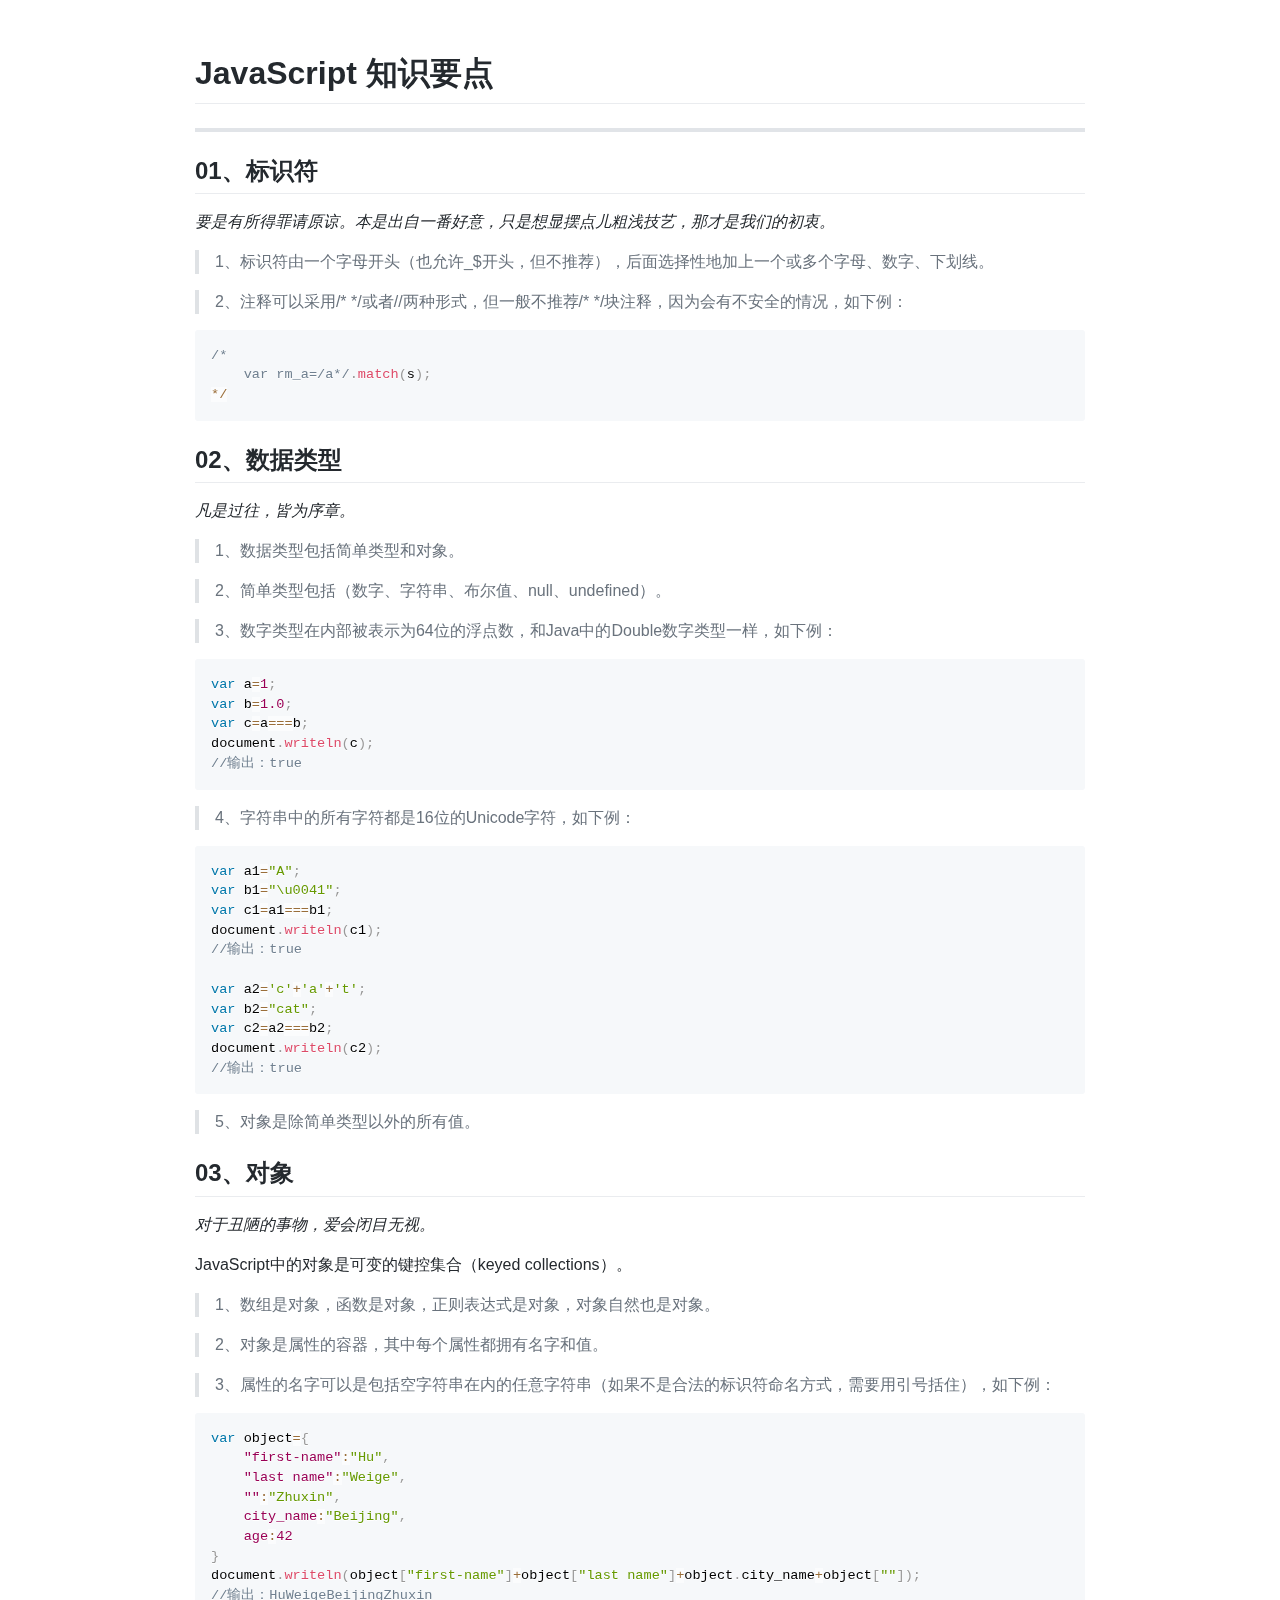
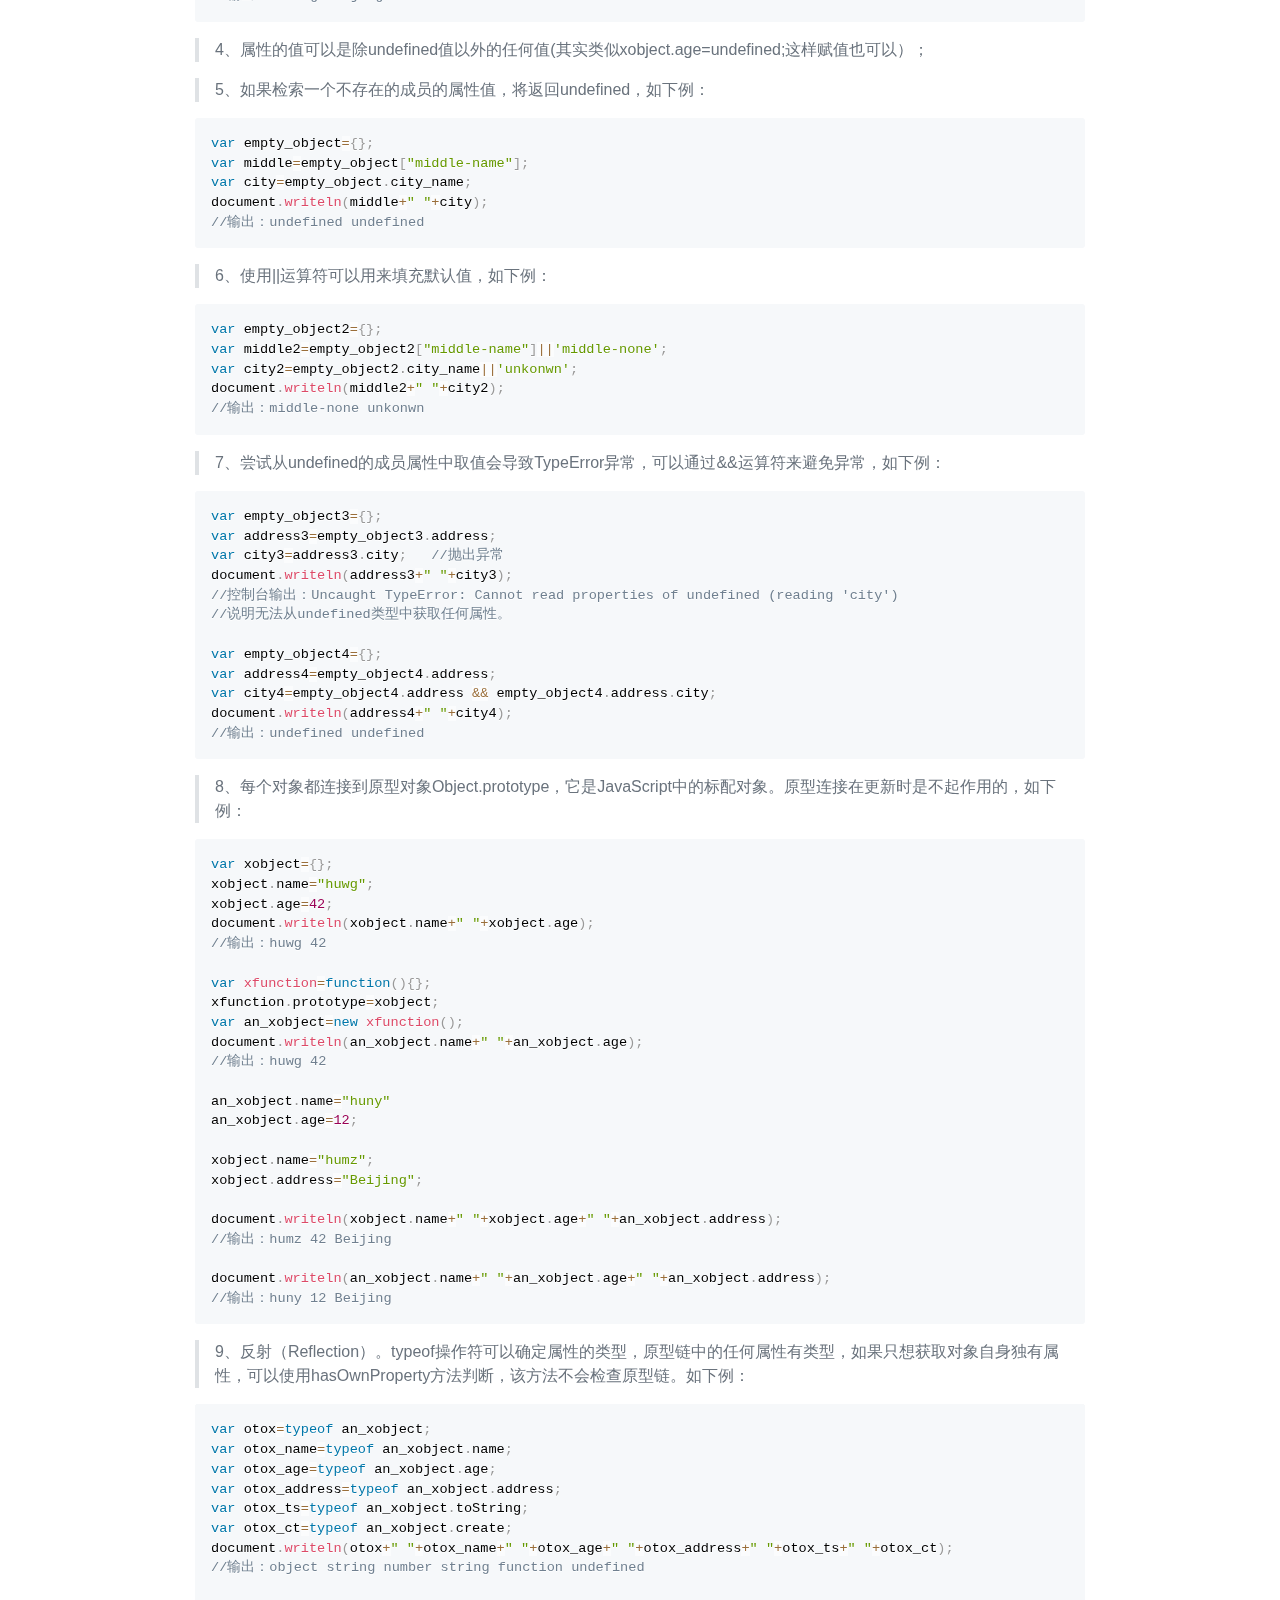
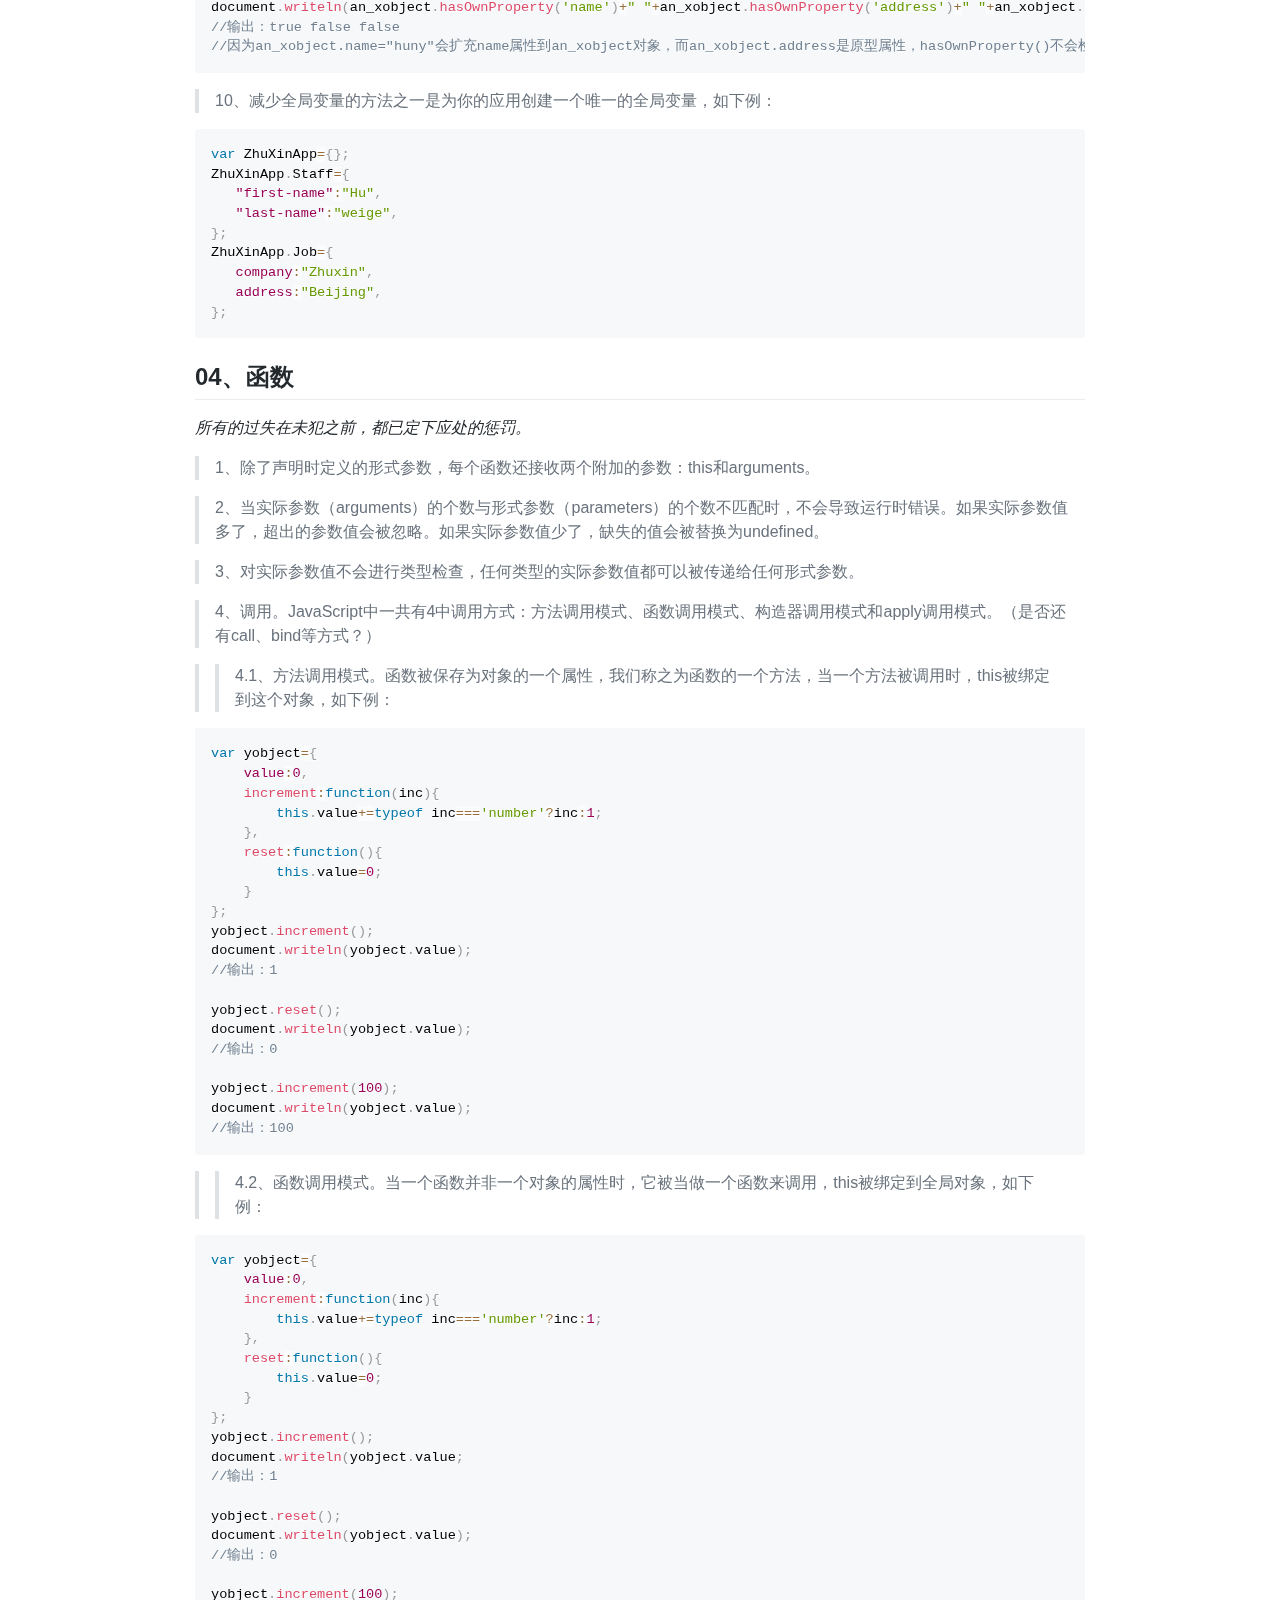
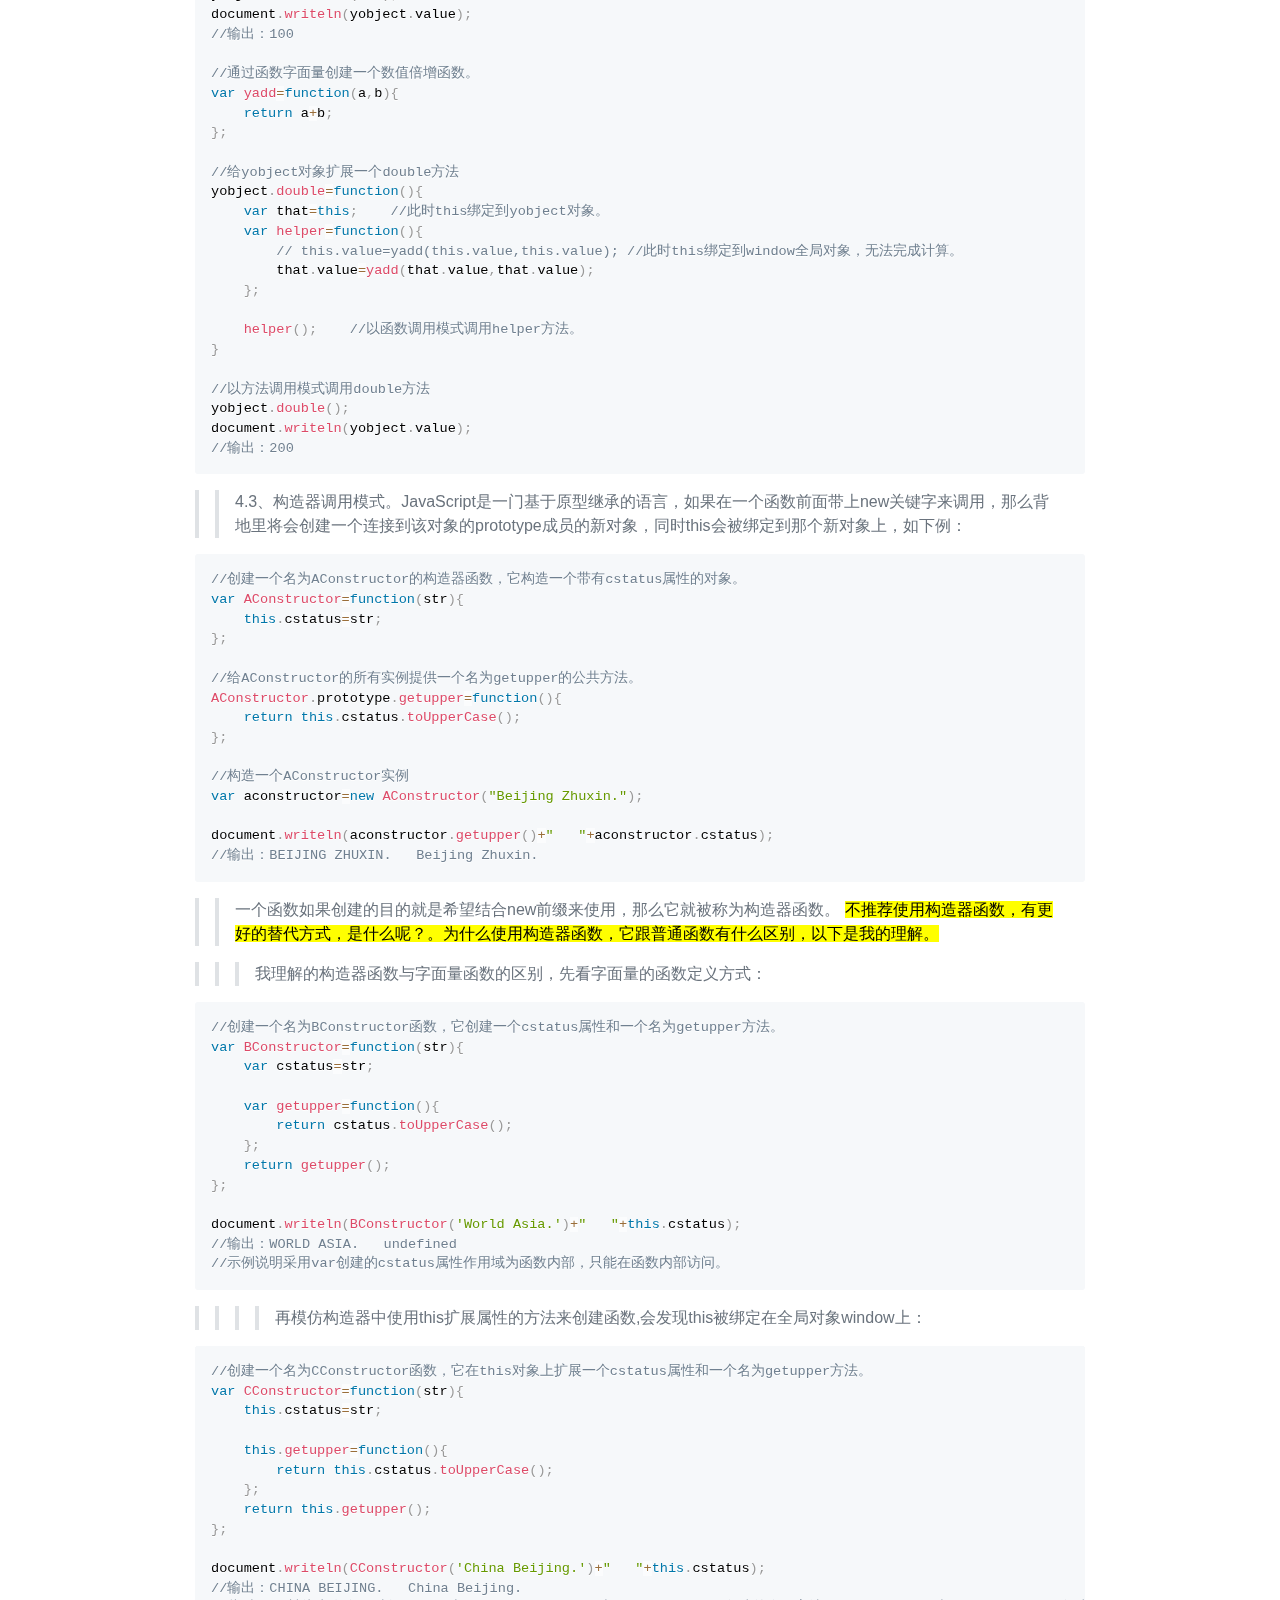
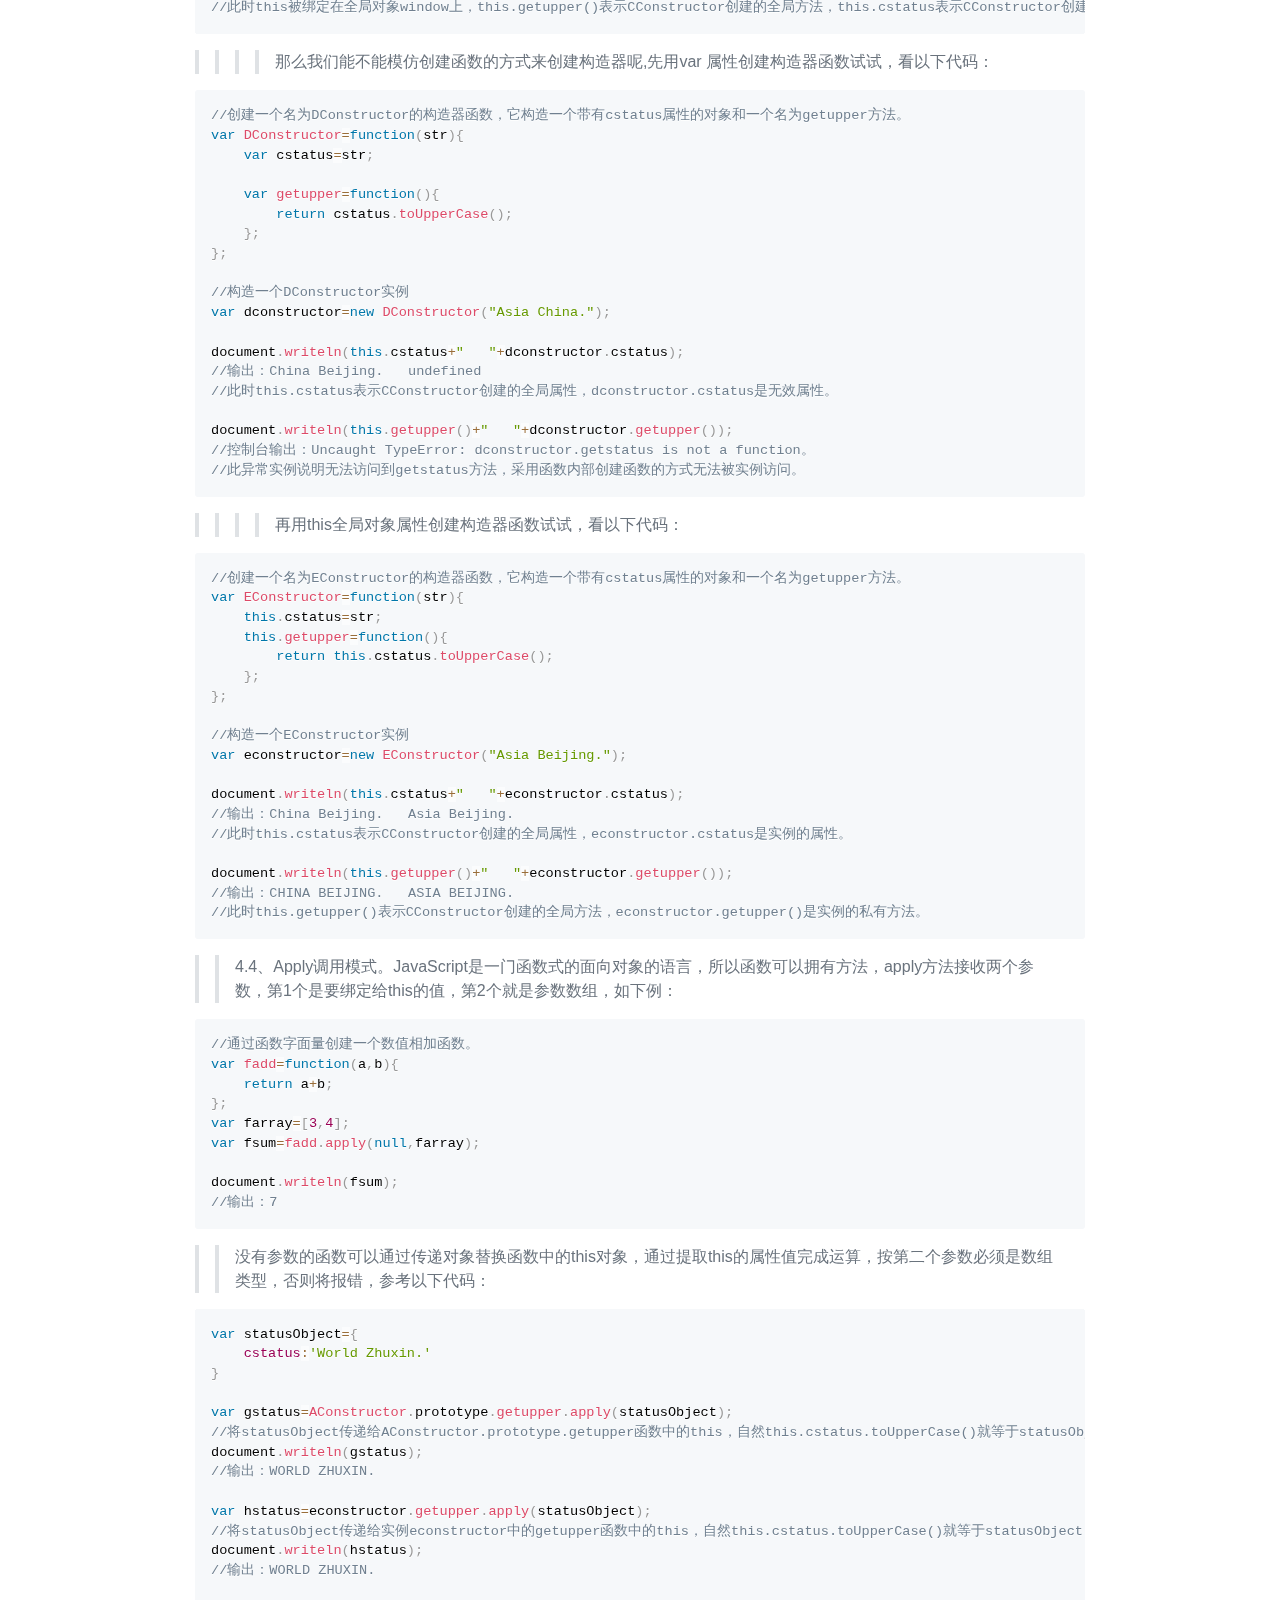
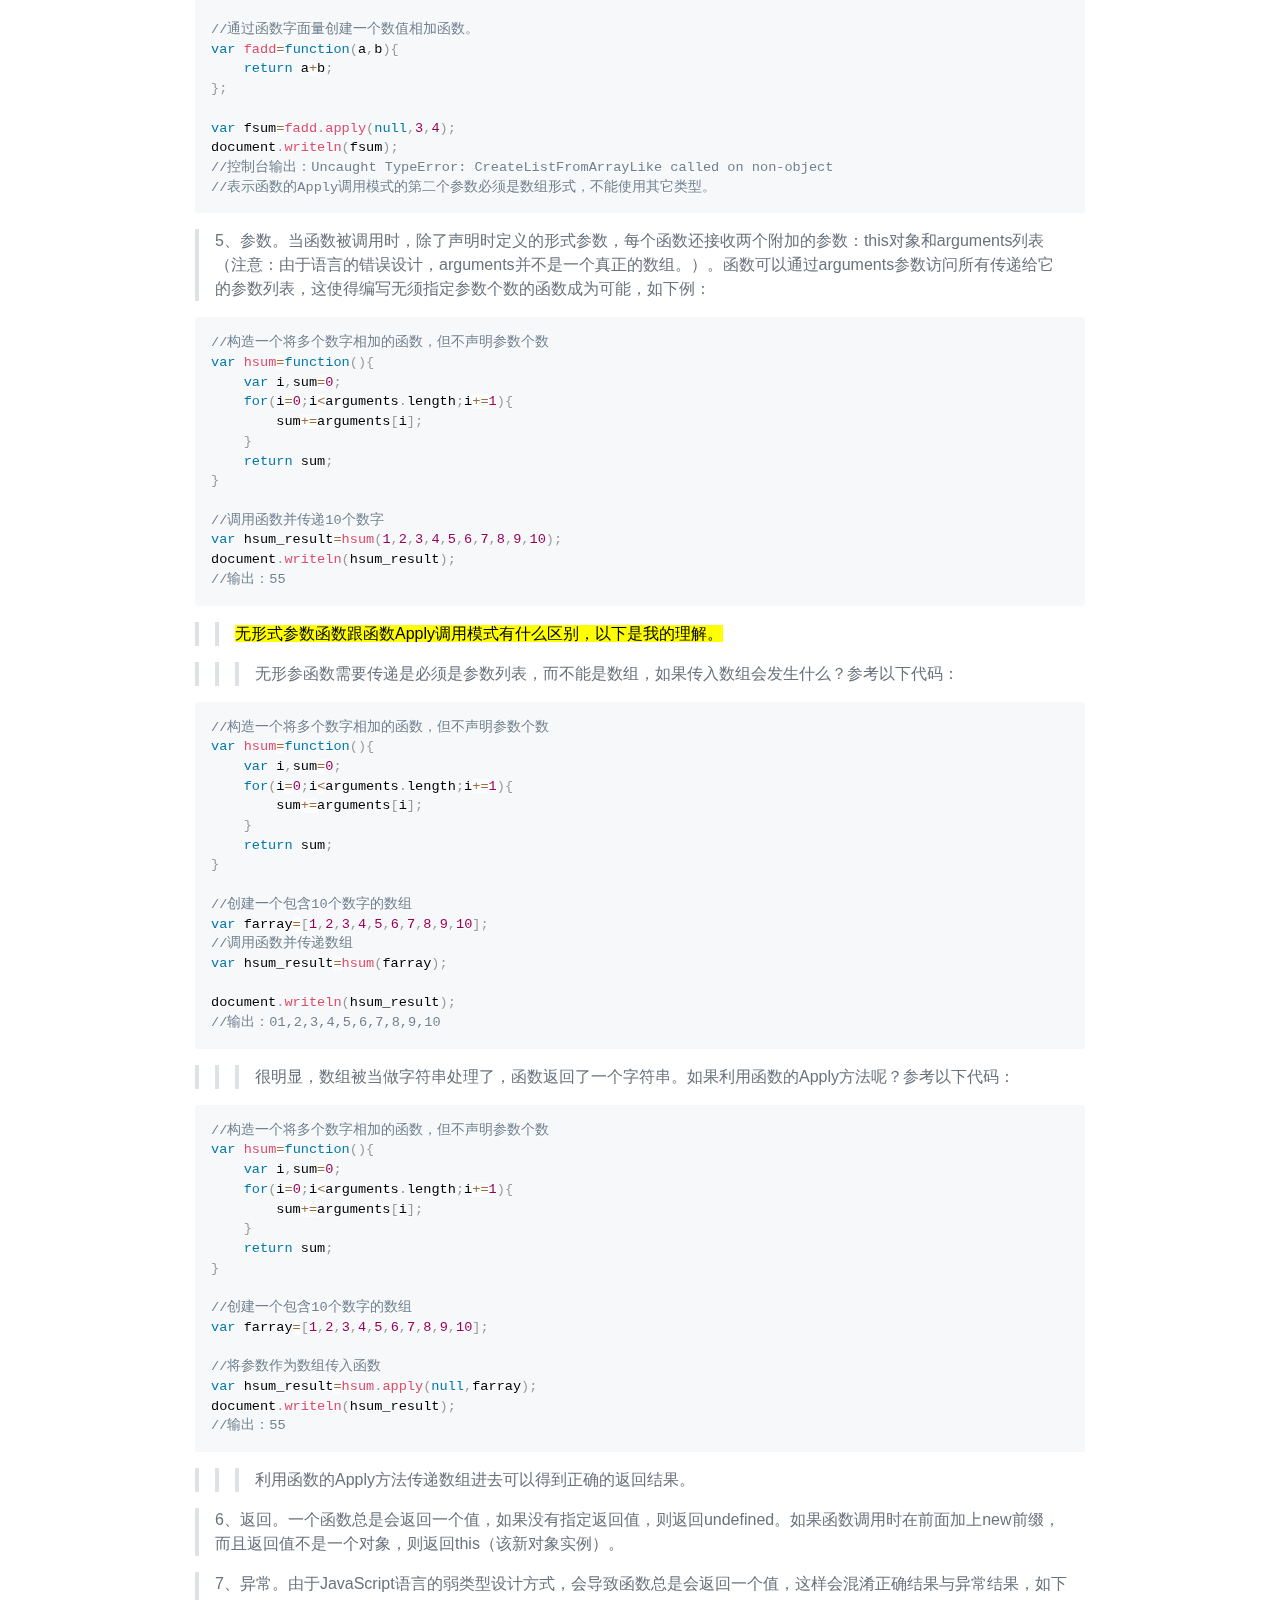
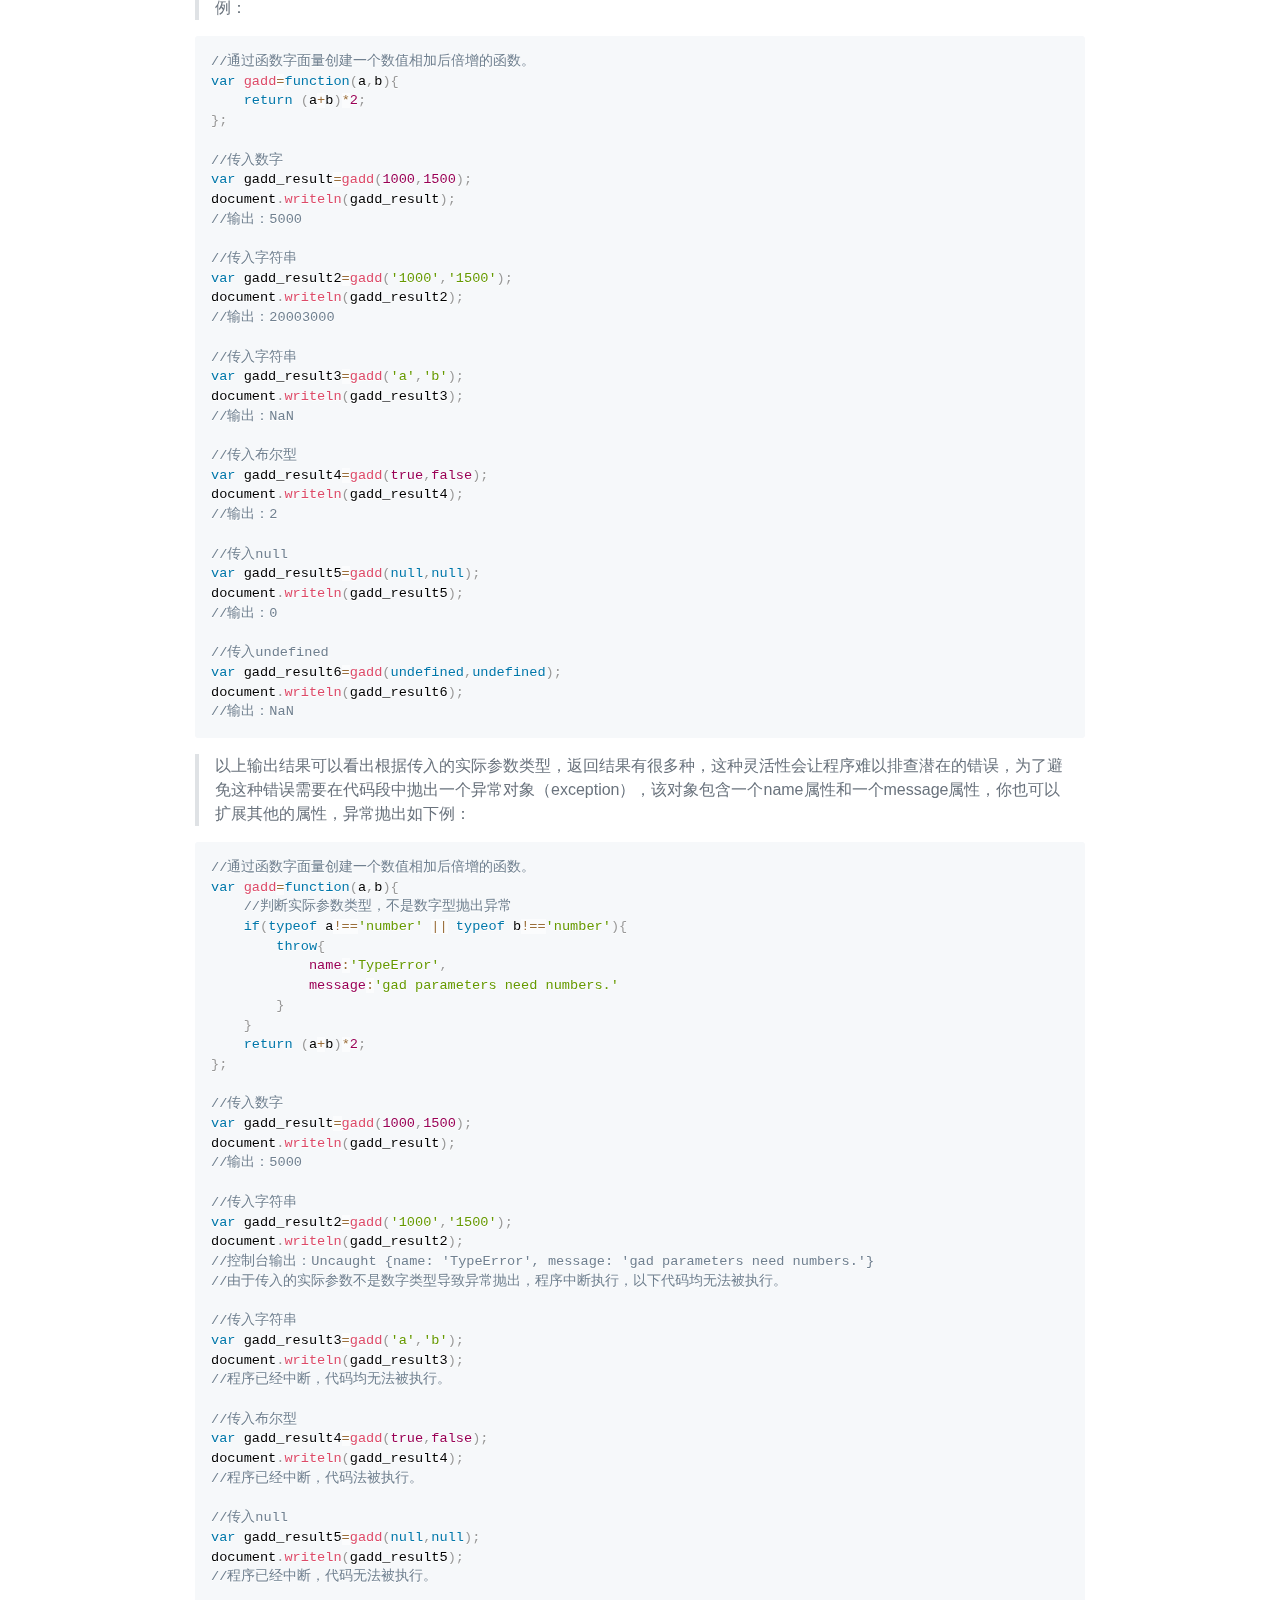
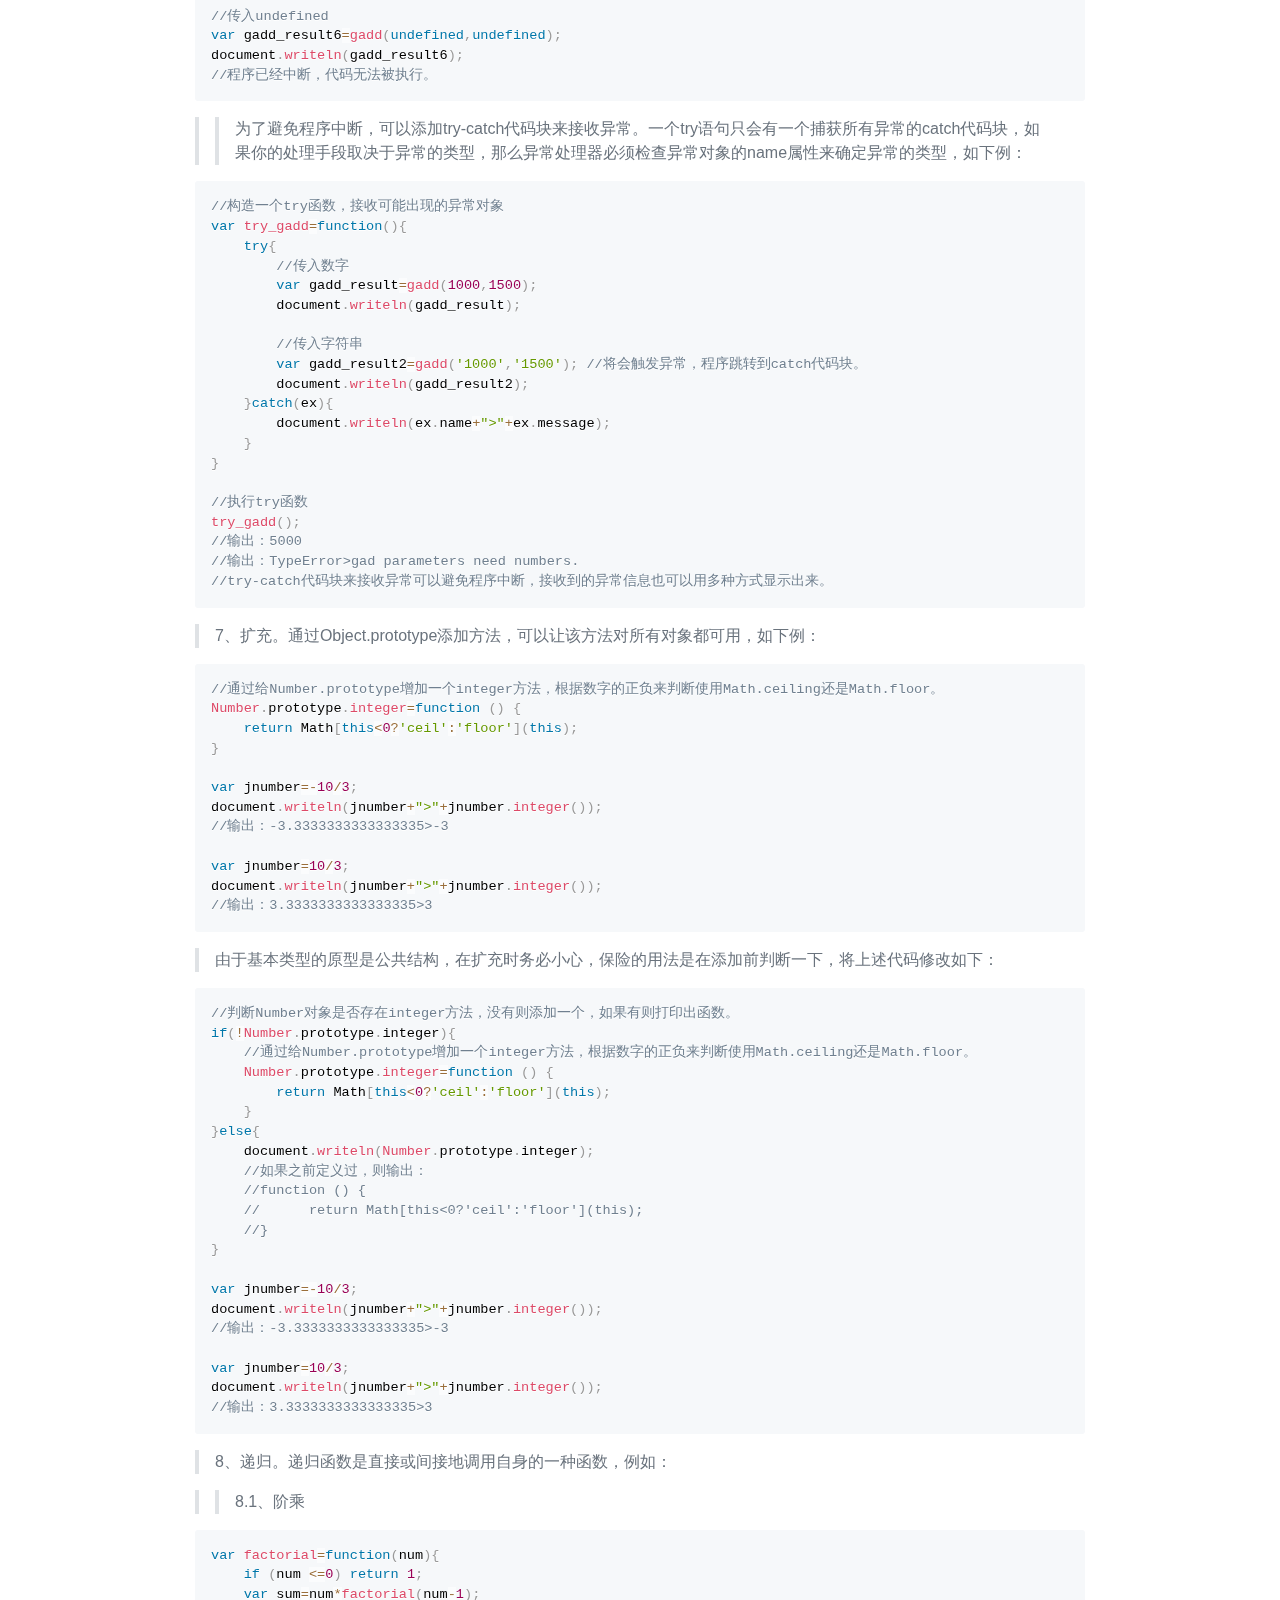
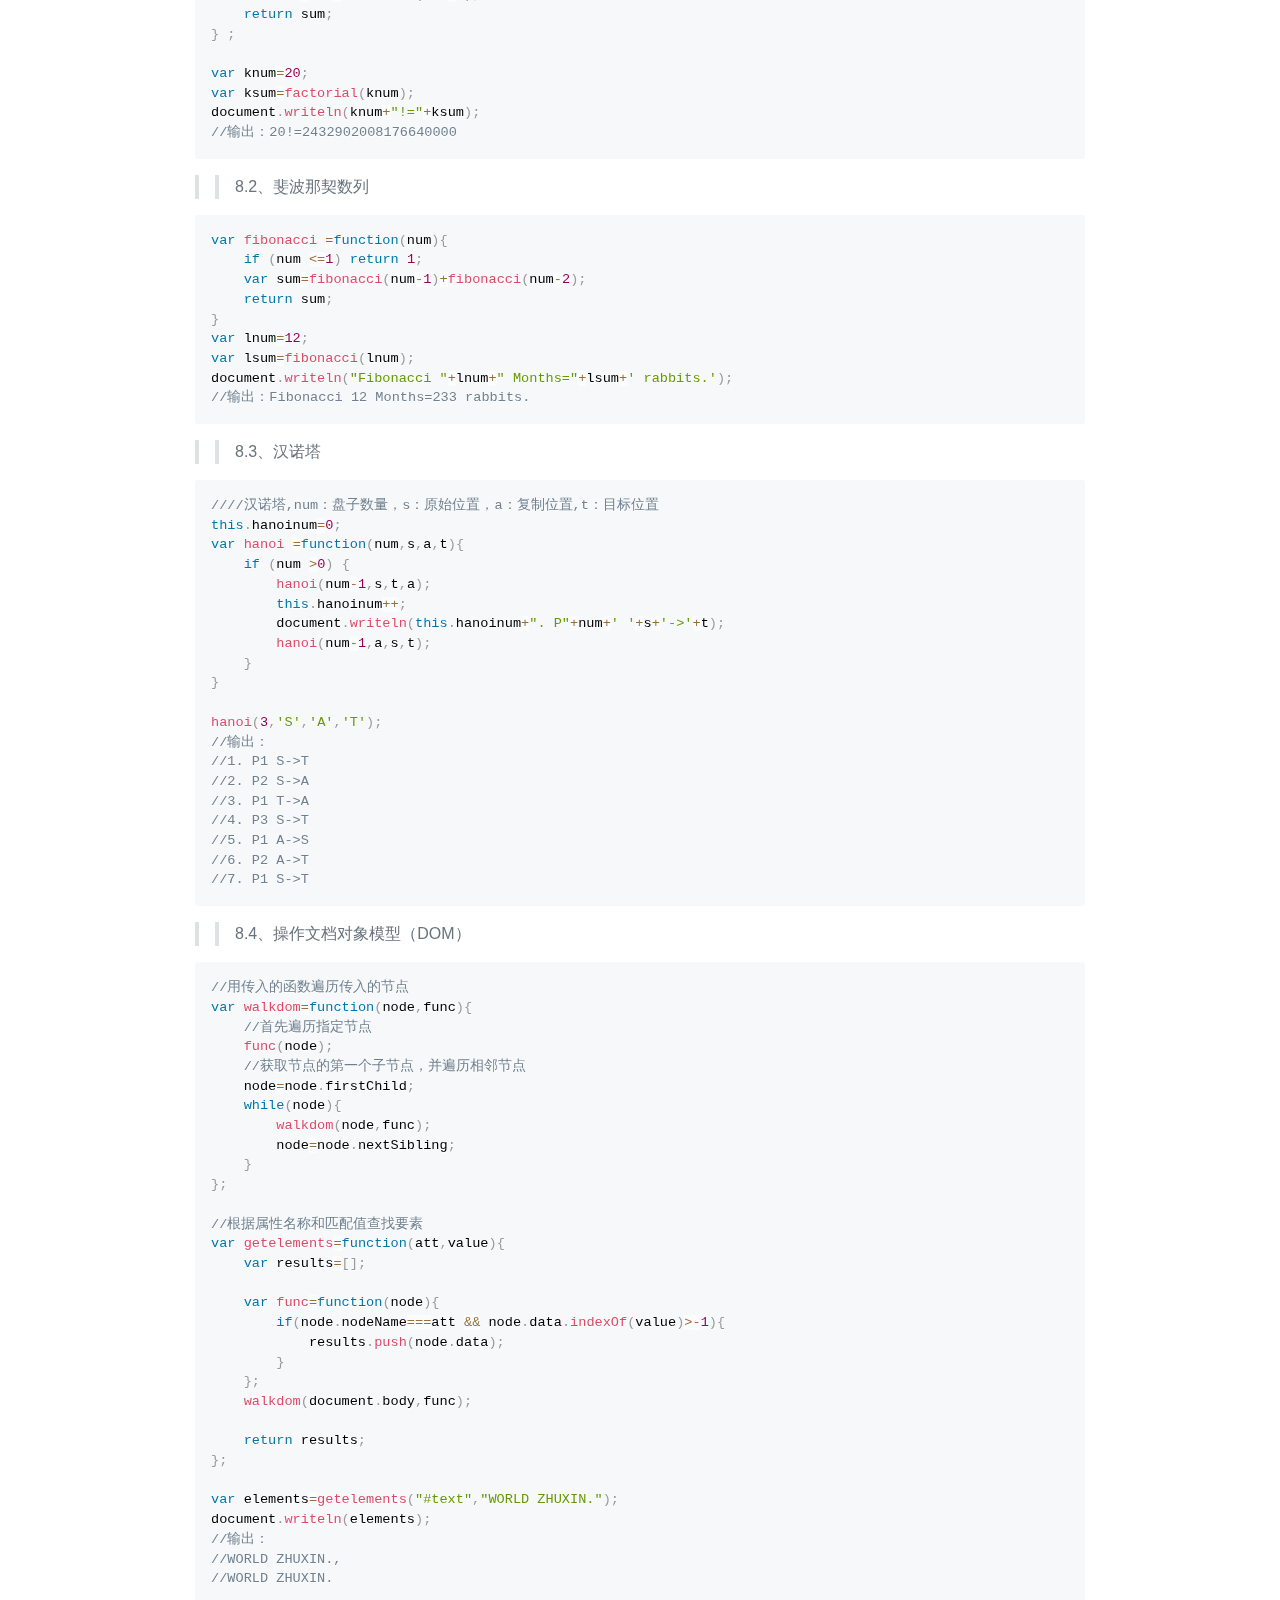
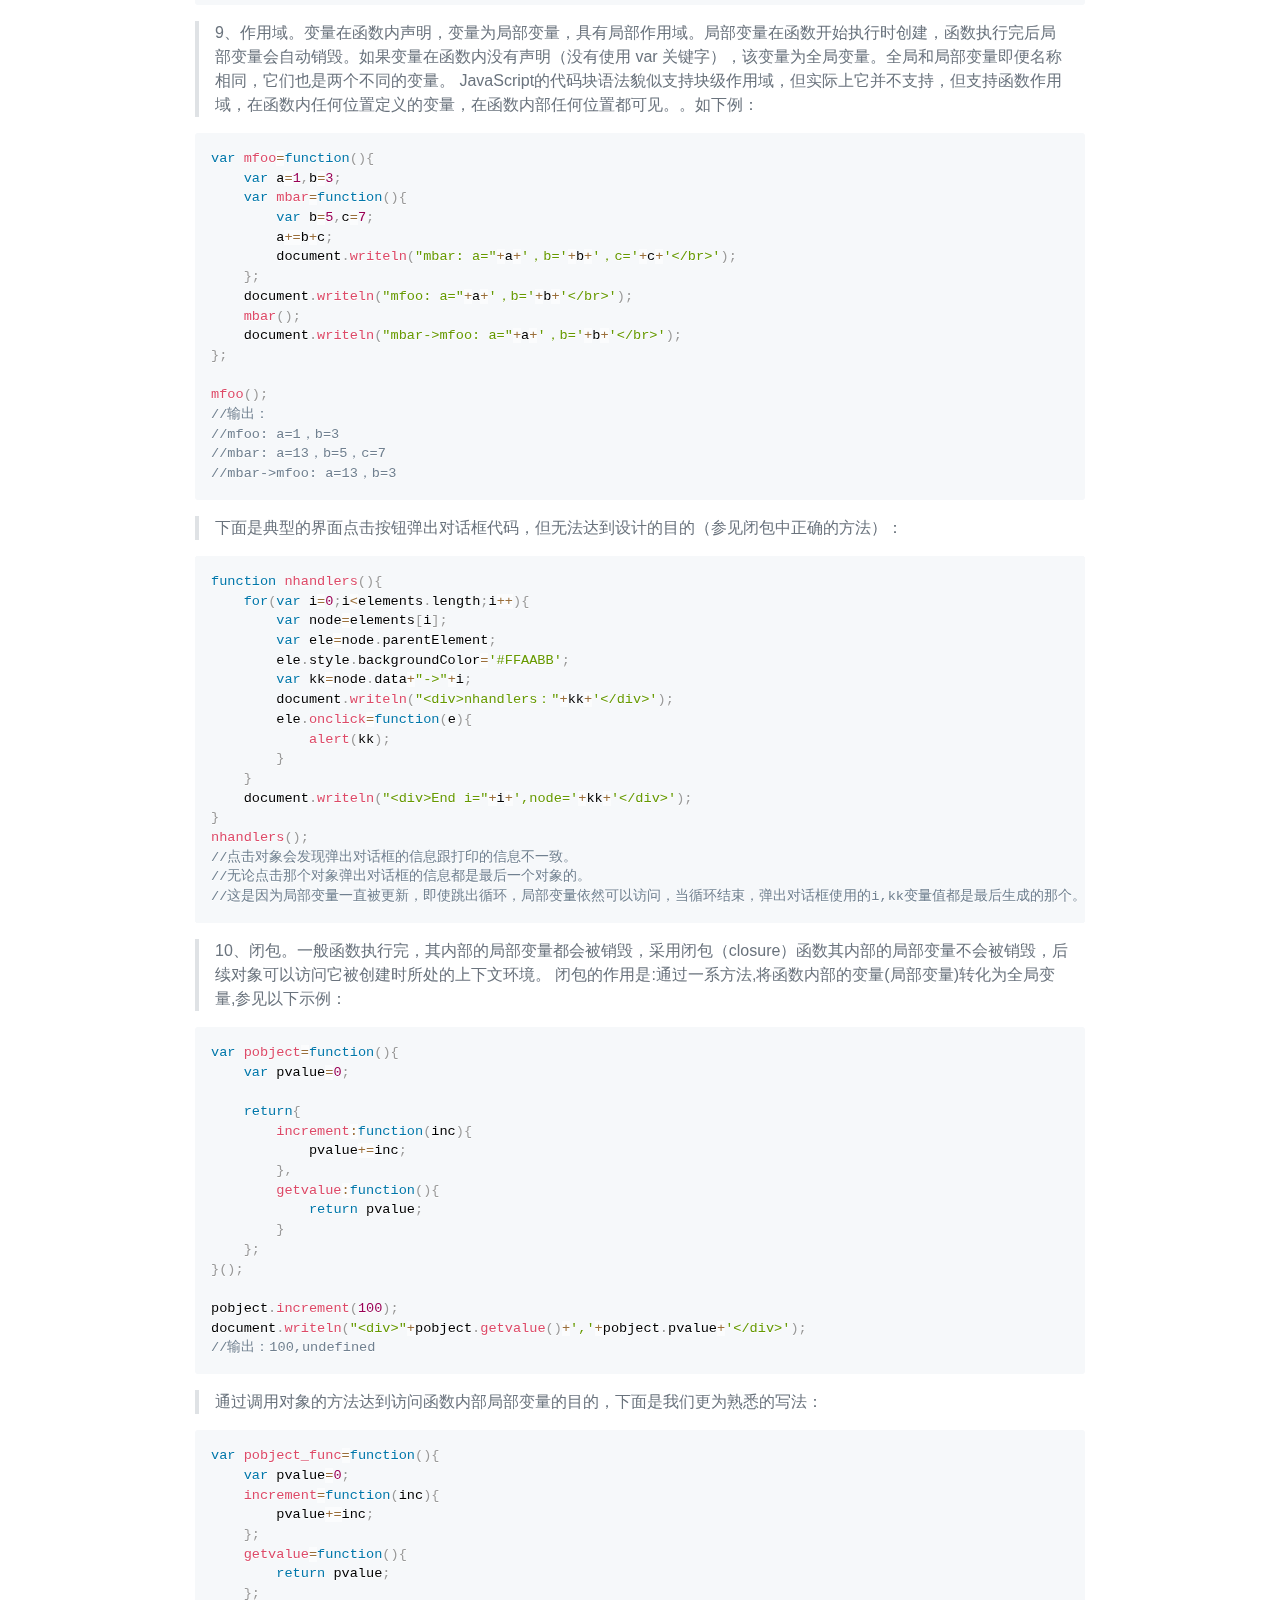
==== commit db359b39: "Update Javascript.html" ====
--- a/html/Javascript.html
+++ b/html/Javascript.html
@@ -1249,7 +1249,6 @@
 </head>
 <body>
   <article class="markdown-body"><h1 class="atx" id="javascript-知识要点">JavaScript 知识要点</h1>
-<p><em>Autumn 2022年9月 根据《JavaScript 语言精粹(修订版)》整理</em></p>
 <hr>
 <h2 class="atx" id="01、标识符">01、标识符</h2>
 <p><em>要是有所得罪请原谅。本是出自一番好意，只是想显摆点儿粗浅技艺，那才是我们的初衷。</em></p>
